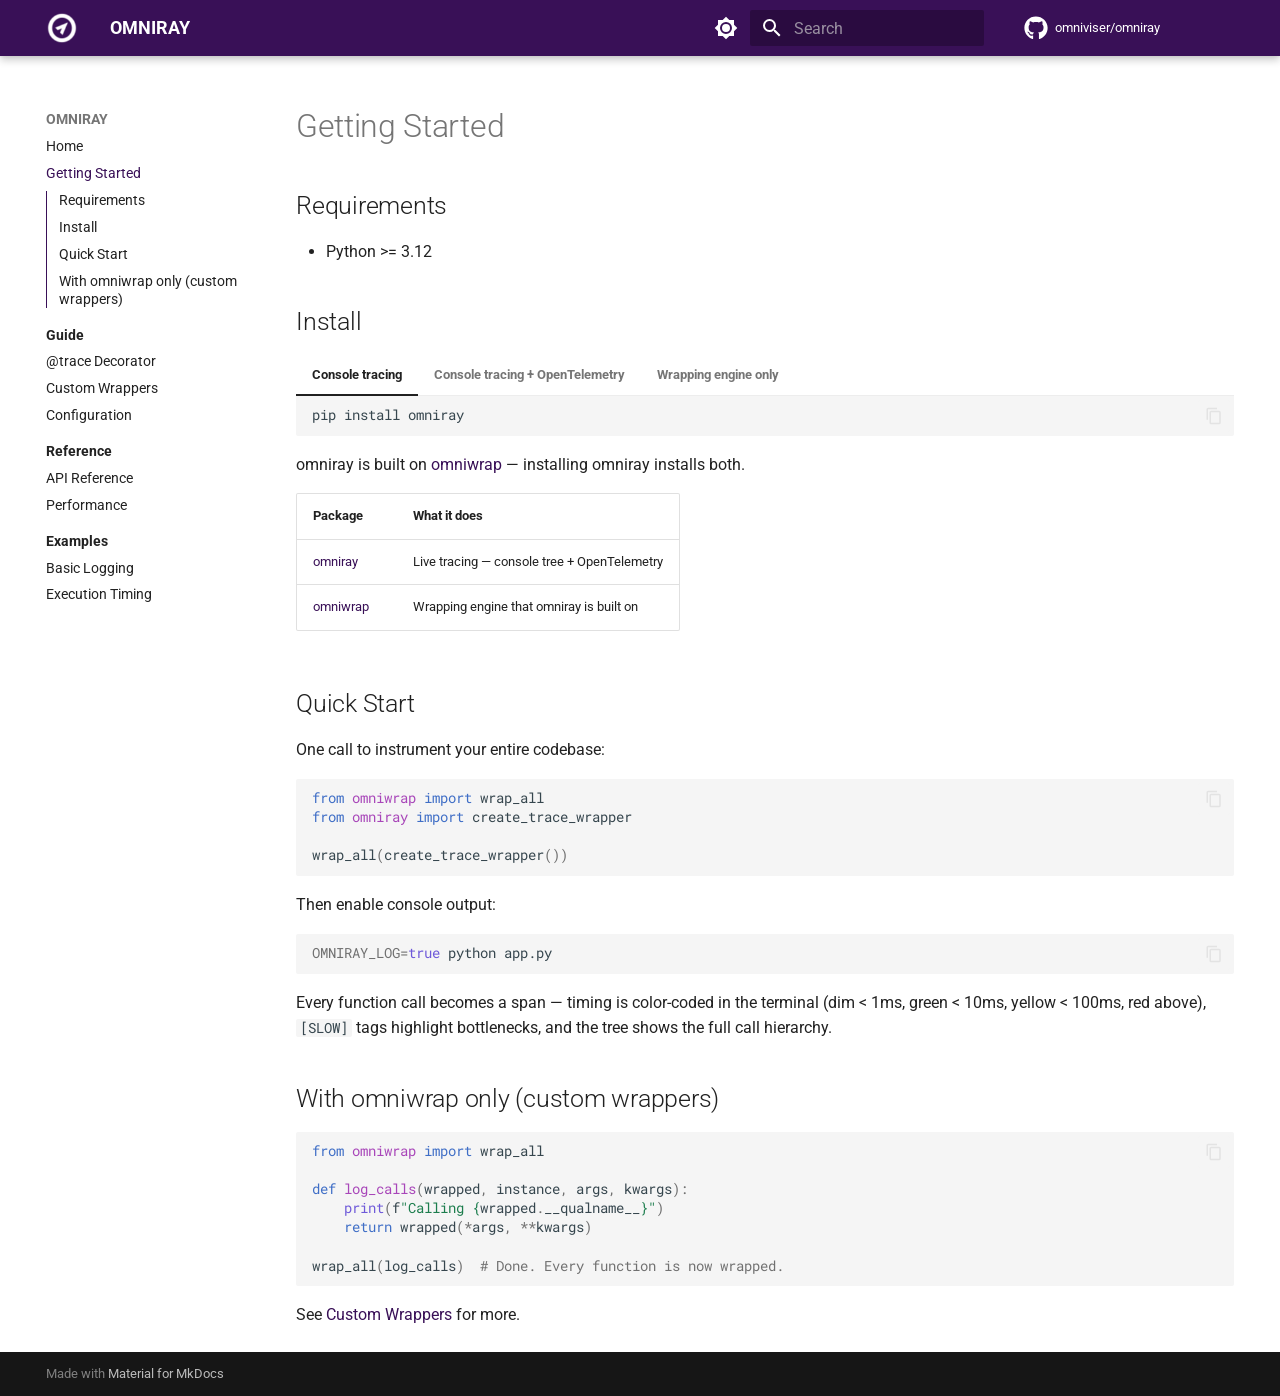
==== getting-started/index.html @ c90197e7 "Deployed 9f2c5b5 with MkDocs version: 1.6.1" ====
<!doctype html>
<html lang="en" class="no-js">
  <head>
    
      <meta charset="utf-8">
      <meta name="viewport" content="width=device-width,initial-scale=1">
      
        <meta name="description" content="Automatic tracing for Python. Stop guessing. Debug effortlessly. You and your AI can now see everything.">
      
      
      
        <link rel="canonical" href="https://omniviser.github.io/omniray/getting-started/">
      
      
        <link rel="prev" href="..">
      
      
        <link rel="next" href="../guide/">
      
      
        
      
      
      <link rel="icon" href="../assets/favicon.svg">
      <meta name="generator" content="mkdocs-1.6.1, mkdocs-material-9.7.5">
    
    
      
        <title>Getting Started - OMNIRAY</title>
      
    
    
      <link rel="stylesheet" href="../assets/stylesheets/main.484c7ddc.min.css">
      
        
        <link rel="stylesheet" href="../assets/stylesheets/palette.ab4e12ef.min.css">
      
      


    
    
      
    
    
      
        
        
        <link rel="preconnect" href="https://fonts.gstatic.com" crossorigin>
        <link rel="stylesheet" href="https://fonts.googleapis.com/css?family=Roboto:300,300i,400,400i,700,700i%7CRoboto+Mono:400,400i,700,700i&display=fallback">
        <style>:root{--md-text-font:"Roboto";--md-code-font:"Roboto Mono"}</style>
      
    
    
      <link rel="stylesheet" href="../stylesheets/extra.css">
    
    <script>__md_scope=new URL("..",location),__md_hash=e=>[...e].reduce(((e,_)=>(e<<5)-e+_.charCodeAt(0)),0),__md_get=(e,_=localStorage,t=__md_scope)=>JSON.parse(_.getItem(t.pathname+"."+e)),__md_set=(e,_,t=localStorage,a=__md_scope)=>{try{t.setItem(a.pathname+"."+e,JSON.stringify(_))}catch(e){}}</script>
    
      

    
    
  </head>
  
  
    
    
      
    
    
    
    
    <body dir="ltr" data-md-color-scheme="default" data-md-color-primary="custom" data-md-color-accent="custom">
  
    
    <input class="md-toggle" data-md-toggle="drawer" type="checkbox" id="__drawer" autocomplete="off">
    <input class="md-toggle" data-md-toggle="search" type="checkbox" id="__search" autocomplete="off">
    <label class="md-overlay" for="__drawer"></label>
    <div data-md-component="skip">
      
        
        <a href="#getting-started" class="md-skip">
          Skip to content
        </a>
      
    </div>
    <div data-md-component="announce">
      
    </div>
    
    
      

  

<header class="md-header md-header--shadow" data-md-component="header">
  <nav class="md-header__inner md-grid" aria-label="Header">
    <a href=".." title="OMNIRAY" class="md-header__button md-logo" aria-label="OMNIRAY" data-md-component="logo">
      
  <img src="../assets/icon-white-200.png" alt="logo">

    </a>
    <label class="md-header__button md-icon" for="__drawer">
      
      <svg xmlns="http://www.w3.org/2000/svg" viewBox="0 0 24 24"><path d="M3 6h18v2H3zm0 5h18v2H3zm0 5h18v2H3z"/></svg>
    </label>
    <div class="md-header__title" data-md-component="header-title">
      <div class="md-header__ellipsis">
        <div class="md-header__topic">
          <span class="md-ellipsis">
            OMNIRAY
          </span>
        </div>
        <div class="md-header__topic" data-md-component="header-topic">
          <span class="md-ellipsis">
            
              Getting Started
            
          </span>
        </div>
      </div>
    </div>
    
      
        <form class="md-header__option" data-md-component="palette">
  
    
    
    
    <input class="md-option" data-md-color-media="(prefers-color-scheme: light)" data-md-color-scheme="default" data-md-color-primary="custom" data-md-color-accent="custom"  aria-label="Switch to dark mode"  type="radio" name="__palette" id="__palette_0">
    
      <label class="md-header__button md-icon" title="Switch to dark mode" for="__palette_1" hidden>
        <svg xmlns="http://www.w3.org/2000/svg" viewBox="0 0 24 24"><path d="M12 8a4 4 0 0 0-4 4 4 4 0 0 0 4 4 4 4 0 0 0 4-4 4 4 0 0 0-4-4m0 10a6 6 0 0 1-6-6 6 6 0 0 1 6-6 6 6 0 0 1 6 6 6 6 0 0 1-6 6m8-9.31V4h-4.69L12 .69 8.69 4H4v4.69L.69 12 4 15.31V20h4.69L12 23.31 15.31 20H20v-4.69L23.31 12z"/></svg>
      </label>
    
  
    
    
    
    <input class="md-option" data-md-color-media="(prefers-color-scheme: dark)" data-md-color-scheme="slate" data-md-color-primary="custom" data-md-color-accent="custom"  aria-label="Switch to light mode"  type="radio" name="__palette" id="__palette_1">
    
      <label class="md-header__button md-icon" title="Switch to light mode" for="__palette_0" hidden>
        <svg xmlns="http://www.w3.org/2000/svg" viewBox="0 0 24 24"><path d="M12 18c-.89 0-1.74-.2-2.5-.55C11.56 16.5 13 14.42 13 12s-1.44-4.5-3.5-5.45C10.26 6.2 11.11 6 12 6a6 6 0 0 1 6 6 6 6 0 0 1-6 6m8-9.31V4h-4.69L12 .69 8.69 4H4v4.69L.69 12 4 15.31V20h4.69L12 23.31 15.31 20H20v-4.69L23.31 12z"/></svg>
      </label>
    
  
</form>
      
    
    
      <script>var palette=__md_get("__palette");if(palette&&palette.color){if("(prefers-color-scheme)"===palette.color.media){var media=matchMedia("(prefers-color-scheme: light)"),input=document.querySelector(media.matches?"[data-md-color-media='(prefers-color-scheme: light)']":"[data-md-color-media='(prefers-color-scheme: dark)']");palette.color.media=input.getAttribute("data-md-color-media"),palette.color.scheme=input.getAttribute("data-md-color-scheme"),palette.color.primary=input.getAttribute("data-md-color-primary"),palette.color.accent=input.getAttribute("data-md-color-accent")}for(var[key,value]of Object.entries(palette.color))document.body.setAttribute("data-md-color-"+key,value)}</script>
    
    
    
      
      
        <label class="md-header__button md-icon" for="__search">
          
          <svg xmlns="http://www.w3.org/2000/svg" viewBox="0 0 24 24"><path d="M9.5 3A6.5 6.5 0 0 1 16 9.5c0 1.61-.59 3.09-1.56 4.23l.27.27h.79l5 5-1.5 1.5-5-5v-.79l-.27-.27A6.52 6.52 0 0 1 9.5 16 6.5 6.5 0 0 1 3 9.5 6.5 6.5 0 0 1 9.5 3m0 2C7 5 5 7 5 9.5S7 14 9.5 14 14 12 14 9.5 12 5 9.5 5"/></svg>
        </label>
        <div class="md-search" data-md-component="search" role="dialog">
  <label class="md-search__overlay" for="__search"></label>
  <div class="md-search__inner" role="search">
    <form class="md-search__form" name="search">
      <input type="text" class="md-search__input" name="query" aria-label="Search" placeholder="Search" autocapitalize="off" autocorrect="off" autocomplete="off" spellcheck="false" data-md-component="search-query" required>
      <label class="md-search__icon md-icon" for="__search">
        
        <svg xmlns="http://www.w3.org/2000/svg" viewBox="0 0 24 24"><path d="M9.5 3A6.5 6.5 0 0 1 16 9.5c0 1.61-.59 3.09-1.56 4.23l.27.27h.79l5 5-1.5 1.5-5-5v-.79l-.27-.27A6.52 6.52 0 0 1 9.5 16 6.5 6.5 0 0 1 3 9.5 6.5 6.5 0 0 1 9.5 3m0 2C7 5 5 7 5 9.5S7 14 9.5 14 14 12 14 9.5 12 5 9.5 5"/></svg>
        
        <svg xmlns="http://www.w3.org/2000/svg" viewBox="0 0 24 24"><path d="M20 11v2H8l5.5 5.5-1.42 1.42L4.16 12l7.92-7.92L13.5 5.5 8 11z"/></svg>
      </label>
      <nav class="md-search__options" aria-label="Search">
        
        <button type="reset" class="md-search__icon md-icon" title="Clear" aria-label="Clear" tabindex="-1">
          
          <svg xmlns="http://www.w3.org/2000/svg" viewBox="0 0 24 24"><path d="M19 6.41 17.59 5 12 10.59 6.41 5 5 6.41 10.59 12 5 17.59 6.41 19 12 13.41 17.59 19 19 17.59 13.41 12z"/></svg>
        </button>
      </nav>
      
        <div class="md-search__suggest" data-md-component="search-suggest"></div>
      
    </form>
    <div class="md-search__output">
      <div class="md-search__scrollwrap" tabindex="0" data-md-scrollfix>
        <div class="md-search-result" data-md-component="search-result">
          <div class="md-search-result__meta">
            Initializing search
          </div>
          <ol class="md-search-result__list" role="presentation"></ol>
        </div>
      </div>
    </div>
  </div>
</div>
      
    
    
      <div class="md-header__source">
        <a href="https://github.com/omniviser/omniray" title="Go to repository" class="md-source" data-md-component="source">
  <div class="md-source__icon md-icon">
    
    <svg xmlns="http://www.w3.org/2000/svg" viewBox="0 0 512 512"><!--! Font Awesome Free 7.1.0 by @fontawesome - https://fontawesome.com License - https://fontawesome.com/license/free (Icons: CC BY 4.0, Fonts: SIL OFL 1.1, Code: MIT License) Copyright 2025 Fonticons, Inc.--><path d="M173.9 397.4c0 2-2.3 3.6-5.2 3.6-3.3.3-5.6-1.3-5.6-3.6 0-2 2.3-3.6 5.2-3.6 3-.3 5.6 1.3 5.6 3.6m-31.1-4.5c-.7 2 1.3 4.3 4.3 4.9 2.6 1 5.6 0 6.2-2s-1.3-4.3-4.3-5.2c-2.6-.7-5.5.3-6.2 2.3m44.2-1.7c-2.9.7-4.9 2.6-4.6 4.9.3 2 2.9 3.3 5.9 2.6 2.9-.7 4.9-2.6 4.6-4.6-.3-1.9-3-3.2-5.9-2.9M252.8 8C114.1 8 8 113.3 8 252c0 110.9 69.8 205.8 169.5 239.2 12.8 2.3 17.3-5.6 17.3-12.1 0-6.2-.3-40.4-.3-61.4 0 0-70 15-84.7-29.8 0 0-11.4-29.1-27.8-36.6 0 0-22.9-15.7 1.6-15.4 0 0 24.9 2 38.6 25.8 21.9 38.6 58.6 27.5 72.9 20.9 2.3-16 8.8-27.1 16-33.7-55.9-6.2-112.3-14.3-112.3-110.5 0-27.5 7.6-41.3 23.6-58.9-2.6-6.5-11.1-33.3 2.6-67.9 20.9-6.5 69 27 69 27 20-5.6 41.5-8.5 62.8-8.5s42.8 2.9 62.8 8.5c0 0 48.1-33.6 69-27 13.7 34.7 5.2 61.4 2.6 67.9 16 17.7 25.8 31.5 25.8 58.9 0 96.5-58.9 104.2-114.8 110.5 9.2 7.9 17 22.9 17 46.4 0 33.7-.3 75.4-.3 83.6 0 6.5 4.6 14.4 17.3 12.1C436.2 457.8 504 362.9 504 252 504 113.3 391.5 8 252.8 8M105.2 352.9c-1.3 1-1 3.3.7 5.2 1.6 1.6 3.9 2.3 5.2 1 1.3-1 1-3.3-.7-5.2-1.6-1.6-3.9-2.3-5.2-1m-10.8-8.1c-.7 1.3.3 2.9 2.3 3.9 1.6 1 3.6.7 4.3-.7.7-1.3-.3-2.9-2.3-3.9-2-.6-3.6-.3-4.3.7m32.4 35.6c-1.6 1.3-1 4.3 1.3 6.2 2.3 2.3 5.2 2.6 6.5 1 1.3-1.3.7-4.3-1.3-6.2-2.2-2.3-5.2-2.6-6.5-1m-11.4-14.7c-1.6 1-1.6 3.6 0 5.9s4.3 3.3 5.6 2.3c1.6-1.3 1.6-3.9 0-6.2-1.4-2.3-4-3.3-5.6-2"/></svg>
  </div>
  <div class="md-source__repository">
    omniviser/omniray
  </div>
</a>
      </div>
    
  </nav>
  
</header>
    
    <div class="md-container" data-md-component="container">
      
      
        
          
        
      
      <main class="md-main" data-md-component="main">
        <div class="md-main__inner md-grid">
          
            
              
              <div class="md-sidebar md-sidebar--primary" data-md-component="sidebar" data-md-type="navigation" >
                <div class="md-sidebar__scrollwrap">
                  <div class="md-sidebar__inner">
                    



  

<nav class="md-nav md-nav--primary md-nav--integrated" aria-label="Navigation" data-md-level="0">
  <label class="md-nav__title" for="__drawer">
    <a href=".." title="OMNIRAY" class="md-nav__button md-logo" aria-label="OMNIRAY" data-md-component="logo">
      
  <img src="../assets/icon-white-200.png" alt="logo">

    </a>
    OMNIRAY
  </label>
  
    <div class="md-nav__source">
      <a href="https://github.com/omniviser/omniray" title="Go to repository" class="md-source" data-md-component="source">
  <div class="md-source__icon md-icon">
    
    <svg xmlns="http://www.w3.org/2000/svg" viewBox="0 0 512 512"><!--! Font Awesome Free 7.1.0 by @fontawesome - https://fontawesome.com License - https://fontawesome.com/license/free (Icons: CC BY 4.0, Fonts: SIL OFL 1.1, Code: MIT License) Copyright 2025 Fonticons, Inc.--><path d="M173.9 397.4c0 2-2.3 3.6-5.2 3.6-3.3.3-5.6-1.3-5.6-3.6 0-2 2.3-3.6 5.2-3.6 3-.3 5.6 1.3 5.6 3.6m-31.1-4.5c-.7 2 1.3 4.3 4.3 4.9 2.6 1 5.6 0 6.2-2s-1.3-4.3-4.3-5.2c-2.6-.7-5.5.3-6.2 2.3m44.2-1.7c-2.9.7-4.9 2.6-4.6 4.9.3 2 2.9 3.3 5.9 2.6 2.9-.7 4.9-2.6 4.6-4.6-.3-1.9-3-3.2-5.9-2.9M252.8 8C114.1 8 8 113.3 8 252c0 110.9 69.8 205.8 169.5 239.2 12.8 2.3 17.3-5.6 17.3-12.1 0-6.2-.3-40.4-.3-61.4 0 0-70 15-84.7-29.8 0 0-11.4-29.1-27.8-36.6 0 0-22.9-15.7 1.6-15.4 0 0 24.9 2 38.6 25.8 21.9 38.6 58.6 27.5 72.9 20.9 2.3-16 8.8-27.1 16-33.7-55.9-6.2-112.3-14.3-112.3-110.5 0-27.5 7.6-41.3 23.6-58.9-2.6-6.5-11.1-33.3 2.6-67.9 20.9-6.5 69 27 69 27 20-5.6 41.5-8.5 62.8-8.5s42.8 2.9 62.8 8.5c0 0 48.1-33.6 69-27 13.7 34.7 5.2 61.4 2.6 67.9 16 17.7 25.8 31.5 25.8 58.9 0 96.5-58.9 104.2-114.8 110.5 9.2 7.9 17 22.9 17 46.4 0 33.7-.3 75.4-.3 83.6 0 6.5 4.6 14.4 17.3 12.1C436.2 457.8 504 362.9 504 252 504 113.3 391.5 8 252.8 8M105.2 352.9c-1.3 1-1 3.3.7 5.2 1.6 1.6 3.9 2.3 5.2 1 1.3-1 1-3.3-.7-5.2-1.6-1.6-3.9-2.3-5.2-1m-10.8-8.1c-.7 1.3.3 2.9 2.3 3.9 1.6 1 3.6.7 4.3-.7.7-1.3-.3-2.9-2.3-3.9-2-.6-3.6-.3-4.3.7m32.4 35.6c-1.6 1.3-1 4.3 1.3 6.2 2.3 2.3 5.2 2.6 6.5 1 1.3-1.3.7-4.3-1.3-6.2-2.2-2.3-5.2-2.6-6.5-1m-11.4-14.7c-1.6 1-1.6 3.6 0 5.9s4.3 3.3 5.6 2.3c1.6-1.3 1.6-3.9 0-6.2-1.4-2.3-4-3.3-5.6-2"/></svg>
  </div>
  <div class="md-source__repository">
    omniviser/omniray
  </div>
</a>
    </div>
  
  <ul class="md-nav__list" data-md-scrollfix>
    
      
      
  
  
  
  
    <li class="md-nav__item">
      <a href=".." class="md-nav__link">
        
  
  
  <span class="md-ellipsis">
    
  
    Home
  

    
  </span>
  
  

      </a>
    </li>
  

    
      
      
  
  
    
  
  
  
    <li class="md-nav__item md-nav__item--active">
      
      <input class="md-nav__toggle md-toggle" type="checkbox" id="__toc">
      
      
        
      
      
        <label class="md-nav__link md-nav__link--active" for="__toc">
          
  
  
  <span class="md-ellipsis">
    
  
    Getting Started
  

    
  </span>
  
  

          <span class="md-nav__icon md-icon"></span>
        </label>
      
      <a href="./" class="md-nav__link md-nav__link--active">
        
  
  
  <span class="md-ellipsis">
    
  
    Getting Started
  

    
  </span>
  
  

      </a>
      
        

<nav class="md-nav md-nav--secondary" aria-label="Table of contents">
  
  
  
    
  
  
    <label class="md-nav__title" for="__toc">
      <span class="md-nav__icon md-icon"></span>
      Table of contents
    </label>
    <ul class="md-nav__list" data-md-component="toc" data-md-scrollfix>
      
        <li class="md-nav__item">
  <a href="#requirements" class="md-nav__link">
    <span class="md-ellipsis">
      
        Requirements
      
    </span>
  </a>
  
</li>
      
        <li class="md-nav__item">
  <a href="#install" class="md-nav__link">
    <span class="md-ellipsis">
      
        Install
      
    </span>
  </a>
  
</li>
      
        <li class="md-nav__item">
  <a href="#quick-start" class="md-nav__link">
    <span class="md-ellipsis">
      
        Quick Start
      
    </span>
  </a>
  
</li>
      
        <li class="md-nav__item">
  <a href="#with-omniwrap-only-custom-wrappers" class="md-nav__link">
    <span class="md-ellipsis">
      
        With omniwrap only (custom wrappers)
      
    </span>
  </a>
  
</li>
      
    </ul>
  
</nav>
      
    </li>
  

    
      
      
  
  
  
  
    
    
      
        
          
        
      
        
      
        
      
        
      
    
    
    
      
        
        
      
    
    
    <li class="md-nav__item md-nav__item--section md-nav__item--nested">
      
        
        
          
        
        <input class="md-nav__toggle md-toggle md-toggle--indeterminate" type="checkbox" id="__nav_3" >
        
          
          <div class="md-nav__link md-nav__container">
            <a href="../guide/" class="md-nav__link ">
              
  
  
  <span class="md-ellipsis">
    
  
    Guide
  

    
  </span>
  
  

            </a>
            
              
              <label class="md-nav__link " for="__nav_3" id="__nav_3_label" tabindex="">
                <span class="md-nav__icon md-icon"></span>
              </label>
            
          </div>
        
        <nav class="md-nav" data-md-level="1" aria-labelledby="__nav_3_label" aria-expanded="false">
          <label class="md-nav__title" for="__nav_3">
            <span class="md-nav__icon md-icon"></span>
            
  
    Guide
  

          </label>
          <ul class="md-nav__list" data-md-scrollfix>
            
              
            
              
                
  
  
  
  
    <li class="md-nav__item">
      <a href="../guide/trace-decorator/" class="md-nav__link">
        
  
  
  <span class="md-ellipsis">
    
  
    @trace Decorator
  

    
  </span>
  
  

      </a>
    </li>
  

              
            
              
                
  
  
  
  
    <li class="md-nav__item">
      <a href="../guide/custom-wrappers/" class="md-nav__link">
        
  
  
  <span class="md-ellipsis">
    
  
    Custom Wrappers
  

    
  </span>
  
  

      </a>
    </li>
  

              
            
              
                
  
  
  
  
    <li class="md-nav__item">
      <a href="../guide/configuration/" class="md-nav__link">
        
  
  
  <span class="md-ellipsis">
    
  
    Configuration
  

    
  </span>
  
  

      </a>
    </li>
  

              
            
          </ul>
        </nav>
      
    </li>
  

    
      
      
  
  
  
  
    
    
      
        
          
        
      
        
      
        
      
    
    
    
      
        
        
      
    
    
    <li class="md-nav__item md-nav__item--section md-nav__item--nested">
      
        
        
          
        
        <input class="md-nav__toggle md-toggle md-toggle--indeterminate" type="checkbox" id="__nav_4" >
        
          
          <div class="md-nav__link md-nav__container">
            <a href="../reference/" class="md-nav__link ">
              
  
  
  <span class="md-ellipsis">
    
  
    Reference
  

    
  </span>
  
  

            </a>
            
              
              <label class="md-nav__link " for="__nav_4" id="__nav_4_label" tabindex="">
                <span class="md-nav__icon md-icon"></span>
              </label>
            
          </div>
        
        <nav class="md-nav" data-md-level="1" aria-labelledby="__nav_4_label" aria-expanded="false">
          <label class="md-nav__title" for="__nav_4">
            <span class="md-nav__icon md-icon"></span>
            
  
    Reference
  

          </label>
          <ul class="md-nav__list" data-md-scrollfix>
            
              
            
              
                
  
  
  
  
    <li class="md-nav__item">
      <a href="../reference/api/" class="md-nav__link">
        
  
  
  <span class="md-ellipsis">
    
  
    API Reference
  

    
  </span>
  
  

      </a>
    </li>
  

              
            
              
                
  
  
  
  
    <li class="md-nav__item">
      <a href="../reference/performance/" class="md-nav__link">
        
  
  
  <span class="md-ellipsis">
    
  
    Performance
  

    
  </span>
  
  

      </a>
    </li>
  

              
            
          </ul>
        </nav>
      
    </li>
  

    
      
      
  
  
  
  
    
    
      
        
          
        
      
        
      
        
      
    
    
    
      
        
        
      
    
    
    <li class="md-nav__item md-nav__item--section md-nav__item--nested">
      
        
        
          
        
        <input class="md-nav__toggle md-toggle md-toggle--indeterminate" type="checkbox" id="__nav_5" >
        
          
          <div class="md-nav__link md-nav__container">
            <a href="../examples/" class="md-nav__link ">
              
  
  
  <span class="md-ellipsis">
    
  
    Examples
  

    
  </span>
  
  

            </a>
            
              
              <label class="md-nav__link " for="__nav_5" id="__nav_5_label" tabindex="">
                <span class="md-nav__icon md-icon"></span>
              </label>
            
          </div>
        
        <nav class="md-nav" data-md-level="1" aria-labelledby="__nav_5_label" aria-expanded="false">
          <label class="md-nav__title" for="__nav_5">
            <span class="md-nav__icon md-icon"></span>
            
  
    Examples
  

          </label>
          <ul class="md-nav__list" data-md-scrollfix>
            
              
            
              
                
  
  
  
  
    <li class="md-nav__item">
      <a href="../examples/basic-logging/" class="md-nav__link">
        
  
  
  <span class="md-ellipsis">
    
  
    Basic Logging
  

    
  </span>
  
  

      </a>
    </li>
  

              
            
              
                
  
  
  
  
    <li class="md-nav__item">
      <a href="../examples/basic-timing/" class="md-nav__link">
        
  
  
  <span class="md-ellipsis">
    
  
    Execution Timing
  

    
  </span>
  
  

      </a>
    </li>
  

              
            
          </ul>
        </nav>
      
    </li>
  

    
  </ul>
</nav>
                  </div>
                </div>
              </div>
            
            
          
          
            <div class="md-content" data-md-component="content">
              
              <article class="md-content__inner md-typeset">
                
                  


  
  


<h1 id="getting-started">Getting Started<a class="headerlink" href="#getting-started" title="Permanent link">&para;</a></h1>
<h2 id="requirements">Requirements<a class="headerlink" href="#requirements" title="Permanent link">&para;</a></h2>
<ul>
<li>Python &gt;= 3.12</li>
</ul>
<h2 id="install">Install<a class="headerlink" href="#install" title="Permanent link">&para;</a></h2>
<div class="tabbed-set tabbed-alternate" data-tabs="1:3"><input checked="checked" id="__tabbed_1_1" name="__tabbed_1" type="radio" /><input id="__tabbed_1_2" name="__tabbed_1" type="radio" /><input id="__tabbed_1_3" name="__tabbed_1" type="radio" /><div class="tabbed-labels"><label for="__tabbed_1_1">Console tracing</label><label for="__tabbed_1_2">Console tracing + OpenTelemetry</label><label for="__tabbed_1_3">Wrapping engine only</label></div>
<div class="tabbed-content">
<div class="tabbed-block">
<div class="language-bash highlight"><pre><span></span><code><span id="__span-0-1"><a id="__codelineno-0-1" name="__codelineno-0-1" href="#__codelineno-0-1"></a>pip<span class="w"> </span>install<span class="w"> </span>omniray
</span></code></pre></div>
</div>
<div class="tabbed-block">
<div class="language-bash highlight"><pre><span></span><code><span id="__span-1-1"><a id="__codelineno-1-1" name="__codelineno-1-1" href="#__codelineno-1-1"></a>pip<span class="w"> </span>install<span class="w"> </span>omniray<span class="o">[</span>otel<span class="o">]</span>
</span></code></pre></div>
</div>
<div class="tabbed-block">
<div class="language-bash highlight"><pre><span></span><code><span id="__span-2-1"><a id="__codelineno-2-1" name="__codelineno-2-1" href="#__codelineno-2-1"></a>pip<span class="w"> </span>install<span class="w"> </span>omniwrap
</span></code></pre></div>
</div>
</div>
</div>
<p>omniray is built on <a href="https://github.com/omniviser/omniray/tree/main/packages/omniwrap">omniwrap</a> — installing omniray installs both.</p>
<table>
<thead>
<tr>
<th>Package</th>
<th>What it does</th>
</tr>
</thead>
<tbody>
<tr>
<td><a href="https://pypi.org/project/omniray/">omniray</a></td>
<td>Live tracing — console tree + OpenTelemetry</td>
</tr>
<tr>
<td><a href="https://pypi.org/project/omniwrap/">omniwrap</a></td>
<td>Wrapping engine that omniray is built on</td>
</tr>
</tbody>
</table>
<h2 id="quick-start">Quick Start<a class="headerlink" href="#quick-start" title="Permanent link">&para;</a></h2>
<p>One call to instrument your entire codebase:</p>
<div class="language-python highlight"><pre><span></span><code><span id="__span-3-1"><a id="__codelineno-3-1" name="__codelineno-3-1" href="#__codelineno-3-1"></a><span class="kn">from</span><span class="w"> </span><span class="nn">omniwrap</span><span class="w"> </span><span class="kn">import</span> <span class="n">wrap_all</span>
</span><span id="__span-3-2"><a id="__codelineno-3-2" name="__codelineno-3-2" href="#__codelineno-3-2"></a><span class="kn">from</span><span class="w"> </span><span class="nn">omniray</span><span class="w"> </span><span class="kn">import</span> <span class="n">create_trace_wrapper</span>
</span><span id="__span-3-3"><a id="__codelineno-3-3" name="__codelineno-3-3" href="#__codelineno-3-3"></a>
</span><span id="__span-3-4"><a id="__codelineno-3-4" name="__codelineno-3-4" href="#__codelineno-3-4"></a><span class="n">wrap_all</span><span class="p">(</span><span class="n">create_trace_wrapper</span><span class="p">())</span>
</span></code></pre></div>
<p>Then enable console output:</p>
<div class="language-bash highlight"><pre><span></span><code><span id="__span-4-1"><a id="__codelineno-4-1" name="__codelineno-4-1" href="#__codelineno-4-1"></a><span class="nv">OMNIRAY_LOG</span><span class="o">=</span><span class="nb">true</span><span class="w"> </span>python<span class="w"> </span>app.py
</span></code></pre></div>
<p>Every function call becomes a span — timing is color-coded in the terminal (dim &lt; 1ms, green &lt; 10ms, yellow &lt; 100ms, red above), <code>[SLOW]</code> tags highlight bottlenecks, and the tree shows the full call hierarchy.</p>
<h2 id="with-omniwrap-only-custom-wrappers">With omniwrap only (custom wrappers)<a class="headerlink" href="#with-omniwrap-only-custom-wrappers" title="Permanent link">&para;</a></h2>
<div class="language-python highlight"><pre><span></span><code><span id="__span-5-1"><a id="__codelineno-5-1" name="__codelineno-5-1" href="#__codelineno-5-1"></a><span class="kn">from</span><span class="w"> </span><span class="nn">omniwrap</span><span class="w"> </span><span class="kn">import</span> <span class="n">wrap_all</span>
</span><span id="__span-5-2"><a id="__codelineno-5-2" name="__codelineno-5-2" href="#__codelineno-5-2"></a>
</span><span id="__span-5-3"><a id="__codelineno-5-3" name="__codelineno-5-3" href="#__codelineno-5-3"></a><span class="k">def</span><span class="w"> </span><span class="nf">log_calls</span><span class="p">(</span><span class="n">wrapped</span><span class="p">,</span> <span class="n">instance</span><span class="p">,</span> <span class="n">args</span><span class="p">,</span> <span class="n">kwargs</span><span class="p">):</span>
</span><span id="__span-5-4"><a id="__codelineno-5-4" name="__codelineno-5-4" href="#__codelineno-5-4"></a>    <span class="nb">print</span><span class="p">(</span><span class="sa">f</span><span class="s2">&quot;Calling </span><span class="si">{</span><span class="n">wrapped</span><span class="o">.</span><span class="vm">__qualname__</span><span class="si">}</span><span class="s2">&quot;</span><span class="p">)</span>
</span><span id="__span-5-5"><a id="__codelineno-5-5" name="__codelineno-5-5" href="#__codelineno-5-5"></a>    <span class="k">return</span> <span class="n">wrapped</span><span class="p">(</span><span class="o">*</span><span class="n">args</span><span class="p">,</span> <span class="o">**</span><span class="n">kwargs</span><span class="p">)</span>
</span><span id="__span-5-6"><a id="__codelineno-5-6" name="__codelineno-5-6" href="#__codelineno-5-6"></a>
</span><span id="__span-5-7"><a id="__codelineno-5-7" name="__codelineno-5-7" href="#__codelineno-5-7"></a><span class="n">wrap_all</span><span class="p">(</span><span class="n">log_calls</span><span class="p">)</span>  <span class="c1"># Done. Every function is now wrapped.</span>
</span></code></pre></div>
<p>See <a href="../guide/custom-wrappers/">Custom Wrappers</a> for more.</p>












                
              </article>
            </div>
          
          
<script>var target=document.getElementById(location.hash.slice(1));target&&target.name&&(target.checked=target.name.startsWith("__tabbed_"))</script>
        </div>
        
          <button type="button" class="md-top md-icon" data-md-component="top" hidden>
  
  <svg xmlns="http://www.w3.org/2000/svg" viewBox="0 0 24 24"><path d="M13 20h-2V8l-5.5 5.5-1.42-1.42L12 4.16l7.92 7.92-1.42 1.42L13 8z"/></svg>
  Back to top
</button>
        
      </main>
      
        <footer class="md-footer">
  
  <div class="md-footer-meta md-typeset">
    <div class="md-footer-meta__inner md-grid">
      <div class="md-copyright">
  
  
    Made with
    <a href="https://squidfunk.github.io/mkdocs-material/" target="_blank" rel="noopener">
      Material for MkDocs
    </a>
  
</div>
      
    </div>
  </div>
</footer>
      
    </div>
    <div class="md-dialog" data-md-component="dialog">
      <div class="md-dialog__inner md-typeset"></div>
    </div>
    
    
    
      
      
      <script id="__config" type="application/json">{"annotate": null, "base": "..", "features": ["navigation.instant", "navigation.sections", "navigation.indexes", "navigation.expand", "navigation.top", "search.highlight", "search.suggest", "content.code.copy", "content.code.annotate", "toc.integrate"], "search": "../assets/javascripts/workers/search.2c215733.min.js", "tags": null, "translations": {"clipboard.copied": "Copied to clipboard", "clipboard.copy": "Copy to clipboard", "search.result.more.one": "1 more on this page", "search.result.more.other": "# more on this page", "search.result.none": "No matching documents", "search.result.one": "1 matching document", "search.result.other": "# matching documents", "search.result.placeholder": "Type to start searching", "search.result.term.missing": "Missing", "select.version": "Select version"}, "version": null}</script>
    
    
      <script src="../assets/javascripts/bundle.79ae519e.min.js"></script>
      
    
  </body>
</html>
---- assets/stylesheets/main.484c7ddc.min.css ----
@charset "UTF-8";html{-webkit-text-size-adjust:none;-moz-text-size-adjust:none;text-size-adjust:none;box-sizing:border-box}*,:after,:before{box-sizing:inherit}@media (prefers-reduced-motion){*,:after,:before{transition:none!important}}body{margin:0}a,button,input,label{-webkit-tap-highlight-color:transparent}a{color:inherit;text-decoration:none}hr{border:0;box-sizing:initial;display:block;height:.05rem;overflow:visible;padding:0}small{font-size:80%}sub,sup{line-height:1em}img{border-style:none}table{border-collapse:initial;border-spacing:0}td,th{font-weight:400;vertical-align:top}button{background:#0000;border:0;font-family:inherit;font-size:inherit;margin:0;padding:0}input{border:0;outline:none}:root{--md-primary-fg-color:#4051b5;--md-primary-fg-color--light:#5d6cc0;--md-primary-fg-color--dark:#303fa1;--md-primary-bg-color:#fff;--md-primary-bg-color--light:#ffffffb3;--md-accent-fg-color:#526cfe;--md-accent-fg-color--transparent:#526cfe1a;--md-accent-bg-color:#fff;--md-accent-bg-color--light:#ffffffb3}[data-md-color-scheme=default]{color-scheme:light}[data-md-color-scheme=default] img[src$="#gh-dark-mode-only"],[data-md-color-scheme=default] img[src$="#only-dark"]{display:none}:root,[data-md-color-scheme=default]{--md-hue:225deg;--md-default-fg-color:#000000de;--md-default-fg-color--light:#0000008a;--md-default-fg-color--lighter:#00000052;--md-default-fg-color--lightest:#00000012;--md-default-bg-color:#fff;--md-default-bg-color--light:#ffffffb3;--md-default-bg-color--lighter:#ffffff4d;--md-default-bg-color--lightest:#ffffff1f;--md-code-fg-color:#36464e;--md-code-bg-color:#f5f5f5;--md-code-bg-color--light:#f5f5f5b3;--md-code-bg-color--lighter:#f5f5f54d;--md-code-hl-color:#4287ff;--md-code-hl-color--light:#4287ff1a;--md-code-hl-number-color:#d52a2a;--md-code-hl-special-color:#db1457;--md-code-hl-function-color:#a846b9;--md-code-hl-constant-color:#6e59d9;--md-code-hl-keyword-color:#3f6ec6;--md-code-hl-string-color:#1c7d4d;--md-code-hl-name-color:var(--md-code-fg-color);--md-code-hl-operator-color:var(--md-default-fg-color--light);--md-code-hl-punctuation-color:var(--md-default-fg-color--light);--md-code-hl-comment-color:var(--md-default-fg-color--light);--md-code-hl-generic-color:var(--md-default-fg-color--light);--md-code-hl-variable-color:var(--md-default-fg-color--light);--md-typeset-color:var(--md-default-fg-color);--md-typeset-a-color:var(--md-primary-fg-color);--md-typeset-del-color:#f5503d26;--md-typeset-ins-color:#0bd57026;--md-typeset-kbd-color:#fafafa;--md-typeset-kbd-accent-color:#fff;--md-typeset-kbd-border-color:#b8b8b8;--md-typeset-mark-color:#ffff0080;--md-typeset-table-color:#0000001f;--md-typeset-table-color--light:rgba(0,0,0,.035);--md-admonition-fg-color:var(--md-default-fg-color);--md-admonition-bg-color:var(--md-default-bg-color);--md-warning-fg-color:#000000de;--md-warning-bg-color:#ff9;--md-footer-fg-color:#fff;--md-footer-fg-color--light:#ffffffb3;--md-footer-fg-color--lighter:#ffffff73;--md-footer-bg-color:#000000de;--md-footer-bg-color--dark:#00000052;--md-shadow-z1:0 0.2rem 0.5rem #0000000d,0 0 0.05rem #0000001a;--md-shadow-z2:0 0.2rem 0.5rem #0000001a,0 0 0.05rem #00000040;--md-shadow-z3:0 0.2rem 0.5rem #0003,0 0 0.05rem #00000059}.md-icon svg{fill:currentcolor;display:block;height:1.2rem;width:1.2rem}body{-webkit-font-smoothing:antialiased;-moz-osx-font-smoothing:grayscale;--md-text-font-family:var(--md-text-font,_),-apple-system,BlinkMacSystemFont,Helvetica,Arial,sans-serif;--md-code-font-family:var(--md-code-font,_),SFMono-Regular,Consolas,Menlo,monospace}aside,body,input{font-feature-settings:"kern","liga";color:var(--md-typeset-color);font-family:var(--md-text-font-family)}code,kbd,pre{font-feature-settings:"kern";font-family:var(--md-code-font-family)}:root{--md-typeset-table-sort-icon:url('data:image/svg+xml;charset=utf-8,<svg xmlns="http://www.w3.org/2000/svg" viewBox="0 0 24 24"><path d="m18 21-4-4h3V7h-3l4-4 4 4h-3v10h3M2 19v-2h10v2M2 13v-2h7v2M2 7V5h4v2z"/></svg>');--md-typeset-table-sort-icon--asc:url('data:image/svg+xml;charset=utf-8,<svg xmlns="http://www.w3.org/2000/svg" viewBox="0 0 24 24"><path d="M19 17h3l-4 4-4-4h3V3h2M2 17h10v2H2M6 5v2H2V5m0 6h7v2H2z"/></svg>');--md-typeset-table-sort-icon--desc:url('data:image/svg+xml;charset=utf-8,<svg xmlns="http://www.w3.org/2000/svg" viewBox="0 0 24 24"><path d="M19 7h3l-4-4-4 4h3v14h2M2 17h10v2H2M6 5v2H2V5m0 6h7v2H2z"/></svg>')}.md-typeset{-webkit-print-color-adjust:exact;color-adjust:exact;font-size:.8rem;line-height:1.6;overflow-wrap:break-word}@media print{.md-typeset{font-size:.68rem}}.md-typeset blockquote,.md-typeset dl,.md-typeset figure,.md-typeset ol,.md-typeset pre,.md-typeset ul{margin-bottom:1em;margin-top:1em}.md-typeset h1{color:var(--md-default-fg-color--light);font-size:2em;line-height:1.3;margin:0 0 1.25em}.md-typeset h1,.md-typeset h2{font-weight:300;letter-spacing:-.01em}.md-typeset h2{font-size:1.5625em;line-height:1.4;margin:1.6em 0 .64em}.md-typeset h3{font-size:1.25em;font-weight:400;letter-spacing:-.01em;line-height:1.5;margin:1.6em 0 .8em}.md-typeset h2+h3{margin-top:.8em}.md-typeset h4{font-weight:700;letter-spacing:-.01em;margin:1em 0}.md-typeset h5,.md-typeset h6{color:var(--md-default-fg-color--light);font-size:.8em;font-weight:700;letter-spacing:-.01em;margin:1.25em 0}.md-typeset h5{text-transform:uppercase}.md-typeset h5 code{text-transform:none}.md-typeset hr{border-bottom:.05rem solid var(--md-default-fg-color--lightest);display:flow-root;margin:1.5em 0}.md-typeset a{color:var(--md-typeset-a-color);word-break:break-word}.md-typeset a,.md-typeset a:before{transition:color 125ms}.md-typeset a:focus,.md-typeset a:hover{color:var(--md-accent-fg-color)}.md-typeset a:focus code,.md-typeset a:hover code{background-color:var(--md-accent-fg-color--transparent);color:var(--md-accent-fg-color)}.md-typeset a code{color:var(--md-typeset-a-color)}.md-typeset a.focus-visible{outline-color:var(--md-accent-fg-color);outline-offset:.2rem}.md-typeset code,.md-typeset kbd,.md-typeset pre{color:var(--md-code-fg-color);direction:ltr;font-variant-ligatures:none;transition:background-color 125ms}@media print{.md-typeset code,.md-typeset kbd,.md-typeset pre{white-space:pre-wrap}}.md-typeset code{background-color:var(--md-code-bg-color);border-radius:.1rem;-webkit-box-decoration-break:clone;box-decoration-break:clone;font-size:.85em;padding:0 .2941176471em;transition:color 125ms,background-color 125ms;word-break:break-word}.md-typeset code:not(.focus-visible){-webkit-tap-highlight-color:transparent;outline:none}.md-typeset pre{display:flow-root;line-height:1.4;position:relative}.md-typeset pre>code{-webkit-box-decoration-break:slice;box-decoration-break:slice;box-shadow:none;display:block;margin:0;outline-color:var(--md-accent-fg-color);overflow:auto;padding:.7720588235em 1.1764705882em;scrollbar-color:var(--md-default-fg-color--lighter) #0000;scrollbar-width:thin;touch-action:auto;word-break:normal}.md-typeset pre>code:hover{scrollbar-color:var(--md-accent-fg-color) #0000}.md-typeset pre>code::-webkit-scrollbar{height:.2rem;width:.2rem}.md-typeset pre>code::-webkit-scrollbar-thumb{background-color:var(--md-default-fg-color--lighter)}.md-typeset pre>code::-webkit-scrollbar-thumb:hover{background-color:var(--md-accent-fg-color)}.md-typeset kbd{background-color:var(--md-typeset-kbd-color);border-radius:.1rem;box-shadow:0 .1rem 0 .05rem var(--md-typeset-kbd-border-color),0 .1rem 0 var(--md-typeset-kbd-border-color),0 -.1rem .2rem var(--md-typeset-kbd-accent-color) inset;color:var(--md-default-fg-color);display:inline-block;font-size:.75em;padding:0 .6666666667em;vertical-align:text-top;word-break:break-word}.md-typeset mark{background-color:var(--md-typeset-mark-color);-webkit-box-decoration-break:clone;box-decoration-break:clone;color:inherit;word-break:break-word}.md-typeset abbr{cursor:help;text-decoration:none}.md-typeset [data-preview],.md-typeset abbr{border-bottom:.05rem dotted var(--md-default-fg-color--light)}.md-typeset small{opacity:.75}[dir=ltr] .md-typeset sub,[dir=ltr] .md-typeset sup{margin-left:.078125em}[dir=rtl] .md-typeset sub,[dir=rtl] .md-typeset sup{margin-right:.078125em}[dir=ltr] .md-typeset blockquote{padding-left:.6rem}[dir=rtl] .md-typeset blockquote{padding-right:.6rem}[dir=ltr] .md-typeset blockquote{border-left:.2rem solid var(--md-default-fg-color--lighter)}[dir=rtl] .md-typeset blockquote{border-right:.2rem solid var(--md-default-fg-color--lighter)}.md-typeset blockquote{color:var(--md-default-fg-color--light);margin-left:0;margin-right:0}.md-typeset ul{list-style-type:disc}.md-typeset ul[type]{list-style-type:revert-layer}[dir=ltr] .md-typeset ol,[dir=ltr] .md-typeset ul{margin-left:.625em}[dir=rtl] .md-typeset ol,[dir=rtl] .md-typeset ul{margin-right:.625em}.md-typeset ol,.md-typeset ul{padding:0}.md-typeset ol:not([hidden]),.md-typeset ul:not([hidden]){display:flow-root}.md-typeset ol ol,.md-typeset ul ol{list-style-type:lower-alpha}.md-typeset ol ol ol,.md-typeset ul ol ol{list-style-type:lower-roman}.md-typeset ol ol ol ol,.md-typeset ul ol ol ol{list-style-type:upper-alpha}.md-typeset ol ol ol ol ol,.md-typeset ul ol ol ol ol{list-style-type:upper-roman}.md-typeset ol[type],.md-typeset ul[type]{list-style-type:revert-layer}[dir=ltr] .md-typeset ol li,[dir=ltr] .md-typeset ul li{margin-left:1.25em}[dir=rtl] .md-typeset ol li,[dir=rtl] .md-typeset ul li{margin-right:1.25em}.md-typeset ol li,.md-typeset ul li{margin-bottom:.5em}.md-typeset ol li blockquote,.md-typeset ol li p,.md-typeset ul li blockquote,.md-typeset ul li p{margin:.5em 0}.md-typeset ol li:last-child,.md-typeset ul li:last-child{margin-bottom:0}[dir=ltr] .md-typeset ol li ol,[dir=ltr] .md-typeset ol li ul,[dir=ltr] .md-typeset ul li ol,[dir=ltr] .md-typeset ul li ul{margin-left:.625em}[dir=rtl] .md-typeset ol li ol,[dir=rtl] .md-typeset ol li ul,[dir=rtl] .md-typeset ul li ol,[dir=rtl] .md-typeset ul li ul{margin-right:.625em}.md-typeset ol li ol,.md-typeset ol li ul,.md-typeset ul li ol,.md-typeset ul li ul{margin-bottom:.5em;margin-top:.5em}[dir=ltr] .md-typeset dd{margin-left:1.875em}[dir=rtl] .md-typeset dd{margin-right:1.875em}.md-typeset dd{margin-bottom:1.5em;margin-top:1em}.md-typeset img,.md-typeset svg,.md-typeset video{height:auto;max-width:100%}.md-typeset img[align=left]{margin:1em 1em 1em 0}.md-typeset img[align=right]{margin:1em 0 1em 1em}.md-typeset img[align]:only-child{margin-top:0}.md-typeset figure{display:flow-root;margin:1em auto;max-width:100%;text-align:center;width:fit-content}.md-typeset figure img{display:block;margin:0 auto}.md-typeset figcaption{font-style:italic;margin:1em auto;max-width:24rem}.md-typeset iframe{max-width:100%}.md-typeset table:not([class]){background-color:var(--md-default-bg-color);border:.05rem solid var(--md-typeset-table-color);border-radius:.1rem;display:inline-block;font-size:.64rem;max-width:100%;overflow:auto;touch-action:auto}@media print{.md-typeset table:not([class]){display:table}}.md-typeset table:not([class])+*{margin-top:1.5em}.md-typeset table:not([class]) td>:first-child,.md-typeset table:not([class]) th>:first-child{margin-top:0}.md-typeset table:not([class]) td>:last-child,.md-typeset table:not([class]) th>:last-child{margin-bottom:0}.md-typeset table:not([class]) td:not([align]),.md-typeset table:not([class]) th:not([align]){text-align:left}[dir=rtl] .md-typeset table:not([class]) td:not([align]),[dir=rtl] .md-typeset table:not([class]) th:not([align]){text-align:right}.md-typeset table:not([class]) th{font-weight:700;min-width:5rem;padding:.9375em 1.25em;vertical-align:top}.md-typeset table:not([class]) td{border-top:.05rem solid var(--md-typeset-table-color);padding:.9375em 1.25em;vertical-align:top}.md-typeset table:not([class]) tbody tr{transition:background-color 125ms}.md-typeset table:not([class]) tbody tr:hover{background-color:var(--md-typeset-table-color--light);box-shadow:0 .05rem 0 var(--md-default-bg-color) inset}.md-typeset table:not([class]) a{word-break:normal}.md-typeset table th[role=columnheader]{cursor:pointer}[dir=ltr] .md-typeset table th[role=columnheader]:after{margin-left:.5em}[dir=rtl] .md-typeset table th[role=columnheader]:after{margin-right:.5em}.md-typeset table th[role=columnheader]:after{content:"";display:inline-block;height:1.2em;-webkit-mask-image:var(--md-typeset-table-sort-icon);mask-image:var(--md-typeset-table-sort-icon);-webkit-mask-repeat:no-repeat;mask-repeat:no-repeat;-webkit-mask-size:contain;mask-size:contain;transition:background-color 125ms;vertical-align:text-bottom;width:1.2em}.md-typeset table th[role=columnheader]:hover:after{background-color:var(--md-default-fg-color--lighter)}.md-typeset table th[role=columnheader][aria-sort=ascending]:after{background-color:var(--md-default-fg-color--light);-webkit-mask-image:var(--md-typeset-table-sort-icon--asc);mask-image:var(--md-typeset-table-sort-icon--asc)}.md-typeset table th[role=columnheader][aria-sort=descending]:after{background-color:var(--md-default-fg-color--light);-webkit-mask-image:var(--md-typeset-table-sort-icon--desc);mask-image:var(--md-typeset-table-sort-icon--desc)}.md-typeset__scrollwrap{margin:1em -.8rem;overflow-x:auto;touch-action:auto}.md-typeset__table{display:inline-block;margin-bottom:.5em;padding:0 .8rem}@media print{.md-typeset__table{display:block}}html .md-typeset__table table{display:table;margin:0;overflow:hidden;width:100%}@media screen and (max-width:44.984375em){.md-content__inner>pre{margin:1em -.8rem}.md-content__inner>pre code{border-radius:0}}.md-typeset .md-author{border-radius:100%;display:block;flex-shrink:0;height:1.6rem;overflow:hidden;position:relative;transition:color 125ms,transform 125ms;width:1.6rem}.md-typeset .md-author img{display:block}.md-typeset .md-author--more{background:var(--md-default-fg-color--lightest);color:var(--md-default-fg-color--lighter);font-size:.6rem;font-weight:700;line-height:1.6rem;text-align:center}.md-typeset .md-author--long{height:2.4rem;width:2.4rem}.md-typeset a.md-author{transform:scale(1)}.md-typeset a.md-author img{border-radius:100%;filter:grayscale(100%) opacity(75%);transition:filter 125ms}.md-typeset a.md-author:focus,.md-typeset a.md-author:hover{transform:scale(1.1);z-index:1}.md-typeset a.md-author:focus img,.md-typeset a.md-author:hover img{filter:grayscale(0)}.md-banner{background-color:var(--md-footer-bg-color);color:var(--md-footer-fg-color);overflow:auto}@media print{.md-banner{display:none}}.md-banner--warning{background-color:var(--md-warning-bg-color);color:var(--md-warning-fg-color)}.md-banner__inner{font-size:.7rem;margin:.6rem auto;padding:0 .8rem}[dir=ltr] .md-banner__button{float:right}[dir=rtl] .md-banner__button{float:left}.md-banner__button{color:inherit;cursor:pointer;transition:opacity .25s}.no-js .md-banner__button{display:none}.md-banner__button:hover{opacity:.7}html{font-size:125%;height:100%;overflow-x:hidden}@media screen and (min-width:100em){html{font-size:137.5%}}@media screen and (min-width:125em){html{font-size:150%}}body{background-color:var(--md-default-bg-color);display:flex;flex-direction:column;font-size:.5rem;min-height:100%;position:relative;width:100%}@media print{body{display:block}}@media screen and (max-width:59.984375em){body[data-md-scrolllock]{position:fixed}}.md-grid{margin-left:auto;margin-right:auto;max-width:61rem}.md-container{display:flex;flex-direction:column;flex-grow:1}@media print{.md-container{display:block}}.md-main{flex-grow:1}.md-main__inner{display:flex;height:100%;margin-top:1.5rem}.md-ellipsis{overflow:hidden;text-overflow:ellipsis}.md-toggle{display:none}.md-option{height:0;opacity:0;position:absolute;width:0}.md-option:checked+label:not([hidden]){display:block}.md-option.focus-visible+label{outline-color:var(--md-accent-fg-color);outline-style:auto}.md-skip{background-color:var(--md-default-fg-color);border-radius:.1rem;color:var(--md-default-bg-color);font-size:.64rem;margin:.5rem;opacity:0;outline-color:var(--md-accent-fg-color);padding:.3rem .5rem;position:fixed;transform:translateY(.4rem);z-index:-1}.md-skip:focus{opacity:1;transform:translateY(0);transition:transform .25s cubic-bezier(.4,0,.2,1),opacity 175ms 75ms;z-index:10}@page{margin:25mm}:root{--md-clipboard-icon:url('data:image/svg+xml;charset=utf-8,<svg xmlns="http://www.w3.org/2000/svg" viewBox="0 0 24 24"><path d="M19 21H8V7h11m0-2H8a2 2 0 0 0-2 2v14a2 2 0 0 0 2 2h11a2 2 0 0 0 2-2V7a2 2 0 0 0-2-2m-3-4H4a2 2 0 0 0-2 2v14h2V3h12z"/></svg>')}.md-clipboard{border-radius:.1rem;color:var(--md-default-fg-color--lightest);cursor:pointer;height:1.5em;outline-color:var(--md-accent-fg-color);outline-offset:.1rem;transition:color .25s;width:1.5em;z-index:1}@media print{.md-clipboard{display:none}}.md-clipboard:not(.focus-visible){-webkit-tap-highlight-color:transparent;outline:none}:hover>.md-clipboard{color:var(--md-default-fg-color--light)}.md-clipboard:focus,.md-clipboard:hover{color:var(--md-accent-fg-color)}.md-clipboard:after{background-color:currentcolor;content:"";display:block;height:1.125em;margin:0 auto;-webkit-mask-image:var(--md-clipboard-icon);mask-image:var(--md-clipboard-icon);-webkit-mask-position:center;mask-position:center;-webkit-mask-repeat:no-repeat;mask-repeat:no-repeat;-webkit-mask-size:contain;mask-size:contain;width:1.125em}.md-clipboard--inline{cursor:pointer}.md-clipboard--inline code{transition:color .25s,background-color .25s}.md-clipboard--inline:focus code,.md-clipboard--inline:hover code{background-color:var(--md-accent-fg-color--transparent);color:var(--md-accent-fg-color)}:root{--md-code-select-icon:url('data:image/svg+xml;charset=utf-8,<svg xmlns="http://www.w3.org/2000/svg" viewBox="0 0 24 24"><path d="M19 19h-4v2h4c1.1 0 2-.9 2-2v-4h-2m0-12h-4v2h4v4h2V5c0-1.1-.9-2-2-2M5 5h4V3H5c-1.1 0-2 .9-2 2v4h2m0 6H3v4c0 1.1.9 2 2 2h4v-2H5zm2-4h2v2H7zm4 0h2v2h-2zm4 0h2v2h-2zM7 7h2v2H7zm4 0h2v2h-2zm4 0h2v2h-2zm-8 8h2v2H7zm4 0h2v2h-2zm4 0h2v2h-2z"/></svg>');--md-code-copy-icon:url('data:image/svg+xml;charset=utf-8,<svg xmlns="http://www.w3.org/2000/svg" viewBox="0 0 24 24"><path d="M19 21H8V7h11m0-2H8a2 2 0 0 0-2 2v14a2 2 0 0 0 2 2h11a2 2 0 0 0 2-2V7a2 2 0 0 0-2-2m-3-4H4a2 2 0 0 0-2 2v14h2V3h12z"/></svg>')}.md-typeset .md-code__content{display:grid}.md-code__nav{background-color:var(--md-code-bg-color--lighter);border-radius:.1rem;display:flex;gap:.2rem;padding:.2rem;position:absolute;right:.25em;top:.25em;transition:background-color .25s;z-index:1}:hover>.md-code__nav{background-color:var(--md-code-bg-color--light)}.md-code__button{color:var(--md-default-fg-color--lightest);cursor:pointer;display:block;height:1.5em;outline-color:var(--md-accent-fg-color);outline-offset:.1rem;transition:color .25s;width:1.5em}:hover>*>.md-code__button{color:var(--md-default-fg-color--light)}.md-code__button.focus-visible,.md-code__button:hover{color:var(--md-accent-fg-color)}.md-code__button--active{color:var(--md-default-fg-color)!important}.md-code__button:after{background-color:currentcolor;content:"";display:block;height:1.125em;margin:0 auto;-webkit-mask-position:center;mask-position:center;-webkit-mask-repeat:no-repeat;mask-repeat:no-repeat;-webkit-mask-size:contain;mask-size:contain;width:1.125em}.md-code__button[data-md-type=select]:after{-webkit-mask-image:var(--md-code-select-icon);mask-image:var(--md-code-select-icon)}.md-code__button[data-md-type=copy]:after{-webkit-mask-image:var(--md-code-copy-icon);mask-image:var(--md-code-copy-icon)}@keyframes consent{0%{opacity:0;transform:translateY(100%)}to{opacity:1;transform:translateY(0)}}@keyframes overlay{0%{opacity:0}to{opacity:1}}.md-consent__overlay{animation:overlay .25s both;-webkit-backdrop-filter:blur(.1rem);backdrop-filter:blur(.1rem);background-color:#0000008a;height:100%;opacity:1;position:fixed;top:0;width:100%;z-index:5}.md-consent__inner{animation:consent .5s cubic-bezier(.1,.7,.1,1) both;background-color:var(--md-default-bg-color);border:0;border-radius:.1rem;bottom:0;box-shadow:0 0 .2rem #0000001a,0 .2rem .4rem #0003;max-height:100%;overflow:auto;padding:0;position:fixed;width:100%;z-index:5}.md-consent__form{padding:.8rem}.md-consent__settings{display:none;margin:1em 0}input:checked+.md-consent__settings{display:block}.md-consent__controls{margin-bottom:.8rem}.md-typeset .md-consent__controls .md-button{display:inline}@media screen and (max-width:44.984375em){.md-typeset .md-consent__controls .md-button{display:block;margin-top:.4rem;text-align:center;width:100%}}.md-consent label{cursor:pointer}.md-content{flex-grow:1;min-width:0}.md-content__inner{margin:0 .8rem 1.2rem;padding-top:.6rem}@media screen and (min-width:76.25em){[dir=ltr] .md-sidebar--primary:not([hidden])~.md-content>.md-content__inner{margin-left:1.2rem}[dir=ltr] .md-sidebar--secondary:not([hidden])~.md-content>.md-content__inner,[dir=rtl] .md-sidebar--primary:not([hidden])~.md-content>.md-content__inner{margin-right:1.2rem}[dir=rtl] .md-sidebar--secondary:not([hidden])~.md-content>.md-content__inner{margin-left:1.2rem}}.md-content__inner:before{content:"";display:block;height:.4rem}.md-content__inner>:last-child{margin-bottom:0}[dir=ltr] .md-content__button{float:right}[dir=rtl] .md-content__button{float:left}[dir=ltr] .md-content__button{margin-left:.4rem}[dir=rtl] .md-content__button{margin-right:.4rem}.md-content__button{margin:.4rem 0;padding:0}@media print{.md-content__button{display:none}}.md-typeset .md-content__button{color:var(--md-default-fg-color--lighter)}.md-content__button svg{display:inline;vertical-align:top}[dir=rtl] .md-content__button svg{transform:scaleX(-1)}[dir=ltr] .md-dialog{right:.8rem}[dir=rtl] .md-dialog{left:.8rem}.md-dialog{background-color:var(--md-default-fg-color);border-radius:.1rem;bottom:.8rem;box-shadow:var(--md-shadow-z3);min-width:11.1rem;opacity:0;padding:.4rem .6rem;pointer-events:none;position:fixed;transform:translateY(100%);transition:transform 0ms .4s,opacity .4s;z-index:4}@media print{.md-dialog{display:none}}.md-dialog--active{opacity:1;pointer-events:auto;transform:translateY(0);transition:transform .4s cubic-bezier(.075,.85,.175,1),opacity .4s}.md-dialog__inner{color:var(--md-default-bg-color);font-size:.7rem}.md-feedback{margin:2em 0 1em;text-align:center}.md-feedback fieldset{border:none;margin:0;padding:0}.md-feedback__title{font-weight:700;margin:1em auto}.md-feedback__inner{position:relative}.md-feedback__list{display:flex;flex-wrap:wrap;place-content:baseline center;position:relative}.md-feedback__list:hover .md-icon:not(:disabled){color:var(--md-default-fg-color--lighter)}:disabled .md-feedback__list{min-height:1.8rem}.md-feedback__icon{color:var(--md-default-fg-color--light);cursor:pointer;flex-shrink:0;margin:0 .1rem;transition:color 125ms}.md-feedback__icon:not(:disabled).md-icon:hover{color:var(--md-accent-fg-color)}.md-feedback__icon:disabled{color:var(--md-default-fg-color--lightest);pointer-events:none}.md-feedback__note{opacity:0;position:relative;transform:translateY(.4rem);transition:transform .4s cubic-bezier(.1,.7,.1,1),opacity .15s}.md-feedback__note>*{margin:0 auto;max-width:16rem}:disabled .md-feedback__note{opacity:1;transform:translateY(0)}@media print{.md-feedback{display:none}}.md-footer{background-color:var(--md-footer-bg-color);color:var(--md-footer-fg-color)}@media print{.md-footer{display:none}}.md-footer__inner{justify-content:space-between;overflow:auto;padding:.2rem}.md-footer__inner:not([hidden]){display:flex}.md-footer__link{align-items:end;display:flex;flex-grow:0.01;margin-bottom:.4rem;margin-top:1rem;max-width:100%;outline-color:var(--md-accent-fg-color);overflow:hidden;transition:opacity .25s}.md-footer__link:focus,.md-footer__link:hover{opacity:.7}[dir=rtl] .md-footer__link svg{transform:scaleX(-1)}@media screen and (max-width:44.984375em){.md-footer__link--prev{flex-shrink:0}.md-footer__link--prev .md-footer__title{display:none}}[dir=ltr] .md-footer__link--next{margin-left:auto}[dir=rtl] .md-footer__link--next{margin-right:auto}.md-footer__link--next{text-align:right}[dir=rtl] .md-footer__link--next{text-align:left}.md-footer__title{flex-grow:1;font-size:.9rem;margin-bottom:.7rem;max-width:calc(100% - 2.4rem);padding:0 1rem;white-space:nowrap}.md-footer__button{margin:.2rem;padding:.4rem}.md-footer__direction{font-size:.64rem;opacity:.7}.md-footer-meta{background-color:var(--md-footer-bg-color--dark)}.md-footer-meta__inner{display:flex;flex-wrap:wrap;justify-content:space-between;padding:.2rem}html .md-footer-meta.md-typeset a{color:var(--md-footer-fg-color--light)}html .md-footer-meta.md-typeset a:focus,html .md-footer-meta.md-typeset a:hover{color:var(--md-footer-fg-color)}.md-copyright{color:var(--md-footer-fg-color--lighter);font-size:.64rem;margin:auto .6rem;padding:.4rem 0;width:100%}@media screen and (min-width:45em){.md-copyright{width:auto}}.md-copyright__highlight{color:var(--md-footer-fg-color--light)}.md-social{display:inline-flex;gap:.2rem;margin:0 .4rem;padding:.2rem 0 .6rem}@media screen and (min-width:45em){.md-social{padding:.6rem 0}}.md-social__link{display:inline-block;height:1.6rem;text-align:center;width:1.6rem}.md-social__link:before{line-height:1.9}.md-social__link svg{fill:currentcolor;max-height:.8rem;vertical-align:-25%}.md-typeset .md-button{border:.1rem solid;border-radius:.1rem;color:var(--md-primary-fg-color);cursor:pointer;display:inline-block;font-weight:700;padding:.625em 2em;transition:color 125ms,background-color 125ms,border-color 125ms}.md-typeset .md-button--primary{background-color:var(--md-primary-fg-color);border-color:var(--md-primary-fg-color);color:var(--md-primary-bg-color)}.md-typeset .md-button:focus,.md-typeset .md-button:hover{background-color:var(--md-accent-fg-color);border-color:var(--md-accent-fg-color);color:var(--md-accent-bg-color)}[dir=ltr] .md-typeset .md-input{border-top-left-radius:.1rem}[dir=ltr] .md-typeset .md-input,[dir=rtl] .md-typeset .md-input{border-top-right-radius:.1rem}[dir=rtl] .md-typeset .md-input{border-top-left-radius:.1rem}.md-typeset .md-input{border-bottom:.1rem solid var(--md-default-fg-color--lighter);box-shadow:var(--md-shadow-z1);font-size:.8rem;height:1.8rem;padding:0 .6rem;transition:border .25s,box-shadow .25s}.md-typeset .md-input:focus,.md-typeset .md-input:hover{border-bottom-color:var(--md-accent-fg-color);box-shadow:var(--md-shadow-z2)}.md-typeset .md-input--stretch{width:100%}.md-header{background-color:var(--md-primary-fg-color);box-shadow:0 0 .2rem #0000,0 .2rem .4rem #0000;color:var(--md-primary-bg-color);display:block;left:0;position:sticky;right:0;top:0;z-index:4}@media print{.md-header{display:none}}.md-header[hidden]{transform:translateY(-100%);transition:transform .25s cubic-bezier(.8,0,.6,1),box-shadow .25s}.md-header--shadow{box-shadow:0 0 .2rem #0000001a,0 .2rem .4rem #0003;transition:transform .25s cubic-bezier(.1,.7,.1,1),box-shadow .25s}.md-header__inner{align-items:center;display:flex;padding:0 .2rem}.md-header__button{color:currentcolor;cursor:pointer;margin:.2rem;outline-color:var(--md-accent-fg-color);padding:.4rem;position:relative;transition:opacity .25s;vertical-align:middle;z-index:1}.md-header__button:hover{opacity:.7}.md-header__button:not([hidden]){display:inline-block}.md-header__button:not(.focus-visible){-webkit-tap-highlight-color:transparent;outline:none}.md-header__button.md-logo{margin:.2rem;padding:.4rem}@media screen and (max-width:76.234375em){.md-header__button.md-logo{display:none}}.md-header__button.md-logo img,.md-header__button.md-logo svg{fill:currentcolor;display:block;height:1.2rem;width:auto}@media screen and (min-width:60em){.md-header__button[for=__search]{display:none}}.no-js .md-header__button[for=__search]{display:none}[dir=rtl] .md-header__button[for=__search] svg{transform:scaleX(-1)}@media screen and (min-width:76.25em){.md-header__button[for=__drawer]{display:none}}.md-header__topic{display:flex;max-width:100%;position:absolute;transition:transform .4s cubic-bezier(.1,.7,.1,1),opacity .15s;white-space:nowrap}.md-header__topic+.md-header__topic{opacity:0;pointer-events:none;transform:translateX(1.25rem);transition:transform .4s cubic-bezier(1,.7,.1,.1),opacity .15s;z-index:-1}[dir=rtl] .md-header__topic+.md-header__topic{transform:translateX(-1.25rem)}.md-header__topic:first-child{font-weight:700}[dir=ltr] .md-header__title{margin-left:1rem;margin-right:.4rem}[dir=rtl] .md-header__title{margin-left:.4rem;margin-right:1rem}.md-header__title{flex-grow:1;font-size:.9rem;height:2.4rem;line-height:2.4rem}.md-header__title--active .md-header__topic{opacity:0;pointer-events:none;transform:translateX(-1.25rem);transition:transform .4s cubic-bezier(1,.7,.1,.1),opacity .15s;z-index:-1}[dir=rtl] .md-header__title--active .md-header__topic{transform:translateX(1.25rem)}.md-header__title--active .md-header__topic+.md-header__topic{opacity:1;pointer-events:auto;transform:translateX(0);transition:transform .4s cubic-bezier(.1,.7,.1,1),opacity .15s;z-index:0}.md-header__title>.md-header__ellipsis{height:100%;position:relative;width:100%}.md-header__option{display:flex;flex-shrink:0;max-width:100%;transition:max-width 0ms .25s,opacity .25s .25s;white-space:nowrap}[data-md-toggle=search]:checked~.md-header .md-header__option{max-width:0;opacity:0;transition:max-width 0ms,opacity 0ms}.md-header__option>input{bottom:0}.md-header__source{display:none}@media screen and (min-width:60em){[dir=ltr] .md-header__source{margin-left:1rem}[dir=rtl] .md-header__source{margin-right:1rem}.md-header__source{display:block;max-width:11.7rem;width:11.7rem}}@media screen and (min-width:76.25em){[dir=ltr] .md-header__source{margin-left:1.4rem}[dir=rtl] .md-header__source{margin-right:1.4rem}}.md-meta{color:var(--md-default-fg-color--light);font-size:.7rem;line-height:1.3}.md-meta__list{display:inline-flex;flex-wrap:wrap;list-style:none;margin:0;padding:0}.md-meta__item:not(:last-child):after{content:"·";margin-left:.2rem;margin-right:.2rem}.md-meta__link{color:var(--md-typeset-a-color)}.md-meta__link:focus,.md-meta__link:hover{color:var(--md-accent-fg-color)}.md-draft{background-color:#ff1744;border-radius:.125em;color:#fff;display:inline-block;font-weight:700;padding-left:.5714285714em;padding-right:.5714285714em}:root{--md-nav-icon--prev:url('data:image/svg+xml;charset=utf-8,<svg xmlns="http://www.w3.org/2000/svg" viewBox="0 0 24 24"><path d="M20 11v2H8l5.5 5.5-1.42 1.42L4.16 12l7.92-7.92L13.5 5.5 8 11z"/></svg>');--md-nav-icon--next:url('data:image/svg+xml;charset=utf-8,<svg xmlns="http://www.w3.org/2000/svg" viewBox="0 0 24 24"><path d="M8.59 16.58 13.17 12 8.59 7.41 10 6l6 6-6 6z"/></svg>');--md-toc-icon:url('data:image/svg+xml;charset=utf-8,<svg xmlns="http://www.w3.org/2000/svg" viewBox="0 0 24 24"><path d="M3 9h14V7H3zm0 4h14v-2H3zm0 4h14v-2H3zm16 0h2v-2h-2zm0-10v2h2V7zm0 6h2v-2h-2z"/></svg>')}.md-nav{font-size:.7rem;line-height:1.3}.md-nav__title{color:var(--md-default-fg-color--light);display:block;font-weight:700;overflow:hidden;padding:0 .6rem;text-overflow:ellipsis}.md-nav__title .md-nav__button{display:none}.md-nav__title .md-nav__button img{height:100%;width:auto}.md-nav__title .md-nav__button.md-logo img,.md-nav__title .md-nav__button.md-logo svg{fill:currentcolor;display:block;height:2.4rem;max-width:100%;object-fit:contain;width:auto}.md-nav__list{list-style:none;margin:0;padding:0}.md-nav__link{align-items:flex-start;display:flex;gap:.4rem;margin-top:.625em;scroll-snap-align:start;transition:color 125ms}.md-nav__link--passed,.md-nav__link--passed code{color:var(--md-default-fg-color--light)}.md-nav__item .md-nav__link--active,.md-nav__item .md-nav__link--active code{color:var(--md-typeset-a-color)}.md-nav__link .md-ellipsis{position:relative}.md-nav__link .md-ellipsis code{word-break:normal}[dir=ltr] .md-nav__link .md-icon:last-child{margin-left:auto}[dir=rtl] .md-nav__link .md-icon:last-child{margin-right:auto}.md-nav__link .md-typeset{font-size:.7rem;line-height:1.3}.md-nav__link svg{fill:currentcolor;flex-shrink:0;height:1.3em;position:relative}.md-nav__link[for]:focus,.md-nav__link[for]:hover,.md-nav__link[href]:focus,.md-nav__link[href]:hover{color:var(--md-accent-fg-color);cursor:pointer}.md-nav__link[for]:focus code,.md-nav__link[for]:hover code,.md-nav__link[href]:focus code,.md-nav__link[href]:hover code{background-color:var(--md-accent-fg-color--transparent);color:var(--md-accent-fg-color)}.md-nav__link.focus-visible{outline-color:var(--md-accent-fg-color);outline-offset:.2rem}.md-nav--primary .md-nav__link[for=__toc]{display:none}.md-nav--primary .md-nav__link[for=__toc] .md-icon:after{background-color:currentcolor;display:block;height:100%;-webkit-mask-image:var(--md-toc-icon);mask-image:var(--md-toc-icon);width:100%}.md-nav--primary .md-nav__link[for=__toc]~.md-nav{display:none}.md-nav__container>.md-nav__link{margin-top:0}.md-nav__container>.md-nav__link:first-child{flex-grow:1;min-width:0}.md-nav__icon{flex-shrink:0}.md-nav__source{display:none}@media screen and (max-width:76.234375em){.md-nav--primary,.md-nav--primary .md-nav{background-color:var(--md-default-bg-color);display:flex;flex-direction:column;height:100%;left:0;position:absolute;right:0;top:0;z-index:1}.md-nav--primary .md-nav__item,.md-nav--primary .md-nav__title{font-size:.8rem;line-height:1.5}.md-nav--primary .md-nav__title{background-color:var(--md-default-fg-color--lightest);color:var(--md-default-fg-color--light);cursor:pointer;height:5.6rem;line-height:2.4rem;padding:3rem .8rem .2rem;position:relative;white-space:nowrap}[dir=ltr] .md-nav--primary .md-nav__title .md-nav__icon{left:.4rem}[dir=rtl] .md-nav--primary .md-nav__title .md-nav__icon{right:.4rem}.md-nav--primary .md-nav__title .md-nav__icon{display:block;height:1.2rem;margin:.2rem;position:absolute;top:.4rem;width:1.2rem}.md-nav--primary .md-nav__title .md-nav__icon:after{background-color:currentcolor;content:"";display:block;height:100%;-webkit-mask-image:var(--md-nav-icon--prev);mask-image:var(--md-nav-icon--prev);-webkit-mask-position:center;mask-position:center;-webkit-mask-repeat:no-repeat;mask-repeat:no-repeat;-webkit-mask-size:contain;mask-size:contain;width:100%}.md-nav--primary .md-nav__title~.md-nav__list{background-color:var(--md-default-bg-color);box-shadow:0 .05rem 0 var(--md-default-fg-color--lightest) inset;overflow-y:auto;scroll-snap-type:y mandatory;touch-action:pan-y}.md-nav--primary .md-nav__title~.md-nav__list>:first-child{border-top:0}.md-nav--primary .md-nav__title[for=__drawer]{background-color:var(--md-primary-fg-color);color:var(--md-primary-bg-color);font-weight:700}.md-nav--primary .md-nav__title .md-logo{display:block;left:.2rem;margin:.2rem;padding:.4rem;position:absolute;right:.2rem;top:.2rem}.md-nav--primary .md-nav__list{flex:1}.md-nav--primary .md-nav__item{border-top:.05rem solid var(--md-default-fg-color--lightest)}.md-nav--primary .md-nav__item--active>.md-nav__link{color:var(--md-typeset-a-color)}.md-nav--primary .md-nav__item--active>.md-nav__link:focus,.md-nav--primary .md-nav__item--active>.md-nav__link:hover{color:var(--md-accent-fg-color)}.md-nav--primary .md-nav__link{margin-top:0;padding:.6rem .8rem}.md-nav--primary .md-nav__link svg{margin-top:.1em}.md-nav--primary .md-nav__link>.md-nav__link{padding:0}[dir=ltr] .md-nav--primary .md-nav__link .md-nav__icon{margin-right:-.2rem}[dir=rtl] .md-nav--primary .md-nav__link .md-nav__icon{margin-left:-.2rem}.md-nav--primary .md-nav__link .md-nav__icon{font-size:1.2rem;height:1.2rem;width:1.2rem}.md-nav--primary .md-nav__link .md-nav__icon:after{background-color:currentcolor;content:"";display:block;height:100%;-webkit-mask-image:var(--md-nav-icon--next);mask-image:var(--md-nav-icon--next);-webkit-mask-position:center;mask-position:center;-webkit-mask-repeat:no-repeat;mask-repeat:no-repeat;-webkit-mask-size:contain;mask-size:contain;width:100%}[dir=rtl] .md-nav--primary .md-nav__icon:after{transform:scale(-1)}.md-nav--primary .md-nav--secondary .md-nav{background-color:initial;position:static}[dir=ltr] .md-nav--primary .md-nav--secondary .md-nav .md-nav__link{padding-left:1.4rem}[dir=rtl] .md-nav--primary .md-nav--secondary .md-nav .md-nav__link{padding-right:1.4rem}[dir=ltr] .md-nav--primary .md-nav--secondary .md-nav .md-nav .md-nav__link{padding-left:2rem}[dir=rtl] .md-nav--primary .md-nav--secondary .md-nav .md-nav .md-nav__link{padding-right:2rem}[dir=ltr] .md-nav--primary .md-nav--secondary .md-nav .md-nav .md-nav .md-nav__link{padding-left:2.6rem}[dir=rtl] .md-nav--primary .md-nav--secondary .md-nav .md-nav .md-nav .md-nav__link{padding-right:2.6rem}[dir=ltr] .md-nav--primary .md-nav--secondary .md-nav .md-nav .md-nav .md-nav .md-nav__link{padding-left:3.2rem}[dir=rtl] .md-nav--primary .md-nav--secondary .md-nav .md-nav .md-nav .md-nav .md-nav__link{padding-right:3.2rem}.md-nav--secondary{background-color:initial}.md-nav__toggle~.md-nav{display:flex;opacity:0;transform:translateX(100%);transition:transform .25s cubic-bezier(.8,0,.6,1),opacity 125ms 50ms}[dir=rtl] .md-nav__toggle~.md-nav{transform:translateX(-100%)}.md-nav__toggle:checked~.md-nav{opacity:1;transform:translateX(0);transition:transform .25s cubic-bezier(.4,0,.2,1),opacity 125ms 125ms}.md-nav__toggle:checked~.md-nav>.md-nav__list{backface-visibility:hidden}}@media screen and (max-width:59.984375em){.md-nav--primary .md-nav__link[for=__toc]{display:flex}.md-nav--primary .md-nav__link[for=__toc] .md-icon:after{content:""}.md-nav--primary .md-nav__link[for=__toc]+.md-nav__link{display:none}.md-nav--primary .md-nav__link[for=__toc]~.md-nav{display:flex}.md-nav__source{background-color:var(--md-primary-fg-color--dark);color:var(--md-primary-bg-color);display:block;padding:0 .2rem}}@media screen and (min-width:60em) and (max-width:76.234375em){.md-nav--integrated .md-nav__link[for=__toc]{display:flex}.md-nav--integrated .md-nav__link[for=__toc] .md-icon:after{content:""}.md-nav--integrated .md-nav__link[for=__toc]+.md-nav__link{display:none}.md-nav--integrated .md-nav__link[for=__toc]~.md-nav{display:flex}}@media screen and (min-width:60em){.md-nav{margin-bottom:-.4rem}.md-nav--secondary .md-nav__title{background:var(--md-default-bg-color);box-shadow:0 0 .4rem .4rem var(--md-default-bg-color);position:sticky;top:0;z-index:1}.md-nav--secondary .md-nav__title[for=__toc]{scroll-snap-align:start}.md-nav--secondary .md-nav__title .md-nav__icon{display:none}[dir=ltr] .md-nav--secondary .md-nav__list{padding-left:.6rem}[dir=rtl] .md-nav--secondary .md-nav__list{padding-right:.6rem}.md-nav--secondary .md-nav__list{padding-bottom:.4rem}[dir=ltr] .md-nav--secondary .md-nav__item>.md-nav__link{margin-right:.4rem}[dir=rtl] .md-nav--secondary .md-nav__item>.md-nav__link{margin-left:.4rem}}@media screen and (min-width:76.25em){.md-nav{margin-bottom:-.4rem;transition:max-height .25s cubic-bezier(.86,0,.07,1)}.md-nav--primary .md-nav__title{background:var(--md-default-bg-color);box-shadow:0 0 .4rem .4rem var(--md-default-bg-color);position:sticky;top:0;z-index:1}.md-nav--primary .md-nav__title[for=__drawer]{scroll-snap-align:start}.md-nav--primary .md-nav__title .md-nav__icon{display:none}[dir=ltr] .md-nav--primary .md-nav__list{padding-left:.6rem}[dir=rtl] .md-nav--primary .md-nav__list{padding-right:.6rem}.md-nav--primary .md-nav__list{padding-bottom:.4rem}[dir=ltr] .md-nav--primary .md-nav__item>.md-nav__link{margin-right:.4rem}[dir=rtl] .md-nav--primary .md-nav__item>.md-nav__link{margin-left:.4rem}.md-nav__toggle~.md-nav{display:grid;grid-template-rows:minmax(.4rem,0fr);opacity:0;transition:grid-template-rows .25s cubic-bezier(.86,0,.07,1),opacity .25s,visibility 0ms .25s;visibility:collapse}.md-nav__toggle~.md-nav>.md-nav__list{overflow:hidden}.md-nav__toggle.md-toggle--indeterminate~.md-nav,.md-nav__toggle:checked~.md-nav{grid-template-rows:minmax(.4rem,1fr);opacity:1;transition:grid-template-rows .25s cubic-bezier(.86,0,.07,1),opacity .15s .1s,visibility 0ms;visibility:visible}.md-nav__toggle.md-toggle--indeterminate~.md-nav{transition:none}.md-nav__item--nested>.md-nav>.md-nav__title{display:none}.md-nav__item--section{display:block;margin:1.25em 0}.md-nav__item--section:last-child{margin-bottom:0}.md-nav__item--section>.md-nav__link{font-weight:700}.md-nav__item--section>.md-nav__link[for]{color:var(--md-default-fg-color--light)}.md-nav__item--section>.md-nav__link:not(.md-nav__container){pointer-events:none}.md-nav__item--section>.md-nav__link .md-icon,.md-nav__item--section>.md-nav__link>[for]{display:none}[dir=ltr] .md-nav__item--section>.md-nav{margin-left:-.6rem}[dir=rtl] .md-nav__item--section>.md-nav{margin-right:-.6rem}.md-nav__item--section>.md-nav{display:block;opacity:1;visibility:visible}.md-nav__item--section>.md-nav>.md-nav__list>.md-nav__item{padding:0}.md-nav__icon{border-radius:100%;height:.9rem;transition:background-color .25s;width:.9rem}.md-nav__icon:hover{background-color:var(--md-accent-fg-color--transparent)}.md-nav__icon:after{background-color:currentcolor;border-radius:100%;content:"";display:inline-block;height:100%;-webkit-mask-image:var(--md-nav-icon--next);mask-image:var(--md-nav-icon--next);-webkit-mask-position:center;mask-position:center;-webkit-mask-repeat:no-repeat;mask-repeat:no-repeat;-webkit-mask-size:contain;mask-size:contain;transition:transform .25s;vertical-align:-.1rem;width:100%}[dir=rtl] .md-nav__icon:after{transform:rotate(180deg)}.md-nav__item--nested .md-nav__toggle:checked~.md-nav__link .md-nav__icon:after,.md-nav__item--nested .md-toggle--indeterminate~.md-nav__link .md-nav__icon:after{transform:rotate(90deg)}.md-nav--lifted>.md-nav__list>.md-nav__item,.md-nav--lifted>.md-nav__title{display:none}.md-nav--lifted>.md-nav__list>.md-nav__item--active{display:block}.md-nav--lifted>.md-nav__list>.md-nav__item--active>.md-nav__link{background:var(--md-default-bg-color);box-shadow:0 0 .4rem .4rem var(--md-default-bg-color);margin-top:0;position:sticky;top:0;z-index:1}.md-nav--lifted>.md-nav__list>.md-nav__item--active>.md-nav__link:not(.md-nav__container){pointer-events:none}.md-nav--lifted>.md-nav__list>.md-nav__item--active.md-nav__item--section{margin:0}[dir=ltr] .md-nav--lifted>.md-nav__list>.md-nav__item>.md-nav:not(.md-nav--secondary){margin-left:-.6rem}[dir=rtl] .md-nav--lifted>.md-nav__list>.md-nav__item>.md-nav:not(.md-nav--secondary){margin-right:-.6rem}.md-nav--lifted>.md-nav__list>.md-nav__item>[for]{color:var(--md-default-fg-color--light)}.md-nav--lifted .md-nav[data-md-level="1"]{grid-template-rows:minmax(.4rem,1fr);opacity:1;visibility:visible}[dir=ltr] .md-nav--integrated>.md-nav__list>.md-nav__item--active .md-nav--secondary{border-left:.05rem solid var(--md-primary-fg-color)}[dir=rtl] .md-nav--integrated>.md-nav__list>.md-nav__item--active .md-nav--secondary{border-right:.05rem solid var(--md-primary-fg-color)}.md-nav--integrated>.md-nav__list>.md-nav__item--active .md-nav--secondary{display:block;margin-bottom:1.25em;opacity:1;visibility:visible}.md-nav--integrated>.md-nav__list>.md-nav__item--active .md-nav--secondary>.md-nav__list{overflow:visible;padding-bottom:0}.md-nav--integrated>.md-nav__list>.md-nav__item--active .md-nav--secondary>.md-nav__title{display:none}}.md-pagination{font-size:.8rem;font-weight:700;gap:.4rem}.md-pagination,.md-pagination>*{align-items:center;display:flex;justify-content:center}.md-pagination>*{border-radius:.2rem;height:1.8rem;min-width:1.8rem;text-align:center}.md-pagination__current{background-color:var(--md-default-fg-color--lightest);color:var(--md-default-fg-color--light)}.md-pagination__link{transition:color 125ms,background-color 125ms}.md-pagination__link:focus,.md-pagination__link:hover{background-color:var(--md-accent-fg-color--transparent);color:var(--md-accent-fg-color)}.md-pagination__link:focus svg,.md-pagination__link:hover svg{color:var(--md-accent-fg-color)}.md-pagination__link.focus-visible{outline-color:var(--md-accent-fg-color);outline-offset:.2rem}.md-pagination__link svg{fill:currentcolor;color:var(--md-default-fg-color--lighter);display:block;max-height:100%;width:1.2rem}:root{--md-path-icon:url('data:image/svg+xml;charset=utf-8,<svg xmlns="http://www.w3.org/2000/svg" viewBox="0 0 24 24"><path d="M8.59 16.58 13.17 12 8.59 7.41 10 6l6 6-6 6z"/></svg>')}.md-path{font-size:.7rem;margin:0 .8rem;overflow:auto;padding-top:1.2rem}.md-path:not([hidden]){display:block}@media screen and (min-width:76.25em){.md-path{margin:0 1.2rem}}.md-path__list{align-items:center;display:flex;gap:.2rem;list-style:none;margin:0;padding:0}.md-path__item:not(:first-child){display:inline-flex;gap:.2rem;white-space:nowrap}.md-path__item:not(:first-child):before{background-color:var(--md-default-fg-color--lighter);content:"";display:inline;height:.8rem;-webkit-mask-image:var(--md-path-icon);mask-image:var(--md-path-icon);width:.8rem}.md-path__link{align-items:center;color:var(--md-default-fg-color--light);display:flex}.md-path__link:focus,.md-path__link:hover{color:var(--md-accent-fg-color)}:root{--md-post-pin-icon:url('data:image/svg+xml;charset=utf-8,<svg xmlns="http://www.w3.org/2000/svg" viewBox="0 0 24 24"><path d="M16 12V4h1V2H7v2h1v8l-2 2v2h5.2v6h1.6v-6H18v-2z"/></svg>')}.md-post__back{border-bottom:.05rem solid var(--md-default-fg-color--lightest);margin-bottom:1.2rem;padding-bottom:1.2rem}@media screen and (max-width:76.234375em){.md-post__back{display:none}}[dir=rtl] .md-post__back svg{transform:scaleX(-1)}.md-post__authors{display:flex;flex-direction:column;gap:.6rem;margin:0 .6rem 1.2rem}.md-post .md-post__meta a{transition:color 125ms}.md-post .md-post__meta a:focus,.md-post .md-post__meta a:hover{color:var(--md-accent-fg-color)}.md-post__title{color:var(--md-default-fg-color--light);font-weight:700}.md-post--excerpt{margin-bottom:3.2rem}.md-post--excerpt .md-post__header{align-items:center;display:flex;gap:.6rem;min-height:1.6rem}.md-post--excerpt .md-post__authors{align-items:center;display:inline-flex;flex-direction:row;gap:.2rem;margin:0;min-height:2.4rem}[dir=ltr] .md-post--excerpt .md-post__meta .md-meta__list{margin-right:.4rem}[dir=rtl] .md-post--excerpt .md-post__meta .md-meta__list{margin-left:.4rem}.md-post--excerpt .md-post__content>:first-child{--md-scroll-margin:6rem;margin-top:0}.md-post>.md-nav--secondary{margin:1em 0}.md-pin{background:var(--md-default-fg-color--lightest);border-radius:1rem;margin-top:-.05rem;padding:.2rem}.md-pin:after{background-color:currentcolor;content:"";display:block;height:.6rem;margin:0 auto;-webkit-mask-image:var(--md-post-pin-icon);mask-image:var(--md-post-pin-icon);-webkit-mask-position:center;mask-position:center;-webkit-mask-repeat:no-repeat;mask-repeat:no-repeat;-webkit-mask-size:contain;mask-size:contain;width:.6rem}.md-profile{align-items:center;display:flex;font-size:.7rem;gap:.6rem;line-height:1.4;width:100%}.md-profile__description{flex-grow:1}.md-content--post{display:flex}@media screen and (max-width:76.234375em){.md-content--post{flex-flow:column-reverse}}.md-content--post>.md-content__inner{flex-grow:1;min-width:0}@media screen and (min-width:76.25em){[dir=ltr] .md-content--post>.md-content__inner{margin-left:1.2rem}[dir=rtl] .md-content--post>.md-content__inner{margin-right:1.2rem}}@media screen and (max-width:76.234375em){.md-sidebar.md-sidebar--post{padding:0;position:static;width:100%}.md-sidebar.md-sidebar--post .md-sidebar__scrollwrap{overflow:visible}.md-sidebar.md-sidebar--post .md-sidebar__inner{padding:0}.md-sidebar.md-sidebar--post .md-post__meta{margin-left:.6rem;margin-right:.6rem}.md-sidebar.md-sidebar--post .md-nav__item{border:none;display:inline}.md-sidebar.md-sidebar--post .md-nav__list{display:inline-flex;flex-wrap:wrap;gap:.6rem;padding-bottom:.6rem;padding-top:.6rem}.md-sidebar.md-sidebar--post .md-nav__link{padding:0}.md-sidebar.md-sidebar--post .md-nav{height:auto;margin-bottom:0;position:static}}:root{--md-progress-value:0;--md-progress-delay:400ms}.md-progress{background:var(--md-primary-bg-color);height:.075rem;opacity:min(clamp(0,var(--md-progress-value),1),clamp(0,100 - var(--md-progress-value),1));position:fixed;top:0;transform:scaleX(calc(var(--md-progress-value)*1%));transform-origin:left;transition:transform .5s cubic-bezier(.19,1,.22,1),opacity .25s var(--md-progress-delay);width:100%;z-index:4}:root{--md-search-result-icon:url('data:image/svg+xml;charset=utf-8,<svg xmlns="http://www.w3.org/2000/svg" viewBox="0 0 24 24"><path d="M14 2H6a2 2 0 0 0-2 2v16a2 2 0 0 0 2 2h7c-.41-.25-.8-.56-1.14-.9-.33-.33-.61-.7-.86-1.1H6V4h7v5h5v1.18c.71.16 1.39.43 2 .82V8zm6.31 16.9c1.33-2.11.69-4.9-1.4-6.22-2.11-1.33-4.91-.68-6.22 1.4-1.34 2.11-.69 4.89 1.4 6.22 1.46.93 3.32.93 4.79.02L22 23.39 23.39 22zm-3.81.1a2.5 2.5 0 0 1-2.5-2.5 2.5 2.5 0 0 1 2.5-2.5 2.5 2.5 0 0 1 2.5 2.5 2.5 2.5 0 0 1-2.5 2.5"/></svg>')}.md-search{position:relative}@media screen and (min-width:60em){.md-search{padding:.2rem 0}}.no-js .md-search{display:none}.md-search__overlay{opacity:0;z-index:1}@media screen and (max-width:59.984375em){[dir=ltr] .md-search__overlay{left:-2.2rem}[dir=rtl] .md-search__overlay{right:-2.2rem}.md-search__overlay{background-color:var(--md-default-bg-color);border-radius:1rem;height:2rem;overflow:hidden;pointer-events:none;position:absolute;top:-1rem;transform-origin:center;transition:transform .3s .1s,opacity .2s .2s;width:2rem}[data-md-toggle=search]:checked~.md-header .md-search__overlay{opacity:1;transition:transform .4s,opacity .1s}}@media screen and (min-width:60em){[dir=ltr] .md-search__overlay{left:0}[dir=rtl] .md-search__overlay{right:0}.md-search__overlay{background-color:#0000008a;cursor:pointer;height:0;position:fixed;top:0;transition:width 0ms .25s,height 0ms .25s,opacity .25s;width:0}[data-md-toggle=search]:checked~.md-header .md-search__overlay{height:200vh;opacity:1;transition:width 0ms,height 0ms,opacity .25s;width:100%}}@media screen and (max-width:29.984375em){[data-md-toggle=search]:checked~.md-header .md-search__overlay{transform:scale(45)}}@media screen and (min-width:30em) and (max-width:44.984375em){[data-md-toggle=search]:checked~.md-header .md-search__overlay{transform:scale(60)}}@media screen and (min-width:45em) and (max-width:59.984375em){[data-md-toggle=search]:checked~.md-header .md-search__overlay{transform:scale(75)}}.md-search__inner{backface-visibility:hidden}@media screen and (max-width:59.984375em){[dir=ltr] .md-search__inner{left:0}[dir=rtl] .md-search__inner{right:0}.md-search__inner{height:0;opacity:0;overflow:hidden;position:fixed;top:0;transform:translateX(5%);transition:width 0ms .3s,height 0ms .3s,transform .15s cubic-bezier(.4,0,.2,1) .15s,opacity .15s .15s;width:0;z-index:2}[dir=rtl] .md-search__inner{transform:translateX(-5%)}[data-md-toggle=search]:checked~.md-header .md-search__inner{height:100%;opacity:1;transform:translateX(0);transition:width 0ms 0ms,height 0ms 0ms,transform .15s cubic-bezier(.1,.7,.1,1) .15s,opacity .15s .15s;width:100%}}@media screen and (min-width:60em){[dir=ltr] .md-search__inner{float:right}[dir=rtl] .md-search__inner{float:left}.md-search__inner{padding:.1rem 0;position:relative;transition:width .25s cubic-bezier(.1,.7,.1,1);width:11.7rem}}@media screen and (min-width:60em) and (max-width:76.234375em){[data-md-toggle=search]:checked~.md-header .md-search__inner{width:23.4rem}}@media screen and (min-width:76.25em){[data-md-toggle=search]:checked~.md-header .md-search__inner{width:34.4rem}}.md-search__form{background-color:var(--md-default-bg-color);box-shadow:0 0 .6rem #0000;height:2.4rem;position:relative;transition:color .25s,background-color .25s;z-index:2}@media screen and (min-width:60em){.md-search__form{background-color:#00000042;border-radius:.1rem;height:1.8rem}.md-search__form:hover{background-color:#ffffff1f}}[data-md-toggle=search]:checked~.md-header .md-search__form{background-color:var(--md-default-bg-color);border-radius:.1rem .1rem 0 0;box-shadow:0 0 .6rem #00000012;color:var(--md-default-fg-color)}[dir=ltr] .md-search__input{padding-left:3.6rem;padding-right:2.2rem}[dir=rtl] .md-search__input{padding-left:2.2rem;padding-right:3.6rem}.md-search__input{background:#0000;font-size:.9rem;height:100%;position:relative;text-overflow:ellipsis;width:100%;z-index:2}.md-search__input::placeholder{transition:color .25s}.md-search__input::placeholder,.md-search__input~.md-search__icon{color:var(--md-default-fg-color--light)}.md-search__input::-ms-clear{display:none}@media screen and (max-width:59.984375em){.md-search__input{font-size:.9rem;height:2.4rem;width:100%}}@media screen and (min-width:60em){[dir=ltr] .md-search__input{padding-left:2.2rem}[dir=rtl] .md-search__input{padding-right:2.2rem}.md-search__input{color:inherit;font-size:.8rem}.md-search__input::placeholder{color:var(--md-primary-bg-color--light)}.md-search__input+.md-search__icon{color:var(--md-primary-bg-color)}[data-md-toggle=search]:checked~.md-header .md-search__input{text-overflow:clip}[data-md-toggle=search]:checked~.md-header .md-search__input+.md-search__icon{color:var(--md-default-fg-color--light)}[data-md-toggle=search]:checked~.md-header .md-search__input::placeholder{color:#0000}}.md-search__icon{cursor:pointer;display:inline-block;height:1.2rem;transition:color .25s,opacity .25s;width:1.2rem}.md-search__icon:hover{opacity:.7}[dir=ltr] .md-search__icon[for=__search]{left:.5rem}[dir=rtl] .md-search__icon[for=__search]{right:.5rem}.md-search__icon[for=__search]{position:absolute;top:.3rem;z-index:2}[dir=rtl] .md-search__icon[for=__search] svg{transform:scaleX(-1)}@media screen and (max-width:59.984375em){[dir=ltr] .md-search__icon[for=__search]{left:.8rem}[dir=rtl] .md-search__icon[for=__search]{right:.8rem}.md-search__icon[for=__search]{top:.6rem}.md-search__icon[for=__search] svg:first-child{display:none}}@media screen and (min-width:60em){.md-search__icon[for=__search]{pointer-events:none}.md-search__icon[for=__search] svg:last-child{display:none}}[dir=ltr] .md-search__options{right:.5rem}[dir=rtl] .md-search__options{left:.5rem}.md-search__options{pointer-events:none;position:absolute;top:.3rem;z-index:2}@media screen and (max-width:59.984375em){[dir=ltr] .md-search__options{right:.8rem}[dir=rtl] .md-search__options{left:.8rem}.md-search__options{top:.6rem}}[dir=ltr] .md-search__options>.md-icon{margin-left:.2rem}[dir=rtl] .md-search__options>.md-icon{margin-right:.2rem}.md-search__options>.md-icon{color:var(--md-default-fg-color--light);opacity:0;transform:scale(.75);transition:transform .15s cubic-bezier(.1,.7,.1,1),opacity .15s}.md-search__options>.md-icon:not(.focus-visible){-webkit-tap-highlight-color:transparent;outline:none}[data-md-toggle=search]:checked~.md-header .md-search__input:valid~.md-search__options>.md-icon{opacity:1;pointer-events:auto;transform:scale(1)}[data-md-toggle=search]:checked~.md-header .md-search__input:valid~.md-search__options>.md-icon:hover{opacity:.7}[dir=ltr] .md-search__suggest{padding-left:3.6rem;padding-right:2.2rem}[dir=rtl] .md-search__suggest{padding-left:2.2rem;padding-right:3.6rem}.md-search__suggest{align-items:center;color:var(--md-default-fg-color--lighter);display:flex;font-size:.9rem;height:100%;opacity:0;position:absolute;top:0;transition:opacity 50ms;white-space:nowrap;width:100%}@media screen and (min-width:60em){[dir=ltr] .md-search__suggest{padding-left:2.2rem}[dir=rtl] .md-search__suggest{padding-right:2.2rem}.md-search__suggest{font-size:.8rem}}[data-md-toggle=search]:checked~.md-header .md-search__suggest{opacity:1;transition:opacity .3s .1s}[dir=ltr] .md-search__output{border-bottom-left-radius:.1rem}[dir=ltr] .md-search__output,[dir=rtl] .md-search__output{border-bottom-right-radius:.1rem}[dir=rtl] .md-search__output{border-bottom-left-radius:.1rem}.md-search__output{overflow:hidden;position:absolute;width:100%;z-index:1}@media screen and (max-width:59.984375em){.md-search__output{bottom:0;top:2.4rem}}@media screen and (min-width:60em){.md-search__output{opacity:0;top:1.9rem;transition:opacity .4s}[data-md-toggle=search]:checked~.md-header .md-search__output{box-shadow:var(--md-shadow-z3);opacity:1}}.md-search__scrollwrap{backface-visibility:hidden;background-color:var(--md-default-bg-color);height:100%;overflow-y:auto;touch-action:pan-y}@media (-webkit-max-device-pixel-ratio:1),(max-resolution:1dppx){.md-search__scrollwrap{transform:translateZ(0)}}@media screen and (min-width:60em) and (max-width:76.234375em){.md-search__scrollwrap{width:23.4rem}}@media screen and (min-width:76.25em){.md-search__scrollwrap{width:34.4rem}}@media screen and (min-width:60em){.md-search__scrollwrap{max-height:0;scrollbar-color:var(--md-default-fg-color--lighter) #0000;scrollbar-width:thin}[data-md-toggle=search]:checked~.md-header .md-search__scrollwrap{max-height:75vh}.md-search__scrollwrap:hover{scrollbar-color:var(--md-accent-fg-color) #0000}.md-search__scrollwrap::-webkit-scrollbar{height:.2rem;width:.2rem}.md-search__scrollwrap::-webkit-scrollbar-thumb{background-color:var(--md-default-fg-color--lighter)}.md-search__scrollwrap::-webkit-scrollbar-thumb:hover{background-color:var(--md-accent-fg-color)}}.md-search-result{color:var(--md-default-fg-color);word-break:break-word}.md-search-result__meta{background-color:var(--md-default-fg-color--lightest);color:var(--md-default-fg-color--light);font-size:.64rem;line-height:1.8rem;padding:0 .8rem;scroll-snap-align:start}@media screen and (min-width:60em){[dir=ltr] .md-search-result__meta{padding-left:2.2rem}[dir=rtl] .md-search-result__meta{padding-right:2.2rem}}.md-search-result__list{list-style:none;margin:0;padding:0;-webkit-user-select:none;user-select:none}.md-search-result__item{box-shadow:0 -.05rem var(--md-default-fg-color--lightest)}.md-search-result__item:first-child{box-shadow:none}.md-search-result__link{display:block;outline:none;scroll-snap-align:start;transition:background-color .25s}.md-search-result__link:focus,.md-search-result__link:hover{background-color:var(--md-accent-fg-color--transparent)}.md-search-result__link:last-child p:last-child{margin-bottom:.6rem}.md-search-result__more>summary{cursor:pointer;display:block;outline:none;position:sticky;scroll-snap-align:start;top:0;z-index:1}.md-search-result__more>summary::marker{display:none}.md-search-result__more>summary::-webkit-details-marker{display:none}.md-search-result__more>summary>div{color:var(--md-typeset-a-color);font-size:.64rem;padding:.75em .8rem;transition:color .25s,background-color .25s}@media screen and (min-width:60em){[dir=ltr] .md-search-result__more>summary>div{padding-left:2.2rem}[dir=rtl] .md-search-result__more>summary>div{padding-right:2.2rem}}.md-search-result__more>summary:focus>div,.md-search-result__more>summary:hover>div{background-color:var(--md-accent-fg-color--transparent);color:var(--md-accent-fg-color)}.md-search-result__more[open]>summary{background-color:var(--md-default-bg-color)}.md-search-result__article{overflow:hidden;padding:0 .8rem;position:relative}@media screen and (min-width:60em){[dir=ltr] .md-search-result__article{padding-left:2.2rem}[dir=rtl] .md-search-result__article{padding-right:2.2rem}}[dir=ltr] .md-search-result__icon{left:0}[dir=rtl] .md-search-result__icon{right:0}.md-search-result__icon{color:var(--md-default-fg-color--light);height:1.2rem;margin:.5rem;position:absolute;width:1.2rem}@media screen and (max-width:59.984375em){.md-search-result__icon{display:none}}.md-search-result__icon:after{background-color:currentcolor;content:"";display:inline-block;height:100%;-webkit-mask-image:var(--md-search-result-icon);mask-image:var(--md-search-result-icon);-webkit-mask-position:center;mask-position:center;-webkit-mask-repeat:no-repeat;mask-repeat:no-repeat;-webkit-mask-size:contain;mask-size:contain;width:100%}[dir=rtl] .md-search-result__icon:after{transform:scaleX(-1)}.md-search-result .md-typeset{color:var(--md-default-fg-color--light);font-size:.64rem;line-height:1.6}.md-search-result .md-typeset h1{color:var(--md-default-fg-color);font-size:.8rem;font-weight:400;line-height:1.4;margin:.55rem 0}.md-search-result .md-typeset h1 mark{text-decoration:none}.md-search-result .md-typeset h2{color:var(--md-default-fg-color);font-size:.64rem;font-weight:700;line-height:1.6;margin:.5em 0}.md-search-result .md-typeset h2 mark{text-decoration:none}.md-search-result__terms{color:var(--md-default-fg-color);display:block;font-size:.64rem;font-style:italic;margin:.5em 0}.md-search-result mark{background-color:initial;color:var(--md-accent-fg-color);text-decoration:underline}.md-select{position:relative;z-index:1}.md-select__inner{background-color:var(--md-default-bg-color);border-radius:.1rem;box-shadow:var(--md-shadow-z2);color:var(--md-default-fg-color);left:50%;margin-top:.2rem;max-height:0;opacity:0;position:absolute;top:calc(100% - .2rem);transform:translate3d(-50%,.3rem,0);transition:transform .25s 375ms,opacity .25s .25s,max-height 0ms .5s}.md-select:focus-within .md-select__inner,.md-select:hover .md-select__inner{max-height:10rem;opacity:1;transform:translate3d(-50%,0,0);transition:transform .25s cubic-bezier(.1,.7,.1,1),opacity .25s,max-height 0ms}.md-select__inner:after{border-bottom:.2rem solid #0000;border-bottom-color:var(--md-default-bg-color);border-left:.2rem solid #0000;border-right:.2rem solid #0000;border-top:0;content:"";height:0;left:50%;margin-left:-.2rem;margin-top:-.2rem;position:absolute;top:0;width:0}.md-select__list{border-radius:.1rem;font-size:.8rem;list-style-type:none;margin:0;max-height:inherit;overflow:auto;padding:0}.md-select__item{line-height:1.8rem}[dir=ltr] .md-select__link{padding-left:.6rem;padding-right:1.2rem}[dir=rtl] .md-select__link{padding-left:1.2rem;padding-right:.6rem}.md-select__link{cursor:pointer;display:block;outline:none;scroll-snap-align:start;transition:background-color .25s,color .25s;width:100%}.md-select__link:focus,.md-select__link:hover{color:var(--md-accent-fg-color)}.md-select__link:focus{background-color:var(--md-default-fg-color--lightest)}.md-sidebar{align-self:flex-start;flex-shrink:0;padding:1.2rem 0;position:sticky;top:2.4rem;width:12.1rem}@media print{.md-sidebar{display:none}}@media screen and (max-width:76.234375em){[dir=ltr] .md-sidebar--primary{left:-12.1rem}[dir=rtl] .md-sidebar--primary{right:-12.1rem}.md-sidebar--primary{background-color:var(--md-default-bg-color);display:block;height:100%;position:fixed;top:0;transform:translateX(0);transition:transform .25s cubic-bezier(.4,0,.2,1),box-shadow .25s;width:12.1rem;z-index:5}[data-md-toggle=drawer]:checked~.md-container .md-sidebar--primary{box-shadow:var(--md-shadow-z3);transform:translateX(12.1rem)}[dir=rtl] [data-md-toggle=drawer]:checked~.md-container .md-sidebar--primary{transform:translateX(-12.1rem)}.md-sidebar--primary .md-sidebar__scrollwrap{bottom:0;left:0;margin:0;overflow:hidden;position:absolute;right:0;scroll-snap-type:none;top:0}}@media screen and (min-width:76.25em){.md-sidebar{height:0}.no-js .md-sidebar{height:auto}.md-header--lifted~.md-container .md-sidebar{top:4.8rem}}.md-sidebar--secondary{display:none;order:2}@media screen and (min-width:60em){.md-sidebar--secondary{height:0}.no-js .md-sidebar--secondary{height:auto}.md-sidebar--secondary:not([hidden]){display:block}.md-sidebar--secondary .md-sidebar__scrollwrap{touch-action:pan-y}}.md-sidebar__scrollwrap{backface-visibility:hidden;margin:0 .2rem;overflow-y:auto;scrollbar-color:var(--md-default-fg-color--lighter) #0000}@media screen and (min-width:60em){.md-sidebar__scrollwrap{scrollbar-gutter:stable;scrollbar-width:thin}}.md-sidebar__scrollwrap::-webkit-scrollbar{height:.2rem;width:.2rem}.md-sidebar__scrollwrap:focus-within,.md-sidebar__scrollwrap:hover{scrollbar-color:var(--md-accent-fg-color) #0000}.md-sidebar__scrollwrap:focus-within::-webkit-scrollbar-thumb,.md-sidebar__scrollwrap:hover::-webkit-scrollbar-thumb{background-color:var(--md-default-fg-color--lighter)}.md-sidebar__scrollwrap:focus-within::-webkit-scrollbar-thumb:hover,.md-sidebar__scrollwrap:hover::-webkit-scrollbar-thumb:hover{background-color:var(--md-accent-fg-color)}@supports selector(::-webkit-scrollbar){.md-sidebar__scrollwrap{scrollbar-gutter:auto}[dir=ltr] .md-sidebar__inner{padding-right:calc(100% - 11.5rem)}[dir=rtl] .md-sidebar__inner{padding-left:calc(100% - 11.5rem)}}@media screen and (max-width:76.234375em){.md-overlay{background-color:#0000008a;height:0;opacity:0;position:fixed;top:0;transition:width 0ms .25s,height 0ms .25s,opacity .25s;width:0;z-index:5}[data-md-toggle=drawer]:checked~.md-overlay{height:100%;opacity:1;transition:width 0ms,height 0ms,opacity .25s;width:100%}}@keyframes facts{0%{height:0}to{height:.65rem}}@keyframes fact{0%{opacity:0;transform:translateY(100%)}50%{opacity:0}to{opacity:1;transform:translateY(0)}}:root{--md-source-forks-icon:url('data:image/svg+xml;charset=utf-8,<svg xmlns="http://www.w3.org/2000/svg" viewBox="0 0 16 16"><path d="M5 5.372v.878c0 .414.336.75.75.75h4.5a.75.75 0 0 0 .75-.75v-.878a2.25 2.25 0 1 1 1.5 0v.878a2.25 2.25 0 0 1-2.25 2.25h-1.5v2.128a2.251 2.251 0 1 1-1.5 0V8.5h-1.5A2.25 2.25 0 0 1 3.5 6.25v-.878a2.25 2.25 0 1 1 1.5 0M5 3.25a.75.75 0 1 0-1.5 0 .75.75 0 0 0 1.5 0m6.75.75a.75.75 0 1 0 0-1.5.75.75 0 0 0 0 1.5m-3 8.75a.75.75 0 1 0-1.5 0 .75.75 0 0 0 1.5 0"/></svg>');--md-source-repositories-icon:url('data:image/svg+xml;charset=utf-8,<svg xmlns="http://www.w3.org/2000/svg" viewBox="0 0 16 16"><path d="M2 2.5A2.5 2.5 0 0 1 4.5 0h8.75a.75.75 0 0 1 .75.75v12.5a.75.75 0 0 1-.75.75h-2.5a.75.75 0 0 1 0-1.5h1.75v-2h-8a1 1 0 0 0-.714 1.7.75.75 0 1 1-1.072 1.05A2.5 2.5 0 0 1 2 11.5Zm10.5-1h-8a1 1 0 0 0-1 1v6.708A2.5 2.5 0 0 1 4.5 9h8ZM5 12.25a.25.25 0 0 1 .25-.25h3.5a.25.25 0 0 1 .25.25v3.25a.25.25 0 0 1-.4.2l-1.45-1.087a.25.25 0 0 0-.3 0L5.4 15.7a.25.25 0 0 1-.4-.2Z"/></svg>');--md-source-stars-icon:url('data:image/svg+xml;charset=utf-8,<svg xmlns="http://www.w3.org/2000/svg" viewBox="0 0 16 16"><path d="M8 .25a.75.75 0 0 1 .673.418l1.882 3.815 4.21.612a.75.75 0 0 1 .416 1.279l-3.046 2.97.719 4.192a.751.751 0 0 1-1.088.791L8 12.347l-3.766 1.98a.75.75 0 0 1-1.088-.79l.72-4.194L.818 6.374a.75.75 0 0 1 .416-1.28l4.21-.611L7.327.668A.75.75 0 0 1 8 .25m0 2.445L6.615 5.5a.75.75 0 0 1-.564.41l-3.097.45 2.24 2.184a.75.75 0 0 1 .216.664l-.528 3.084 2.769-1.456a.75.75 0 0 1 .698 0l2.77 1.456-.53-3.084a.75.75 0 0 1 .216-.664l2.24-2.183-3.096-.45a.75.75 0 0 1-.564-.41z"/></svg>');--md-source-version-icon:url('data:image/svg+xml;charset=utf-8,<svg xmlns="http://www.w3.org/2000/svg" viewBox="0 0 16 16"><path d="M1 7.775V2.75C1 1.784 1.784 1 2.75 1h5.025c.464 0 .91.184 1.238.513l6.25 6.25a1.75 1.75 0 0 1 0 2.474l-5.026 5.026a1.75 1.75 0 0 1-2.474 0l-6.25-6.25A1.75 1.75 0 0 1 1 7.775m1.5 0c0 .066.026.13.073.177l6.25 6.25a.25.25 0 0 0 .354 0l5.025-5.025a.25.25 0 0 0 0-.354l-6.25-6.25a.25.25 0 0 0-.177-.073H2.75a.25.25 0 0 0-.25.25ZM6 5a1 1 0 1 1 0 2 1 1 0 0 1 0-2"/></svg>')}.md-source{backface-visibility:hidden;display:block;font-size:.65rem;line-height:1.2;outline-color:var(--md-accent-fg-color);transition:opacity .25s;white-space:nowrap}.md-source:hover{opacity:.7}.md-source__icon{display:inline-block;height:2.4rem;vertical-align:middle;width:2rem}[dir=ltr] .md-source__icon svg{margin-left:.6rem}[dir=rtl] .md-source__icon svg{margin-right:.6rem}.md-source__icon svg{margin-top:.6rem}[dir=ltr] .md-source__icon+.md-source__repository{padding-left:2rem}[dir=rtl] .md-source__icon+.md-source__repository{padding-right:2rem}[dir=ltr] .md-source__icon+.md-source__repository{margin-left:-2rem}[dir=rtl] .md-source__icon+.md-source__repository{margin-right:-2rem}[dir=ltr] .md-source__repository{margin-left:.6rem}[dir=rtl] .md-source__repository{margin-right:.6rem}.md-source__repository{display:inline-block;max-width:calc(100% - 1.2rem);overflow:hidden;text-overflow:ellipsis;vertical-align:middle}.md-source__facts{display:flex;font-size:.55rem;gap:.4rem;list-style-type:none;margin:.1rem 0 0;opacity:.75;overflow:hidden;padding:0;width:100%}.md-source__repository--active .md-source__facts{animation:facts .25s ease-in}.md-source__fact{overflow:hidden;text-overflow:ellipsis}.md-source__repository--active .md-source__fact{animation:fact .4s ease-out}[dir=ltr] .md-source__fact:before{margin-right:.1rem}[dir=rtl] .md-source__fact:before{margin-left:.1rem}.md-source__fact:before{background-color:currentcolor;content:"";display:inline-block;height:.6rem;-webkit-mask-position:center;mask-position:center;-webkit-mask-repeat:no-repeat;mask-repeat:no-repeat;-webkit-mask-size:contain;mask-size:contain;vertical-align:text-top;width:.6rem}.md-source__fact:nth-child(1n+2){flex-shrink:0}.md-source__fact--version:before{-webkit-mask-image:var(--md-source-version-icon);mask-image:var(--md-source-version-icon)}.md-source__fact--stars:before{-webkit-mask-image:var(--md-source-stars-icon);mask-image:var(--md-source-stars-icon)}.md-source__fact--forks:before{-webkit-mask-image:var(--md-source-forks-icon);mask-image:var(--md-source-forks-icon)}.md-source__fact--repositories:before{-webkit-mask-image:var(--md-source-repositories-icon);mask-image:var(--md-source-repositories-icon)}.md-source-file{margin:1em 0}[dir=ltr] .md-source-file__fact{margin-right:.6rem}[dir=rtl] .md-source-file__fact{margin-left:.6rem}.md-source-file__fact{align-items:center;color:var(--md-default-fg-color--light);display:inline-flex;font-size:.68rem;gap:.3rem}.md-source-file__fact .md-icon{flex-shrink:0;margin-bottom:.05rem}[dir=ltr] .md-source-file__fact .md-author{float:left}[dir=rtl] .md-source-file__fact .md-author{float:right}.md-source-file__fact .md-author{margin-right:.2rem}.md-source-file__fact svg{width:.9rem}:root{--md-status:url('data:image/svg+xml;charset=utf-8,<svg xmlns="http://www.w3.org/2000/svg" viewBox="0 0 24 24"><path d="M11 9h2V7h-2m1 13c-4.41 0-8-3.59-8-8s3.59-8 8-8 8 3.59 8 8-3.59 8-8 8m0-18A10 10 0 0 0 2 12a10 10 0 0 0 10 10 10 10 0 0 0 10-10A10 10 0 0 0 12 2m-1 15h2v-6h-2z"/></svg>');--md-status--new:url('data:image/svg+xml;charset=utf-8,<svg xmlns="http://www.w3.org/2000/svg" viewBox="0 0 24 24"><path d="m23 12-2.44-2.78.34-3.68-3.61-.82-1.89-3.18L12 3 8.6 1.54 6.71 4.72l-3.61.81.34 3.68L1 12l2.44 2.78-.34 3.69 3.61.82 1.89 3.18L12 21l3.4 1.46 1.89-3.18 3.61-.82-.34-3.68zm-10 5h-2v-2h2zm0-4h-2V7h2z"/></svg>');--md-status--deprecated:url('data:image/svg+xml;charset=utf-8,<svg xmlns="http://www.w3.org/2000/svg" viewBox="0 0 24 24"><path d="M9 3v1H4v2h1v13a2 2 0 0 0 2 2h10a2 2 0 0 0 2-2V6h1V4h-5V3zm0 5h2v9H9zm4 0h2v9h-2z"/></svg>');--md-status--encrypted:url('data:image/svg+xml;charset=utf-8,<svg xmlns="http://www.w3.org/2000/svg" viewBox="0 0 24 24"><path d="M12 1 3 5v6c0 5.55 3.84 10.74 9 12 5.16-1.26 9-6.45 9-12V5zm0 6c1.4 0 2.8 1.1 2.8 2.5V11c.6 0 1.2.6 1.2 1.3v3.5c0 .6-.6 1.2-1.3 1.2H9.2c-.6 0-1.2-.6-1.2-1.3v-3.5c0-.6.6-1.2 1.2-1.2V9.5C9.2 8.1 10.6 7 12 7m0 1.2c-.8 0-1.5.5-1.5 1.3V11h3V9.5c0-.8-.7-1.3-1.5-1.3"/></svg>')}.md-status:after{background-color:var(--md-default-fg-color--light);content:"";display:inline-block;height:1.125em;-webkit-mask-image:var(--md-status);mask-image:var(--md-status);-webkit-mask-position:center;mask-position:center;-webkit-mask-repeat:no-repeat;mask-repeat:no-repeat;-webkit-mask-size:contain;mask-size:contain;vertical-align:text-bottom;width:1.125em}.md-status:hover:after{background-color:currentcolor}.md-status--new:after{-webkit-mask-image:var(--md-status--new);mask-image:var(--md-status--new)}.md-status--deprecated:after{-webkit-mask-image:var(--md-status--deprecated);mask-image:var(--md-status--deprecated)}.md-status--encrypted:after{-webkit-mask-image:var(--md-status--encrypted);mask-image:var(--md-status--encrypted)}.md-tabs{background-color:var(--md-primary-fg-color);color:var(--md-primary-bg-color);display:block;line-height:1.3;overflow:auto;width:100%;z-index:3}@media print{.md-tabs{display:none}}@media screen and (max-width:76.234375em){.md-tabs{display:none}}.md-tabs[hidden]{pointer-events:none}[dir=ltr] .md-tabs__list{margin-left:.2rem}[dir=rtl] .md-tabs__list{margin-right:.2rem}.md-tabs__list{contain:content;display:flex;list-style:none;margin:0;overflow:auto;padding:0;scrollbar-width:none;white-space:nowrap}.md-tabs__list::-webkit-scrollbar{display:none}.md-tabs__item{height:2.4rem;padding-left:.6rem;padding-right:.6rem}.md-tabs__item--active .md-tabs__link{color:inherit;opacity:1}.md-tabs__link{backface-visibility:hidden;display:flex;font-size:.7rem;margin-top:.8rem;opacity:.7;outline-color:var(--md-accent-fg-color);outline-offset:.2rem;transition:transform .4s cubic-bezier(.1,.7,.1,1),opacity .25s}.md-tabs__link:focus,.md-tabs__link:hover{color:inherit;opacity:1}[dir=ltr] .md-tabs__link svg{margin-right:.4rem}[dir=rtl] .md-tabs__link svg{margin-left:.4rem}.md-tabs__link svg{fill:currentcolor;height:1.3em}.md-tabs__item:nth-child(2) .md-tabs__link{transition-delay:20ms}.md-tabs__item:nth-child(3) .md-tabs__link{transition-delay:40ms}.md-tabs__item:nth-child(4) .md-tabs__link{transition-delay:60ms}.md-tabs__item:nth-child(5) .md-tabs__link{transition-delay:80ms}.md-tabs__item:nth-child(6) .md-tabs__link{transition-delay:.1s}.md-tabs__item:nth-child(7) .md-tabs__link{transition-delay:.12s}.md-tabs__item:nth-child(8) .md-tabs__link{transition-delay:.14s}.md-tabs__item:nth-child(9) .md-tabs__link{transition-delay:.16s}.md-tabs__item:nth-child(10) .md-tabs__link{transition-delay:.18s}.md-tabs__item:nth-child(11) .md-tabs__link{transition-delay:.2s}.md-tabs__item:nth-child(12) .md-tabs__link{transition-delay:.22s}.md-tabs__item:nth-child(13) .md-tabs__link{transition-delay:.24s}.md-tabs__item:nth-child(14) .md-tabs__link{transition-delay:.26s}.md-tabs__item:nth-child(15) .md-tabs__link{transition-delay:.28s}.md-tabs__item:nth-child(16) .md-tabs__link{transition-delay:.3s}.md-tabs[hidden] .md-tabs__link{opacity:0;transform:translateY(50%);transition:transform 0ms .1s,opacity .1s}:root{--md-tag-icon:url('data:image/svg+xml;charset=utf-8,<svg xmlns="http://www.w3.org/2000/svg" viewBox="0 0 24 24"><path d="m5.41 21 .71-4h-4l.35-2h4l1.06-6h-4l.35-2h4l.71-4h2l-.71 4h6l.71-4h2l-.71 4h4l-.35 2h-4l-1.06 6h4l-.35 2h-4l-.71 4h-2l.71-4h-6l-.71 4zM9.53 9l-1.06 6h6l1.06-6z"/></svg>')}.md-typeset .md-tags:not([hidden]){display:inline-flex;flex-wrap:wrap;gap:.5em;margin-bottom:.75em;margin-top:-.125em}.md-typeset .md-tag{align-items:center;background:var(--md-default-fg-color--lightest);border-radius:2.4rem;display:inline-flex;font-size:.64rem;font-size:min(.8em,.64rem);font-weight:700;gap:.5em;letter-spacing:normal;line-height:1.6;padding:.3125em .78125em}.md-typeset .md-tag[href]{-webkit-tap-highlight-color:transparent;color:inherit;outline:none;transition:color 125ms,background-color 125ms}.md-typeset .md-tag[href]:focus,.md-typeset .md-tag[href]:hover{background-color:var(--md-accent-fg-color);color:var(--md-accent-bg-color)}[id]>.md-typeset .md-tag{vertical-align:text-top}.md-typeset .md-tag-shadow{opacity:.5}.md-typeset .md-tag-icon:before{background-color:var(--md-default-fg-color--lighter);content:"";display:inline-block;height:1.2em;-webkit-mask-image:var(--md-tag-icon);mask-image:var(--md-tag-icon);-webkit-mask-position:center;mask-position:center;-webkit-mask-repeat:no-repeat;mask-repeat:no-repeat;-webkit-mask-size:contain;mask-size:contain;transition:background-color 125ms;vertical-align:text-bottom;width:1.2em}.md-typeset .md-tag-icon[href]:focus:before,.md-typeset .md-tag-icon[href]:hover:before{background-color:var(--md-accent-bg-color)}@keyframes pulse{0%{transform:scale(.95)}75%{transform:scale(1)}to{transform:scale(.95)}}:root{--md-annotation-bg-icon:url('data:image/svg+xml;charset=utf-8,<svg xmlns="http://www.w3.org/2000/svg" viewBox="0 0 24 24"><path d="M12 2A10 10 0 0 0 2 12a10 10 0 0 0 10 10 10 10 0 0 0 10-10A10 10 0 0 0 12 2"/></svg>');--md-annotation-icon:url('data:image/svg+xml;charset=utf-8,<svg xmlns="http://www.w3.org/2000/svg" viewBox="0 0 24 24"><path d="M17 13h-4v4h-2v-4H7v-2h4V7h2v4h4m-5-9A10 10 0 0 0 2 12a10 10 0 0 0 10 10 10 10 0 0 0 10-10A10 10 0 0 0 12 2"/></svg>')}.md-tooltip{backface-visibility:hidden;background-color:var(--md-default-bg-color);border-radius:.1rem;box-shadow:var(--md-shadow-z2);color:var(--md-default-fg-color);font-family:var(--md-text-font-family);left:clamp(var(--md-tooltip-0,0rem) + .8rem,var(--md-tooltip-x),100vw + var(--md-tooltip-0,0rem) + .8rem - var(--md-tooltip-width) - 2 * .8rem);max-width:calc(100vw - 1.6rem);opacity:0;position:absolute;top:var(--md-tooltip-y);transform:translateY(-.4rem);transition:transform 0ms .25s,opacity .25s,z-index .25s;width:var(--md-tooltip-width);z-index:0}.md-tooltip--active{opacity:1;transform:translateY(0);transition:transform .25s cubic-bezier(.1,.7,.1,1),opacity .25s,z-index 0ms;z-index:2}.md-tooltip--inline{font-weight:700;-webkit-user-select:none;user-select:none;width:auto}.md-tooltip--inline:not(.md-tooltip--active){transform:translateY(.2rem) scale(.9)}.md-tooltip--inline .md-tooltip__inner{font-size:.5rem;padding:.2rem .4rem}[hidden]+.md-tooltip--inline{display:none}.focus-visible>.md-tooltip,.md-tooltip:target{outline:var(--md-accent-fg-color) auto}.md-tooltip__inner{font-size:.64rem;padding:.8rem}.md-tooltip__inner.md-typeset>:first-child{margin-top:0}.md-tooltip__inner.md-typeset>:last-child{margin-bottom:0}.md-annotation{font-style:normal;font-weight:400;outline:none;text-align:initial;vertical-align:text-bottom;white-space:normal}[dir=rtl] .md-annotation{direction:rtl}code .md-annotation{font-family:var(--md-code-font-family);font-size:inherit}.md-annotation:not([hidden]){display:inline-block;line-height:1.25}.md-annotation__index{border-radius:.01px;cursor:pointer;display:inline-block;margin-left:.4ch;margin-right:.4ch;outline:none;overflow:hidden;position:relative;-webkit-user-select:none;user-select:none;vertical-align:text-top;z-index:0}.md-annotation .md-annotation__index{transition:z-index .25s}@media screen{.md-annotation__index{width:2.2ch}[data-md-visible]>.md-annotation__index{animation:pulse 2s infinite}.md-annotation__index:before{background:var(--md-default-bg-color);-webkit-mask-image:var(--md-annotation-bg-icon);mask-image:var(--md-annotation-bg-icon)}.md-annotation__index:after,.md-annotation__index:before{content:"";height:2.2ch;-webkit-mask-position:center;mask-position:center;-webkit-mask-repeat:no-repeat;mask-repeat:no-repeat;-webkit-mask-size:contain;mask-size:contain;position:absolute;top:-.1ch;width:2.2ch;z-index:-1}.md-annotation__index:after{background-color:var(--md-default-fg-color--lighter);-webkit-mask-image:var(--md-annotation-icon);mask-image:var(--md-annotation-icon);transform:scale(1.0001);transition:background-color .25s,transform .25s}.md-tooltip--active+.md-annotation__index:after{transform:rotate(45deg)}.md-tooltip--active+.md-annotation__index:after,:hover>.md-annotation__index:after{background-color:var(--md-accent-fg-color)}}.md-tooltip--active+.md-annotation__index{animation-play-state:paused;transition-duration:0ms;z-index:2}.md-annotation__index [data-md-annotation-id]{display:inline-block}@media print{.md-annotation__index [data-md-annotation-id]{background:var(--md-default-fg-color--lighter);border-radius:2ch;color:var(--md-default-bg-color);font-weight:700;padding:0 .6ch;white-space:nowrap}.md-annotation__index [data-md-annotation-id]:after{content:attr(data-md-annotation-id)}}.md-typeset .md-annotation-list{counter-reset:annotation;list-style:none!important}.md-typeset .md-annotation-list li{position:relative}[dir=ltr] .md-typeset .md-annotation-list li:before{left:-2.125em}[dir=rtl] .md-typeset .md-annotation-list li:before{right:-2.125em}.md-typeset .md-annotation-list li:before{background:var(--md-default-fg-color--lighter);border-radius:2ch;color:var(--md-default-bg-color);content:counter(annotation);counter-increment:annotation;font-size:.8875em;font-weight:700;height:2ch;line-height:1.25;min-width:2ch;padding:0 .6ch;position:absolute;text-align:center;top:.25em}:root{--md-tooltip-width:20rem;--md-tooltip-tail:0.3rem}.md-tooltip2{backface-visibility:hidden;color:var(--md-default-fg-color);font-family:var(--md-text-font-family);opacity:0;pointer-events:none;position:absolute;top:calc(var(--md-tooltip-host-y) + var(--md-tooltip-y));transform:translateY(-.4rem);transform-origin:calc(var(--md-tooltip-host-x) + var(--md-tooltip-x)) 0;transition:transform 0ms .25s,opacity .25s,z-index .25s;width:100%;z-index:0}.md-tooltip2:before{border-left:var(--md-tooltip-tail) solid #0000;border-right:var(--md-tooltip-tail) solid #0000;content:"";display:block;left:clamp(1.5 * .8rem,var(--md-tooltip-host-x) + var(--md-tooltip-x) - var(--md-tooltip-tail),100vw - 2 * var(--md-tooltip-tail) - 1.5 * .8rem);position:absolute;z-index:1}.md-tooltip2--top:before{border-top:var(--md-tooltip-tail) solid var(--md-default-bg-color);bottom:calc(var(--md-tooltip-tail)*-1 + .025rem);filter:drop-shadow(0 1px 0 hsla(0,0%,0%,.05))}.md-tooltip2--bottom:before{border-bottom:var(--md-tooltip-tail) solid var(--md-default-bg-color);filter:drop-shadow(0 -1px 0 hsla(0,0%,0%,.05));top:calc(var(--md-tooltip-tail)*-1 + .025rem)}.md-tooltip2--active{opacity:1;transform:translateY(0);transition:transform .4s cubic-bezier(0,1,.5,1),opacity .25s,z-index 0ms;z-index:2}.md-tooltip2__inner{scrollbar-gutter:stable;background-color:var(--md-default-bg-color);border-radius:.1rem;box-shadow:var(--md-shadow-z2);left:clamp(.8rem,var(--md-tooltip-host-x) - .8rem,100vw - var(--md-tooltip-width) - .8rem);max-height:40vh;max-width:calc(100vw - 1.6rem);position:relative;scrollbar-width:thin}.md-tooltip2__inner::-webkit-scrollbar{height:.2rem;width:.2rem}.md-tooltip2__inner::-webkit-scrollbar-thumb{background-color:var(--md-default-fg-color--lighter)}.md-tooltip2__inner::-webkit-scrollbar-thumb:hover{background-color:var(--md-accent-fg-color)}[role=dialog]>.md-tooltip2__inner{font-size:.64rem;overflow:auto;padding:0 .8rem;pointer-events:auto;width:var(--md-tooltip-width)}[role=dialog]>.md-tooltip2__inner:after,[role=dialog]>.md-tooltip2__inner:before{content:"";display:block;height:.8rem;position:sticky;width:100%;z-index:10}[role=dialog]>.md-tooltip2__inner:before{background:linear-gradient(var(--md-default-bg-color),#0000 75%);top:0}[role=dialog]>.md-tooltip2__inner:after{background:linear-gradient(#0000,var(--md-default-bg-color) 75%);bottom:0}[role=tooltip]>.md-tooltip2__inner{font-size:.5rem;font-weight:700;left:clamp(.8rem,var(--md-tooltip-host-x) + var(--md-tooltip-x) - var(--md-tooltip-width)/2,100vw - var(--md-tooltip-width) - .8rem);max-width:min(100vw - 2 * .8rem,400px);padding:.2rem .4rem;-webkit-user-select:none;user-select:none;width:fit-content}.md-tooltip2__inner.md-typeset>:first-child{margin-top:0}.md-tooltip2__inner.md-typeset>:last-child{margin-bottom:0}[dir=ltr] .md-top{margin-left:50%}[dir=rtl] .md-top{margin-right:50%}.md-top{background-color:var(--md-default-bg-color);border-radius:1.6rem;box-shadow:var(--md-shadow-z2);color:var(--md-default-fg-color--light);cursor:pointer;display:block;font-size:.7rem;outline:none;padding:.4rem .8rem;position:fixed;top:3.2rem;transform:translate(-50%);transition:color 125ms,background-color 125ms,transform 125ms cubic-bezier(.4,0,.2,1),opacity 125ms;z-index:2}@media print{.md-top{display:none}}[dir=rtl] .md-top{transform:translate(50%)}.md-top[hidden]{opacity:0;pointer-events:none;transform:translate(-50%,.2rem);transition-duration:0ms}[dir=rtl] .md-top[hidden]{transform:translate(50%,.2rem)}.md-top:focus,.md-top:hover{background-color:var(--md-accent-fg-color);color:var(--md-accent-bg-color)}.md-top svg{display:inline-block;vertical-align:-.5em}@keyframes hoverfix{0%{pointer-events:none}}:root{--md-version-icon:url('data:image/svg+xml;charset=utf-8,<svg xmlns="http://www.w3.org/2000/svg" viewBox="0 0 320 512"><!--! Font Awesome Free 7.1.0 by @fontawesome - https://fontawesome.com License - https://fontawesome.com/license/free (Icons: CC BY 4.0, Fonts: SIL OFL 1.1, Code: MIT License) Copyright 2025 Fonticons, Inc.--><path d="M140.3 376.8c12.6 10.2 31.1 9.5 42.8-2.2l128-128c9.2-9.2 11.9-22.9 6.9-34.9S301.4 192 288.5 192h-256c-12.9 0-24.6 7.8-29.6 19.8s-2.2 25.7 7 34.8l128 128z"/></svg>')}.md-version{flex-shrink:0;font-size:.8rem;height:2.4rem}[dir=ltr] .md-version__current{margin-left:1.4rem;margin-right:.4rem}[dir=rtl] .md-version__current{margin-left:.4rem;margin-right:1.4rem}.md-version__current{color:inherit;cursor:pointer;outline:none;position:relative;top:.05rem}[dir=ltr] .md-version__current:after{margin-left:.4rem}[dir=rtl] .md-version__current:after{margin-right:.4rem}.md-version__current:after{background-color:currentcolor;content:"";display:inline-block;height:.6rem;-webkit-mask-image:var(--md-version-icon);mask-image:var(--md-version-icon);-webkit-mask-position:center;mask-position:center;-webkit-mask-repeat:no-repeat;mask-repeat:no-repeat;-webkit-mask-size:contain;mask-size:contain;width:.4rem}.md-version__alias{margin-left:.3rem;opacity:.7}.md-version__list{background-color:var(--md-default-bg-color);border-radius:.1rem;box-shadow:var(--md-shadow-z2);color:var(--md-default-fg-color);list-style-type:none;margin:.2rem .8rem;max-height:0;opacity:0;overflow:auto;padding:0;position:absolute;scroll-snap-type:y mandatory;top:.15rem;transition:max-height 0ms .5s,opacity .25s .25s;z-index:3}.md-version:focus-within .md-version__list,.md-version:hover .md-version__list{max-height:10rem;opacity:1;transition:max-height 0ms,opacity .25s}@media (hover:none),(pointer:coarse){.md-version:hover .md-version__list{animation:hoverfix .25s forwards}.md-version:focus-within .md-version__list{animation:none}}.md-version__item{line-height:1.8rem}[dir=ltr] .md-version__link{padding-left:.6rem;padding-right:1.2rem}[dir=rtl] .md-version__link{padding-left:1.2rem;padding-right:.6rem}.md-version__link{cursor:pointer;display:block;outline:none;scroll-snap-align:start;transition:color .25s,background-color .25s;white-space:nowrap;width:100%}.md-version__link:focus,.md-version__link:hover{color:var(--md-accent-fg-color)}.md-version__link:focus{background-color:var(--md-default-fg-color--lightest)}:root{--md-admonition-icon--note:url('data:image/svg+xml;charset=utf-8,<svg xmlns="http://www.w3.org/2000/svg" viewBox="0 0 24 24"><path d="M12 2C6.47 2 2 6.47 2 12s4.47 10 10 10 10-4.47 10-10S17.53 2 12 2m3.1 5.07c.14 0 .28.05.4.16l1.27 1.27c.23.22.23.57 0 .78l-1 1-2.05-2.05 1-1c.1-.11.24-.16.38-.16m-1.97 1.74 2.06 2.06-6.06 6.06H7.07v-2.06z"/></svg>');--md-admonition-icon--abstract:url('data:image/svg+xml;charset=utf-8,<svg xmlns="http://www.w3.org/2000/svg" viewBox="0 0 24 24"><path d="M17 9H7V7h10m0 6H7v-2h10m-3 6H7v-2h7M12 3a1 1 0 0 1 1 1 1 1 0 0 1-1 1 1 1 0 0 1-1-1 1 1 0 0 1 1-1m7 0h-4.18C14.4 1.84 13.3 1 12 1s-2.4.84-2.82 2H5a2 2 0 0 0-2 2v14a2 2 0 0 0 2 2h14a2 2 0 0 0 2-2V5a2 2 0 0 0-2-2"/></svg>');--md-admonition-icon--info:url('data:image/svg+xml;charset=utf-8,<svg xmlns="http://www.w3.org/2000/svg" viewBox="0 0 24 24"><path d="M13 9h-2V7h2m0 10h-2v-6h2m-1-9A10 10 0 0 0 2 12a10 10 0 0 0 10 10 10 10 0 0 0 10-10A10 10 0 0 0 12 2"/></svg>');--md-admonition-icon--tip:url('data:image/svg+xml;charset=utf-8,<svg xmlns="http://www.w3.org/2000/svg" viewBox="0 0 24 24"><path d="M17.66 11.2c-.23-.3-.51-.56-.77-.82-.67-.6-1.43-1.03-2.07-1.66C13.33 7.26 13 4.85 13.95 3c-.95.23-1.78.75-2.49 1.32-2.59 2.08-3.61 5.75-2.39 8.9.04.1.08.2.08.33 0 .22-.15.42-.35.5-.23.1-.47.04-.66-.12a.6.6 0 0 1-.14-.17c-1.13-1.43-1.31-3.48-.55-5.12C5.78 10 4.87 12.3 5 14.47c.06.5.12 1 .29 1.5.14.6.41 1.2.71 1.73 1.08 1.73 2.95 2.97 4.96 3.22 2.14.27 4.43-.12 6.07-1.6 1.83-1.66 2.47-4.32 1.53-6.6l-.13-.26c-.21-.46-.77-1.26-.77-1.26m-3.16 6.3c-.28.24-.74.5-1.1.6-1.12.4-2.24-.16-2.9-.82 1.19-.28 1.9-1.16 2.11-2.05.17-.8-.15-1.46-.28-2.23-.12-.74-.1-1.37.17-2.06.19.38.39.76.63 1.06.77 1 1.98 1.44 2.24 2.8.04.14.06.28.06.43.03.82-.33 1.72-.93 2.27"/></svg>');--md-admonition-icon--success:url('data:image/svg+xml;charset=utf-8,<svg xmlns="http://www.w3.org/2000/svg" viewBox="0 0 24 24"><path d="M21 7 9 19l-5.5-5.5 1.41-1.41L9 16.17 19.59 5.59z"/></svg>');--md-admonition-icon--question:url('data:image/svg+xml;charset=utf-8,<svg xmlns="http://www.w3.org/2000/svg" viewBox="0 0 24 24"><path d="m15.07 11.25-.9.92C13.45 12.89 13 13.5 13 15h-2v-.5c0-1.11.45-2.11 1.17-2.83l1.24-1.26c.37-.36.59-.86.59-1.41a2 2 0 0 0-2-2 2 2 0 0 0-2 2H8a4 4 0 0 1 4-4 4 4 0 0 1 4 4 3.2 3.2 0 0 1-.93 2.25M13 19h-2v-2h2M12 2A10 10 0 0 0 2 12a10 10 0 0 0 10 10 10 10 0 0 0 10-10c0-5.53-4.5-10-10-10"/></svg>');--md-admonition-icon--warning:url('data:image/svg+xml;charset=utf-8,<svg xmlns="http://www.w3.org/2000/svg" viewBox="0 0 24 24"><path d="M13 14h-2V9h2m0 9h-2v-2h2M1 21h22L12 2z"/></svg>');--md-admonition-icon--failure:url('data:image/svg+xml;charset=utf-8,<svg xmlns="http://www.w3.org/2000/svg" viewBox="0 0 24 24"><path d="M19 6.41 17.59 5 12 10.59 6.41 5 5 6.41 10.59 12 5 17.59 6.41 19 12 13.41 17.59 19 19 17.59 13.41 12z"/></svg>');--md-admonition-icon--danger:url('data:image/svg+xml;charset=utf-8,<svg xmlns="http://www.w3.org/2000/svg" viewBox="0 0 24 24"><path d="m11.5 20 4.86-9.73H13V4l-5 9.73h3.5zM12 2c2.75 0 5.1 1 7.05 2.95S22 9.25 22 12s-1 5.1-2.95 7.05S14.75 22 12 22s-5.1-1-7.05-2.95S2 14.75 2 12s1-5.1 2.95-7.05S9.25 2 12 2"/></svg>');--md-admonition-icon--bug:url('data:image/svg+xml;charset=utf-8,<svg xmlns="http://www.w3.org/2000/svg" viewBox="0 0 24 24"><path d="M11 13h2v1h-2zm10-8v6c0 5.5-3.8 10.7-9 12-5.2-1.3-9-6.5-9-12V5l9-4zm-4 5h-2.2c-.2-.6-.6-1.1-1.1-1.5l1.2-1.2-.7-.7L12.8 8H12c-.2 0-.5 0-.7.1L9.9 6.6l-.8.8 1.2 1.2c-.5.3-.9.8-1.1 1.4H7v1h2v1H7v1h2v1H7v1h2.2c.4 1.2 1.5 2 2.8 2s2.4-.8 2.8-2H17v-1h-2v-1h2v-1h-2v-1h2zm-6 2h2v-1h-2z"/></svg>');--md-admonition-icon--example:url('data:image/svg+xml;charset=utf-8,<svg xmlns="http://www.w3.org/2000/svg" viewBox="0 0 24 24"><path d="M7 2v2h1v14a4 4 0 0 0 4 4 4 4 0 0 0 4-4V4h1V2zm4 14c-.6 0-1-.4-1-1s.4-1 1-1 1 .4 1 1-.4 1-1 1m2-4c-.6 0-1-.4-1-1s.4-1 1-1 1 .4 1 1-.4 1-1 1m1-5h-4V4h4z"/></svg>');--md-admonition-icon--quote:url('data:image/svg+xml;charset=utf-8,<svg xmlns="http://www.w3.org/2000/svg" viewBox="0 0 24 24"><path d="M14 17h3l2-4V7h-6v6h3M6 17h3l2-4V7H5v6h3z"/></svg>')}.md-typeset .admonition,.md-typeset details{background-color:var(--md-admonition-bg-color);border:.075rem solid #448aff;border-radius:.2rem;box-shadow:var(--md-shadow-z1);color:var(--md-admonition-fg-color);display:flow-root;font-size:.64rem;margin:1.5625em 0;padding:0 .6rem;page-break-inside:avoid;transition:box-shadow 125ms}@media print{.md-typeset .admonition,.md-typeset details{box-shadow:none}}.md-typeset .admonition:focus-within,.md-typeset details:focus-within{box-shadow:0 0 0 .2rem #448aff1a}.md-typeset .admonition>*,.md-typeset details>*{box-sizing:border-box}.md-typeset .admonition .admonition,.md-typeset .admonition details,.md-typeset details .admonition,.md-typeset details details{margin-bottom:1em;margin-top:1em}.md-typeset .admonition .md-typeset__scrollwrap,.md-typeset details .md-typeset__scrollwrap{margin:1em -.6rem}.md-typeset .admonition .md-typeset__table,.md-typeset details .md-typeset__table{padding:0 .6rem}.md-typeset .admonition>.tabbed-set:only-child,.md-typeset details>.tabbed-set:only-child{margin-top:0}html .md-typeset .admonition>:last-child,html .md-typeset details>:last-child{margin-bottom:.6rem}[dir=ltr] .md-typeset .admonition-title,[dir=ltr] .md-typeset summary{padding-left:2rem;padding-right:.6rem}[dir=rtl] .md-typeset .admonition-title,[dir=rtl] .md-typeset summary{padding-left:.6rem;padding-right:2rem}[dir=ltr] .md-typeset .admonition-title,[dir=ltr] .md-typeset summary{border-left-width:.2rem}[dir=rtl] .md-typeset .admonition-title,[dir=rtl] .md-typeset summary{border-right-width:.2rem}[dir=ltr] .md-typeset .admonition-title,[dir=ltr] .md-typeset summary{border-top-left-radius:.1rem}[dir=ltr] .md-typeset .admonition-title,[dir=ltr] .md-typeset summary,[dir=rtl] .md-typeset .admonition-title,[dir=rtl] .md-typeset summary{border-top-right-radius:.1rem}[dir=rtl] .md-typeset .admonition-title,[dir=rtl] .md-typeset summary{border-top-left-radius:.1rem}.md-typeset .admonition-title,.md-typeset summary{background-color:#448aff1a;border:none;font-weight:700;margin:0 -.6rem;padding-bottom:.4rem;padding-top:.4rem;position:relative}html .md-typeset .admonition-title:last-child,html .md-typeset summary:last-child{margin-bottom:0}[dir=ltr] .md-typeset .admonition-title:before,[dir=ltr] .md-typeset summary:before{left:.6rem}[dir=rtl] .md-typeset .admonition-title:before,[dir=rtl] .md-typeset summary:before{right:.6rem}.md-typeset .admonition-title:before,.md-typeset summary:before{background-color:#448aff;content:"";height:1rem;-webkit-mask-image:var(--md-admonition-icon--note);mask-image:var(--md-admonition-icon--note);-webkit-mask-position:center;mask-position:center;-webkit-mask-repeat:no-repeat;mask-repeat:no-repeat;-webkit-mask-size:contain;mask-size:contain;position:absolute;top:.625em;width:1rem}.md-typeset .admonition-title code,.md-typeset summary code{box-shadow:0 0 0 .05rem var(--md-default-fg-color--lightest)}.md-typeset .admonition.note,.md-typeset details.note{border-color:#448aff}.md-typeset .admonition.note:focus-within,.md-typeset details.note:focus-within{box-shadow:0 0 0 .2rem #448aff1a}.md-typeset .note>.admonition-title,.md-typeset .note>summary{background-color:#448aff1a}.md-typeset .note>.admonition-title:before,.md-typeset .note>summary:before{background-color:#448aff;-webkit-mask-image:var(--md-admonition-icon--note);mask-image:var(--md-admonition-icon--note)}.md-typeset .note>.admonition-title:after,.md-typeset .note>summary:after{color:#448aff}.md-typeset .admonition.abstract,.md-typeset details.abstract{border-color:#00b0ff}.md-typeset .admonition.abstract:focus-within,.md-typeset details.abstract:focus-within{box-shadow:0 0 0 .2rem #00b0ff1a}.md-typeset .abstract>.admonition-title,.md-typeset .abstract>summary{background-color:#00b0ff1a}.md-typeset .abstract>.admonition-title:before,.md-typeset .abstract>summary:before{background-color:#00b0ff;-webkit-mask-image:var(--md-admonition-icon--abstract);mask-image:var(--md-admonition-icon--abstract)}.md-typeset .abstract>.admonition-title:after,.md-typeset .abstract>summary:after{color:#00b0ff}.md-typeset .admonition.info,.md-typeset details.info{border-color:#00b8d4}.md-typeset .admonition.info:focus-within,.md-typeset details.info:focus-within{box-shadow:0 0 0 .2rem #00b8d41a}.md-typeset .info>.admonition-title,.md-typeset .info>summary{background-color:#00b8d41a}.md-typeset .info>.admonition-title:before,.md-typeset .info>summary:before{background-color:#00b8d4;-webkit-mask-image:var(--md-admonition-icon--info);mask-image:var(--md-admonition-icon--info)}.md-typeset .info>.admonition-title:after,.md-typeset .info>summary:after{color:#00b8d4}.md-typeset .admonition.tip,.md-typeset details.tip{border-color:#00bfa5}.md-typeset .admonition.tip:focus-within,.md-typeset details.tip:focus-within{box-shadow:0 0 0 .2rem #00bfa51a}.md-typeset .tip>.admonition-title,.md-typeset .tip>summary{background-color:#00bfa51a}.md-typeset .tip>.admonition-title:before,.md-typeset .tip>summary:before{background-color:#00bfa5;-webkit-mask-image:var(--md-admonition-icon--tip);mask-image:var(--md-admonition-icon--tip)}.md-typeset .tip>.admonition-title:after,.md-typeset .tip>summary:after{color:#00bfa5}.md-typeset .admonition.success,.md-typeset details.success{border-color:#00c853}.md-typeset .admonition.success:focus-within,.md-typeset details.success:focus-within{box-shadow:0 0 0 .2rem #00c8531a}.md-typeset .success>.admonition-title,.md-typeset .success>summary{background-color:#00c8531a}.md-typeset .success>.admonition-title:before,.md-typeset .success>summary:before{background-color:#00c853;-webkit-mask-image:var(--md-admonition-icon--success);mask-image:var(--md-admonition-icon--success)}.md-typeset .success>.admonition-title:after,.md-typeset .success>summary:after{color:#00c853}.md-typeset .admonition.question,.md-typeset details.question{border-color:#64dd17}.md-typeset .admonition.question:focus-within,.md-typeset details.question:focus-within{box-shadow:0 0 0 .2rem #64dd171a}.md-typeset .question>.admonition-title,.md-typeset .question>summary{background-color:#64dd171a}.md-typeset .question>.admonition-title:before,.md-typeset .question>summary:before{background-color:#64dd17;-webkit-mask-image:var(--md-admonition-icon--question);mask-image:var(--md-admonition-icon--question)}.md-typeset .question>.admonition-title:after,.md-typeset .question>summary:after{color:#64dd17}.md-typeset .admonition.warning,.md-typeset details.warning{border-color:#ff9100}.md-typeset .admonition.warning:focus-within,.md-typeset details.warning:focus-within{box-shadow:0 0 0 .2rem #ff91001a}.md-typeset .warning>.admonition-title,.md-typeset .warning>summary{background-color:#ff91001a}.md-typeset .warning>.admonition-title:before,.md-typeset .warning>summary:before{background-color:#ff9100;-webkit-mask-image:var(--md-admonition-icon--warning);mask-image:var(--md-admonition-icon--warning)}.md-typeset .warning>.admonition-title:after,.md-typeset .warning>summary:after{color:#ff9100}.md-typeset .admonition.failure,.md-typeset details.failure{border-color:#ff5252}.md-typeset .admonition.failure:focus-within,.md-typeset details.failure:focus-within{box-shadow:0 0 0 .2rem #ff52521a}.md-typeset .failure>.admonition-title,.md-typeset .failure>summary{background-color:#ff52521a}.md-typeset .failure>.admonition-title:before,.md-typeset .failure>summary:before{background-color:#ff5252;-webkit-mask-image:var(--md-admonition-icon--failure);mask-image:var(--md-admonition-icon--failure)}.md-typeset .failure>.admonition-title:after,.md-typeset .failure>summary:after{color:#ff5252}.md-typeset .admonition.danger,.md-typeset details.danger{border-color:#ff1744}.md-typeset .admonition.danger:focus-within,.md-typeset details.danger:focus-within{box-shadow:0 0 0 .2rem #ff17441a}.md-typeset .danger>.admonition-title,.md-typeset .danger>summary{background-color:#ff17441a}.md-typeset .danger>.admonition-title:before,.md-typeset .danger>summary:before{background-color:#ff1744;-webkit-mask-image:var(--md-admonition-icon--danger);mask-image:var(--md-admonition-icon--danger)}.md-typeset .danger>.admonition-title:after,.md-typeset .danger>summary:after{color:#ff1744}.md-typeset .admonition.bug,.md-typeset details.bug{border-color:#f50057}.md-typeset .admonition.bug:focus-within,.md-typeset details.bug:focus-within{box-shadow:0 0 0 .2rem #f500571a}.md-typeset .bug>.admonition-title,.md-typeset .bug>summary{background-color:#f500571a}.md-typeset .bug>.admonition-title:before,.md-typeset .bug>summary:before{background-color:#f50057;-webkit-mask-image:var(--md-admonition-icon--bug);mask-image:var(--md-admonition-icon--bug)}.md-typeset .bug>.admonition-title:after,.md-typeset .bug>summary:after{color:#f50057}.md-typeset .admonition.example,.md-typeset details.example{border-color:#7c4dff}.md-typeset .admonition.example:focus-within,.md-typeset details.example:focus-within{box-shadow:0 0 0 .2rem #7c4dff1a}.md-typeset .example>.admonition-title,.md-typeset .example>summary{background-color:#7c4dff1a}.md-typeset .example>.admonition-title:before,.md-typeset .example>summary:before{background-color:#7c4dff;-webkit-mask-image:var(--md-admonition-icon--example);mask-image:var(--md-admonition-icon--example)}.md-typeset .example>.admonition-title:after,.md-typeset .example>summary:after{color:#7c4dff}.md-typeset .admonition.quote,.md-typeset details.quote{border-color:#9e9e9e}.md-typeset .admonition.quote:focus-within,.md-typeset details.quote:focus-within{box-shadow:0 0 0 .2rem #9e9e9e1a}.md-typeset .quote>.admonition-title,.md-typeset .quote>summary{background-color:#9e9e9e1a}.md-typeset .quote>.admonition-title:before,.md-typeset .quote>summary:before{background-color:#9e9e9e;-webkit-mask-image:var(--md-admonition-icon--quote);mask-image:var(--md-admonition-icon--quote)}.md-typeset .quote>.admonition-title:after,.md-typeset .quote>summary:after{color:#9e9e9e}:root{--md-footnotes-icon:url('data:image/svg+xml;charset=utf-8,<svg xmlns="http://www.w3.org/2000/svg" viewBox="0 0 24 24"><path d="M19 7v4H5.83l3.58-3.59L8 6l-6 6 6 6 1.41-1.42L5.83 13H21V7z"/></svg>')}.md-typeset .footnote{color:var(--md-default-fg-color--light);font-size:.64rem}[dir=ltr] .md-typeset .footnote>ol{margin-left:0}[dir=rtl] .md-typeset .footnote>ol{margin-right:0}.md-typeset .footnote>ol>li{transition:color 125ms}.md-typeset .footnote>ol>li:target{color:var(--md-default-fg-color)}.md-typeset .footnote>ol>li:focus-within .footnote-backref{opacity:1;transform:translateX(0);transition:none}.md-typeset .footnote>ol>li:hover .footnote-backref,.md-typeset .footnote>ol>li:target .footnote-backref{opacity:1;transform:translateX(0)}.md-typeset .footnote>ol>li>:first-child{margin-top:0}.md-typeset .footnote-ref{font-size:.75em;font-weight:700}html .md-typeset .footnote-ref{outline-offset:.1rem}.md-typeset [id^="fnref:"]:target>.footnote-ref{outline:auto}.md-typeset .footnote-backref{color:var(--md-typeset-a-color);display:inline-block;font-size:0;opacity:0;transform:translateX(.25rem);transition:color .25s,transform .25s .25s,opacity 125ms .25s;vertical-align:text-bottom}@media print{.md-typeset .footnote-backref{color:var(--md-typeset-a-color);opacity:1;transform:translateX(0)}}[dir=rtl] .md-typeset .footnote-backref{transform:translateX(-.25rem)}.md-typeset .footnote-backref:hover{color:var(--md-accent-fg-color)}.md-typeset .footnote-backref:before{background-color:currentcolor;content:"";display:inline-block;height:.8rem;-webkit-mask-image:var(--md-footnotes-icon);mask-image:var(--md-footnotes-icon);-webkit-mask-position:center;mask-position:center;-webkit-mask-repeat:no-repeat;mask-repeat:no-repeat;-webkit-mask-size:contain;mask-size:contain;width:.8rem}[dir=rtl] .md-typeset .footnote-backref:before{transform:scaleX(-1)}[dir=ltr] .md-typeset .headerlink{margin-left:.5rem}[dir=rtl] .md-typeset .headerlink{margin-right:.5rem}.md-typeset .headerlink{color:var(--md-default-fg-color--lighter);display:inline-block;opacity:0;transition:color .25s,opacity 125ms}@media print{.md-typeset .headerlink{display:none}}.md-typeset .headerlink:focus,.md-typeset :hover>.headerlink,.md-typeset :target>.headerlink{opacity:1;transition:color .25s,opacity 125ms}.md-typeset .headerlink:focus,.md-typeset .headerlink:hover,.md-typeset :target>.headerlink{color:var(--md-accent-fg-color)}.md-typeset :target{--md-scroll-margin:3.6rem;--md-scroll-offset:0rem;scroll-margin-top:calc(var(--md-scroll-margin) - var(--md-scroll-offset))}@media screen and (min-width:76.25em){.md-header--lifted~.md-container .md-typeset :target{--md-scroll-margin:6rem}}.md-typeset h1:target,.md-typeset h2:target,.md-typeset h3:target{--md-scroll-offset:0.2rem}.md-typeset h4:target{--md-scroll-offset:0.15rem}.md-typeset div.arithmatex{overflow:auto}@media screen and (max-width:44.984375em){.md-typeset div.arithmatex{margin:0 -.8rem}.md-typeset div.arithmatex>*{width:min-content}}.md-typeset div.arithmatex>*{margin-left:auto!important;margin-right:auto!important;padding:0 .8rem;touch-action:auto}.md-typeset div.arithmatex>* mjx-container{margin:0!important}.md-typeset div.arithmatex mjx-assistive-mml{height:0}.md-typeset .katex-html svg{max-width:revert}.md-typeset del.critic{background-color:var(--md-typeset-del-color)}.md-typeset del.critic,.md-typeset ins.critic{-webkit-box-decoration-break:clone;box-decoration-break:clone}.md-typeset ins.critic{background-color:var(--md-typeset-ins-color)}.md-typeset .critic.comment{-webkit-box-decoration-break:clone;box-decoration-break:clone;color:var(--md-code-hl-comment-color)}.md-typeset .critic.comment:before{content:"/* "}.md-typeset .critic.comment:after{content:" */"}.md-typeset .critic.block{box-shadow:none;display:block;margin:1em 0;overflow:auto;padding-left:.8rem;padding-right:.8rem}.md-typeset .critic.block>:first-child{margin-top:.5em}.md-typeset .critic.block>:last-child{margin-bottom:.5em}:root{--md-details-icon:url('data:image/svg+xml;charset=utf-8,<svg xmlns="http://www.w3.org/2000/svg" viewBox="0 0 24 24"><path d="M8.59 16.58 13.17 12 8.59 7.41 10 6l6 6-6 6z"/></svg>')}.md-typeset details{display:flow-root;overflow:visible;padding-top:0}.md-typeset details[open]>summary:after{transform:rotate(90deg)}.md-typeset details:not([open]){box-shadow:none;padding-bottom:0}.md-typeset details:not([open])>summary{border-radius:.1rem}[dir=ltr] .md-typeset summary{padding-right:1.8rem}[dir=rtl] .md-typeset summary{padding-left:1.8rem}[dir=ltr] .md-typeset summary{border-top-left-radius:.1rem}[dir=ltr] .md-typeset summary,[dir=rtl] .md-typeset summary{border-top-right-radius:.1rem}[dir=rtl] .md-typeset summary{border-top-left-radius:.1rem}.md-typeset summary{cursor:pointer;display:block;min-height:1rem;overflow:hidden}.md-typeset summary.focus-visible{outline-color:var(--md-accent-fg-color);outline-offset:.2rem}.md-typeset summary:not(.focus-visible){-webkit-tap-highlight-color:transparent;outline:none}[dir=ltr] .md-typeset summary:after{right:.4rem}[dir=rtl] .md-typeset summary:after{left:.4rem}.md-typeset summary:after{background-color:currentcolor;content:"";height:1rem;-webkit-mask-image:var(--md-details-icon);mask-image:var(--md-details-icon);-webkit-mask-position:center;mask-position:center;-webkit-mask-repeat:no-repeat;mask-repeat:no-repeat;-webkit-mask-size:contain;mask-size:contain;position:absolute;top:.625em;transform:rotate(0deg);transition:transform .25s;width:1rem}[dir=rtl] .md-typeset summary:after{transform:rotate(180deg)}.md-typeset summary::marker{display:none}.md-typeset summary::-webkit-details-marker{display:none}.md-typeset .emojione,.md-typeset .gemoji,.md-typeset .twemoji{--md-icon-size:1.125em;display:inline-flex;height:var(--md-icon-size);vertical-align:text-top}.md-typeset .emojione svg,.md-typeset .gemoji svg,.md-typeset .twemoji svg{fill:currentcolor;max-height:100%;width:var(--md-icon-size)}.md-typeset .lg,.md-typeset .xl,.md-typeset .xxl,.md-typeset .xxxl{vertical-align:text-bottom}.md-typeset .middle{vertical-align:middle}.md-typeset .lg{--md-icon-size:1.5em}.md-typeset .xl{--md-icon-size:2.25em}.md-typeset .xxl{--md-icon-size:3em}.md-typeset .xxxl{--md-icon-size:4em}.highlight .o,.highlight .ow{color:var(--md-code-hl-operator-color)}.highlight .p{color:var(--md-code-hl-punctuation-color)}.highlight .cpf,.highlight .l,.highlight .s,.highlight .s1,.highlight .s2,.highlight .sb,.highlight .sc,.highlight .si,.highlight .ss{color:var(--md-code-hl-string-color)}.highlight .cp,.highlight .se,.highlight .sh,.highlight .sr,.highlight .sx{color:var(--md-code-hl-special-color)}.highlight .il,.highlight .m,.highlight .mb,.highlight .mf,.highlight .mh,.highlight .mi,.highlight .mo{color:var(--md-code-hl-number-color)}.highlight .k,.highlight .kd,.highlight .kn,.highlight .kp,.highlight .kr,.highlight .kt{color:var(--md-code-hl-keyword-color)}.highlight .kc,.highlight .n{color:var(--md-code-hl-name-color)}.highlight .bp,.highlight .nb,.highlight .no{color:var(--md-code-hl-constant-color)}.highlight .nc,.highlight .ne,.highlight .nf,.highlight .nn{color:var(--md-code-hl-function-color)}.highlight .nd,.highlight .ni,.highlight .nl,.highlight .nt{color:var(--md-code-hl-keyword-color)}.highlight .c,.highlight .c1,.highlight .ch,.highlight .cm,.highlight .cs,.highlight .sd{color:var(--md-code-hl-comment-color)}.highlight .na,.highlight .nv,.highlight .vc,.highlight .vg,.highlight .vi{color:var(--md-code-hl-variable-color)}.highlight .ge,.highlight .gh,.highlight .go,.highlight .gp,.highlight .gr,.highlight .gs,.highlight .gt,.highlight .gu{color:var(--md-code-hl-generic-color)}.highlight .gd,.highlight .gi{border-radius:.1rem;margin:0 -.125em;padding:0 .125em}.highlight .gd{background-color:var(--md-typeset-del-color)}.highlight .gi{background-color:var(--md-typeset-ins-color)}.highlight .hll{background-color:var(--md-code-hl-color--light);box-shadow:2px 0 0 0 var(--md-code-hl-color) inset;display:block;margin:0 -1.1764705882em;padding:0 1.1764705882em}.highlight span.filename{background-color:var(--md-code-bg-color);border-bottom:.05rem solid var(--md-default-fg-color--lightest);border-top-left-radius:.1rem;border-top-right-radius:.1rem;display:flow-root;font-size:.85em;font-weight:700;margin-top:1em;padding:.6617647059em 1.1764705882em;position:relative}.highlight span.filename+pre{margin-top:0}.highlight span.filename+pre>code{border-top-left-radius:0;border-top-right-radius:0}.highlight [data-linenos]:before{background-color:var(--md-code-bg-color);box-shadow:-.05rem 0 var(--md-default-fg-color--lightest) inset;color:var(--md-default-fg-color--light);content:attr(data-linenos);float:left;left:-1.1764705882em;margin-left:-1.1764705882em;margin-right:1.1764705882em;padding-left:1.1764705882em;position:sticky;-webkit-user-select:none;user-select:none;z-index:3}.highlight code a[id]{position:absolute;visibility:hidden}.highlight code[data-md-copying]{display:initial}.highlight code[data-md-copying] .hll{display:contents}.highlight code[data-md-copying] .md-annotation{display:none}.highlighttable{display:flow-root}.highlighttable tbody,.highlighttable td{display:block;padding:0}.highlighttable tr{display:flex}.highlighttable pre{margin:0}.highlighttable th.filename{flex-grow:1;padding:0;text-align:left}.highlighttable th.filename span.filename{margin-top:0}.highlighttable .linenos{background-color:var(--md-code-bg-color);border-bottom-left-radius:.1rem;border-top-left-radius:.1rem;font-size:.85em;padding:.7720588235em 0 .7720588235em 1.1764705882em;-webkit-user-select:none;user-select:none}.highlighttable .linenodiv{box-shadow:-.05rem 0 var(--md-default-fg-color--lightest) inset}.highlighttable .linenodiv pre{color:var(--md-default-fg-color--light);text-align:right}.highlighttable .linenodiv span[class]{padding-right:.5882352941em}.highlighttable .code{flex:1;min-width:0}.linenodiv a{color:inherit}.md-typeset .highlighttable{direction:ltr;margin:1em 0}.md-typeset .highlighttable>tbody>tr>.code>div>pre>code{border-bottom-left-radius:0;border-top-left-radius:0}.md-typeset .highlight+.result{border:.05rem solid var(--md-code-bg-color);border-bottom-left-radius:.1rem;border-bottom-right-radius:.1rem;border-top-width:.1rem;margin-top:-1.125em;overflow:visible;padding:0 1em}.md-typeset .highlight+.result:after{clear:both;content:"";display:block}@media screen and (max-width:44.984375em){.md-content__inner>.highlight{margin:1em -.8rem}.md-content__inner>.highlight>.filename,.md-content__inner>.highlight>.highlighttable>tbody>tr>.code>div>pre>code,.md-content__inner>.highlight>.highlighttable>tbody>tr>.filename span.filename,.md-content__inner>.highlight>.highlighttable>tbody>tr>.linenos,.md-content__inner>.highlight>pre>code{border-radius:0}.md-content__inner>.highlight+.result{border-left-width:0;border-radius:0;border-right-width:0;margin-left:-.8rem;margin-right:-.8rem}}.md-typeset .keys kbd:after,.md-typeset .keys kbd:before{-moz-osx-font-smoothing:initial;-webkit-font-smoothing:initial;color:inherit;margin:0;position:relative}.md-typeset .keys span{color:var(--md-default-fg-color--light);padding:0 .2em}.md-typeset .keys .key-alt:before,.md-typeset .keys .key-left-alt:before,.md-typeset .keys .key-right-alt:before{content:"⎇";padding-right:.4em}.md-typeset .keys .key-command:before,.md-typeset .keys .key-left-command:before,.md-typeset .keys .key-right-command:before{content:"⌘";padding-right:.4em}.md-typeset .keys .key-control:before,.md-typeset .keys .key-left-control:before,.md-typeset .keys .key-right-control:before{content:"⌃";padding-right:.4em}.md-typeset .keys .key-left-meta:before,.md-typeset .keys .key-meta:before,.md-typeset .keys .key-right-meta:before{content:"◆";padding-right:.4em}.md-typeset .keys .key-left-option:before,.md-typeset .keys .key-option:before,.md-typeset .keys .key-right-option:before{content:"⌥";padding-right:.4em}.md-typeset .keys .key-left-shift:before,.md-typeset .keys .key-right-shift:before,.md-typeset .keys .key-shift:before{content:"⇧";padding-right:.4em}.md-typeset .keys .key-left-super:before,.md-typeset .keys .key-right-super:before,.md-typeset .keys .key-super:before{content:"❖";padding-right:.4em}.md-typeset .keys .key-left-windows:before,.md-typeset .keys .key-right-windows:before,.md-typeset .keys .key-windows:before{content:"⊞";padding-right:.4em}.md-typeset .keys .key-arrow-down:before{content:"↓";padding-right:.4em}.md-typeset .keys .key-arrow-left:before{content:"←";padding-right:.4em}.md-typeset .keys .key-arrow-right:before{content:"→";padding-right:.4em}.md-typeset .keys .key-arrow-up:before{content:"↑";padding-right:.4em}.md-typeset .keys .key-backspace:before{content:"⌫";padding-right:.4em}.md-typeset .keys .key-backtab:before{content:"⇤";padding-right:.4em}.md-typeset .keys .key-caps-lock:before{content:"⇪";padding-right:.4em}.md-typeset .keys .key-clear:before{content:"⌧";padding-right:.4em}.md-typeset .keys .key-context-menu:before{content:"☰";padding-right:.4em}.md-typeset .keys .key-delete:before{content:"⌦";padding-right:.4em}.md-typeset .keys .key-eject:before{content:"⏏";padding-right:.4em}.md-typeset .keys .key-end:before{content:"⤓";padding-right:.4em}.md-typeset .keys .key-escape:before{content:"⎋";padding-right:.4em}.md-typeset .keys .key-home:before{content:"⤒";padding-right:.4em}.md-typeset .keys .key-insert:before{content:"⎀";padding-right:.4em}.md-typeset .keys .key-page-down:before{content:"⇟";padding-right:.4em}.md-typeset .keys .key-page-up:before{content:"⇞";padding-right:.4em}.md-typeset .keys .key-print-screen:before{content:"⎙";padding-right:.4em}.md-typeset .keys .key-tab:after{content:"⇥";padding-left:.4em}.md-typeset .keys .key-num-enter:after{content:"⌤";padding-left:.4em}.md-typeset .keys .key-enter:after{content:"⏎";padding-left:.4em}:root{--md-tabbed-icon--prev:url('data:image/svg+xml;charset=utf-8,<svg xmlns="http://www.w3.org/2000/svg" viewBox="0 0 24 24"><path d="M15.41 16.58 10.83 12l4.58-4.59L14 6l-6 6 6 6z"/></svg>');--md-tabbed-icon--next:url('data:image/svg+xml;charset=utf-8,<svg xmlns="http://www.w3.org/2000/svg" viewBox="0 0 24 24"><path d="M8.59 16.58 13.17 12 8.59 7.41 10 6l6 6-6 6z"/></svg>')}.md-typeset .tabbed-set{border-radius:.1rem;display:flex;flex-flow:column wrap;margin:1em 0;position:relative}.md-typeset .tabbed-set>input{height:0;opacity:0;position:absolute;width:0}.md-typeset .tabbed-set>input:target{--md-scroll-offset:0.625em}.md-typeset .tabbed-set>input.focus-visible~.tabbed-labels:before{background-color:var(--md-accent-fg-color)}.md-typeset .tabbed-labels{-ms-overflow-style:none;box-shadow:0 -.05rem var(--md-default-fg-color--lightest) inset;display:flex;max-width:100%;overflow:auto;scrollbar-width:none}@media print{.md-typeset .tabbed-labels{display:contents}}@media screen{.js .md-typeset .tabbed-labels{position:relative}.js .md-typeset .tabbed-labels:before{background:var(--md-default-fg-color);bottom:0;content:"";display:block;height:2px;left:0;position:absolute;transform:translateX(var(--md-indicator-x));transition:width 225ms,background-color .25s,transform .25s;transition-timing-function:cubic-bezier(.4,0,.2,1);width:var(--md-indicator-width)}}.md-typeset .tabbed-labels::-webkit-scrollbar{display:none}.md-typeset .tabbed-labels>label{border-bottom:.1rem solid #0000;border-radius:.1rem .1rem 0 0;color:var(--md-default-fg-color--light);cursor:pointer;flex-shrink:0;font-size:.64rem;font-weight:700;padding:.78125em 1.25em .625em;scroll-margin-inline-start:1rem;transition:background-color .25s,color .25s;white-space:nowrap;width:auto}@media print{.md-typeset .tabbed-labels>label:first-child{order:1}.md-typeset .tabbed-labels>label:nth-child(2){order:2}.md-typeset .tabbed-labels>label:nth-child(3){order:3}.md-typeset .tabbed-labels>label:nth-child(4){order:4}.md-typeset .tabbed-labels>label:nth-child(5){order:5}.md-typeset .tabbed-labels>label:nth-child(6){order:6}.md-typeset .tabbed-labels>label:nth-child(7){order:7}.md-typeset .tabbed-labels>label:nth-child(8){order:8}.md-typeset .tabbed-labels>label:nth-child(9){order:9}.md-typeset .tabbed-labels>label:nth-child(10){order:10}.md-typeset .tabbed-labels>label:nth-child(11){order:11}.md-typeset .tabbed-labels>label:nth-child(12){order:12}.md-typeset .tabbed-labels>label:nth-child(13){order:13}.md-typeset .tabbed-labels>label:nth-child(14){order:14}.md-typeset .tabbed-labels>label:nth-child(15){order:15}.md-typeset .tabbed-labels>label:nth-child(16){order:16}.md-typeset .tabbed-labels>label:nth-child(17){order:17}.md-typeset .tabbed-labels>label:nth-child(18){order:18}.md-typeset .tabbed-labels>label:nth-child(19){order:19}.md-typeset .tabbed-labels>label:nth-child(20){order:20}}.md-typeset .tabbed-labels>label:hover{color:var(--md-default-fg-color)}.md-typeset .tabbed-labels>label>[href]:first-child{color:inherit}.md-typeset .tabbed-labels--linked>label{padding:0}.md-typeset .tabbed-labels--linked>label>a{display:block;padding:.78125em 1.25em .625em}.md-typeset .tabbed-content{width:100%}@media print{.md-typeset .tabbed-content{display:contents}}.md-typeset .tabbed-block{display:none}@media print{.md-typeset .tabbed-block{display:block}.md-typeset .tabbed-block:first-child{order:1}.md-typeset .tabbed-block:nth-child(2){order:2}.md-typeset .tabbed-block:nth-child(3){order:3}.md-typeset .tabbed-block:nth-child(4){order:4}.md-typeset .tabbed-block:nth-child(5){order:5}.md-typeset .tabbed-block:nth-child(6){order:6}.md-typeset .tabbed-block:nth-child(7){order:7}.md-typeset .tabbed-block:nth-child(8){order:8}.md-typeset .tabbed-block:nth-child(9){order:9}.md-typeset .tabbed-block:nth-child(10){order:10}.md-typeset .tabbed-block:nth-child(11){order:11}.md-typeset .tabbed-block:nth-child(12){order:12}.md-typeset .tabbed-block:nth-child(13){order:13}.md-typeset .tabbed-block:nth-child(14){order:14}.md-typeset .tabbed-block:nth-child(15){order:15}.md-typeset .tabbed-block:nth-child(16){order:16}.md-typeset .tabbed-block:nth-child(17){order:17}.md-typeset .tabbed-block:nth-child(18){order:18}.md-typeset .tabbed-block:nth-child(19){order:19}.md-typeset .tabbed-block:nth-child(20){order:20}}.md-typeset .tabbed-block>.highlight:first-child>pre,.md-typeset .tabbed-block>pre:first-child{margin:0}.md-typeset .tabbed-block>.highlight:first-child>pre>code,.md-typeset .tabbed-block>pre:first-child>code{border-top-left-radius:0;border-top-right-radius:0}.md-typeset .tabbed-block>.highlight:first-child>.filename{border-top-left-radius:0;border-top-right-radius:0;margin:0}.md-typeset .tabbed-block>.highlight:first-child>.highlighttable{margin:0}.md-typeset .tabbed-block>.highlight:first-child>.highlighttable>tbody>tr>.filename span.filename,.md-typeset .tabbed-block>.highlight:first-child>.highlighttable>tbody>tr>.linenos{border-top-left-radius:0;border-top-right-radius:0;margin:0}.md-typeset .tabbed-block>.highlight:first-child>.highlighttable>tbody>tr>.code>div>pre>code{border-top-left-radius:0;border-top-right-radius:0}.md-typeset .tabbed-block>.highlight:first-child+.result{margin-top:-.125em}.md-typeset .tabbed-block>.tabbed-set{margin:0}.md-typeset .tabbed-button{align-self:center;border-radius:100%;color:var(--md-default-fg-color--light);cursor:pointer;display:block;height:.9rem;margin-top:.1rem;pointer-events:auto;transition:background-color .25s;width:.9rem}.md-typeset .tabbed-button:hover{background-color:var(--md-accent-fg-color--transparent);color:var(--md-accent-fg-color)}.md-typeset .tabbed-button:after{background-color:currentcolor;content:"";display:block;height:100%;-webkit-mask-image:var(--md-tabbed-icon--prev);mask-image:var(--md-tabbed-icon--prev);-webkit-mask-position:center;mask-position:center;-webkit-mask-repeat:no-repeat;mask-repeat:no-repeat;-webkit-mask-size:contain;mask-size:contain;transition:background-color .25s,transform .25s;width:100%}.md-typeset .tabbed-control{background:linear-gradient(to right,var(--md-default-bg-color) 60%,#0000);display:flex;height:1.9rem;justify-content:start;pointer-events:none;position:absolute;transition:opacity 125ms;width:1.2rem}[dir=rtl] .md-typeset .tabbed-control{transform:rotate(180deg)}.md-typeset .tabbed-control[hidden]{opacity:0}.md-typeset .tabbed-control--next{background:linear-gradient(to left,var(--md-default-bg-color) 60%,#0000);justify-content:end;right:0}.md-typeset .tabbed-control--next .tabbed-button:after{-webkit-mask-image:var(--md-tabbed-icon--next);mask-image:var(--md-tabbed-icon--next)}@media screen and (max-width:44.984375em){[dir=ltr] .md-content__inner>.tabbed-set .tabbed-labels{padding-left:.8rem}[dir=rtl] .md-content__inner>.tabbed-set .tabbed-labels{padding-right:.8rem}.md-content__inner>.tabbed-set .tabbed-labels{margin:0 -.8rem;max-width:100vw;scroll-padding-inline-start:.8rem}[dir=ltr] .md-content__inner>.tabbed-set .tabbed-labels:after{padding-right:.8rem}[dir=rtl] .md-content__inner>.tabbed-set .tabbed-labels:after{padding-left:.8rem}.md-content__inner>.tabbed-set .tabbed-labels:after{content:""}[dir=ltr] .md-content__inner>.tabbed-set .tabbed-labels~.tabbed-control--prev{padding-left:.8rem}[dir=rtl] .md-content__inner>.tabbed-set .tabbed-labels~.tabbed-control--prev{padding-right:.8rem}[dir=ltr] .md-content__inner>.tabbed-set .tabbed-labels~.tabbed-control--prev{margin-left:-.8rem}[dir=rtl] .md-content__inner>.tabbed-set .tabbed-labels~.tabbed-control--prev{margin-right:-.8rem}.md-content__inner>.tabbed-set .tabbed-labels~.tabbed-control--prev{width:2rem}[dir=ltr] .md-content__inner>.tabbed-set .tabbed-labels~.tabbed-control--next{padding-right:.8rem}[dir=rtl] .md-content__inner>.tabbed-set .tabbed-labels~.tabbed-control--next{padding-left:.8rem}[dir=ltr] .md-content__inner>.tabbed-set .tabbed-labels~.tabbed-control--next{margin-right:-.8rem}[dir=rtl] .md-content__inner>.tabbed-set .tabbed-labels~.tabbed-control--next{margin-left:-.8rem}.md-content__inner>.tabbed-set .tabbed-labels~.tabbed-control--next{width:2rem}}@media screen{.md-typeset .tabbed-set>input:first-child:checked~.tabbed-labels>:first-child,.md-typeset .tabbed-set>input:nth-child(10):checked~.tabbed-labels>:nth-child(10),.md-typeset .tabbed-set>input:nth-child(11):checked~.tabbed-labels>:nth-child(11),.md-typeset .tabbed-set>input:nth-child(12):checked~.tabbed-labels>:nth-child(12),.md-typeset .tabbed-set>input:nth-child(13):checked~.tabbed-labels>:nth-child(13),.md-typeset .tabbed-set>input:nth-child(14):checked~.tabbed-labels>:nth-child(14),.md-typeset .tabbed-set>input:nth-child(15):checked~.tabbed-labels>:nth-child(15),.md-typeset .tabbed-set>input:nth-child(16):checked~.tabbed-labels>:nth-child(16),.md-typeset .tabbed-set>input:nth-child(17):checked~.tabbed-labels>:nth-child(17),.md-typeset .tabbed-set>input:nth-child(18):checked~.tabbed-labels>:nth-child(18),.md-typeset .tabbed-set>input:nth-child(19):checked~.tabbed-labels>:nth-child(19),.md-typeset .tabbed-set>input:nth-child(2):checked~.tabbed-labels>:nth-child(2),.md-typeset .tabbed-set>input:nth-child(20):checked~.tabbed-labels>:nth-child(20),.md-typeset .tabbed-set>input:nth-child(3):checked~.tabbed-labels>:nth-child(3),.md-typeset .tabbed-set>input:nth-child(4):checked~.tabbed-labels>:nth-child(4),.md-typeset .tabbed-set>input:nth-child(5):checked~.tabbed-labels>:nth-child(5),.md-typeset .tabbed-set>input:nth-child(6):checked~.tabbed-labels>:nth-child(6),.md-typeset .tabbed-set>input:nth-child(7):checked~.tabbed-labels>:nth-child(7),.md-typeset .tabbed-set>input:nth-child(8):checked~.tabbed-labels>:nth-child(8),.md-typeset .tabbed-set>input:nth-child(9):checked~.tabbed-labels>:nth-child(9){color:var(--md-default-fg-color)}.md-typeset .no-js .tabbed-set>input:first-child:checked~.tabbed-labels>:first-child,.md-typeset .no-js .tabbed-set>input:nth-child(10):checked~.tabbed-labels>:nth-child(10),.md-typeset .no-js .tabbed-set>input:nth-child(11):checked~.tabbed-labels>:nth-child(11),.md-typeset .no-js .tabbed-set>input:nth-child(12):checked~.tabbed-labels>:nth-child(12),.md-typeset .no-js .tabbed-set>input:nth-child(13):checked~.tabbed-labels>:nth-child(13),.md-typeset .no-js .tabbed-set>input:nth-child(14):checked~.tabbed-labels>:nth-child(14),.md-typeset .no-js .tabbed-set>input:nth-child(15):checked~.tabbed-labels>:nth-child(15),.md-typeset .no-js .tabbed-set>input:nth-child(16):checked~.tabbed-labels>:nth-child(16),.md-typeset .no-js .tabbed-set>input:nth-child(17):checked~.tabbed-labels>:nth-child(17),.md-typeset .no-js .tabbed-set>input:nth-child(18):checked~.tabbed-labels>:nth-child(18),.md-typeset .no-js .tabbed-set>input:nth-child(19):checked~.tabbed-labels>:nth-child(19),.md-typeset .no-js .tabbed-set>input:nth-child(2):checked~.tabbed-labels>:nth-child(2),.md-typeset .no-js .tabbed-set>input:nth-child(20):checked~.tabbed-labels>:nth-child(20),.md-typeset .no-js .tabbed-set>input:nth-child(3):checked~.tabbed-labels>:nth-child(3),.md-typeset .no-js .tabbed-set>input:nth-child(4):checked~.tabbed-labels>:nth-child(4),.md-typeset .no-js .tabbed-set>input:nth-child(5):checked~.tabbed-labels>:nth-child(5),.md-typeset .no-js .tabbed-set>input:nth-child(6):checked~.tabbed-labels>:nth-child(6),.md-typeset .no-js .tabbed-set>input:nth-child(7):checked~.tabbed-labels>:nth-child(7),.md-typeset .no-js .tabbed-set>input:nth-child(8):checked~.tabbed-labels>:nth-child(8),.md-typeset .no-js .tabbed-set>input:nth-child(9):checked~.tabbed-labels>:nth-child(9),.md-typeset [role=dialog] .tabbed-set>input:first-child:checked~.tabbed-labels>:first-child,.md-typeset [role=dialog] .tabbed-set>input:nth-child(10):checked~.tabbed-labels>:nth-child(10),.md-typeset [role=dialog] .tabbed-set>input:nth-child(11):checked~.tabbed-labels>:nth-child(11),.md-typeset [role=dialog] .tabbed-set>input:nth-child(12):checked~.tabbed-labels>:nth-child(12),.md-typeset [role=dialog] .tabbed-set>input:nth-child(13):checked~.tabbed-labels>:nth-child(13),.md-typeset [role=dialog] .tabbed-set>input:nth-child(14):checked~.tabbed-labels>:nth-child(14),.md-typeset [role=dialog] .tabbed-set>input:nth-child(15):checked~.tabbed-labels>:nth-child(15),.md-typeset [role=dialog] .tabbed-set>input:nth-child(16):checked~.tabbed-labels>:nth-child(16),.md-typeset [role=dialog] .tabbed-set>input:nth-child(17):checked~.tabbed-labels>:nth-child(17),.md-typeset [role=dialog] .tabbed-set>input:nth-child(18):checked~.tabbed-labels>:nth-child(18),.md-typeset [role=dialog] .tabbed-set>input:nth-child(19):checked~.tabbed-labels>:nth-child(19),.md-typeset [role=dialog] .tabbed-set>input:nth-child(2):checked~.tabbed-labels>:nth-child(2),.md-typeset [role=dialog] .tabbed-set>input:nth-child(20):checked~.tabbed-labels>:nth-child(20),.md-typeset [role=dialog] .tabbed-set>input:nth-child(3):checked~.tabbed-labels>:nth-child(3),.md-typeset [role=dialog] .tabbed-set>input:nth-child(4):checked~.tabbed-labels>:nth-child(4),.md-typeset [role=dialog] .tabbed-set>input:nth-child(5):checked~.tabbed-labels>:nth-child(5),.md-typeset [role=dialog] .tabbed-set>input:nth-child(6):checked~.tabbed-labels>:nth-child(6),.md-typeset [role=dialog] .tabbed-set>input:nth-child(7):checked~.tabbed-labels>:nth-child(7),.md-typeset [role=dialog] .tabbed-set>input:nth-child(8):checked~.tabbed-labels>:nth-child(8),.md-typeset [role=dialog] .tabbed-set>input:nth-child(9):checked~.tabbed-labels>:nth-child(9),.no-js .md-typeset .tabbed-set>input:first-child:checked~.tabbed-labels>:first-child,.no-js .md-typeset .tabbed-set>input:nth-child(10):checked~.tabbed-labels>:nth-child(10),.no-js .md-typeset .tabbed-set>input:nth-child(11):checked~.tabbed-labels>:nth-child(11),.no-js .md-typeset .tabbed-set>input:nth-child(12):checked~.tabbed-labels>:nth-child(12),.no-js .md-typeset .tabbed-set>input:nth-child(13):checked~.tabbed-labels>:nth-child(13),.no-js .md-typeset .tabbed-set>input:nth-child(14):checked~.tabbed-labels>:nth-child(14),.no-js .md-typeset .tabbed-set>input:nth-child(15):checked~.tabbed-labels>:nth-child(15),.no-js .md-typeset .tabbed-set>input:nth-child(16):checked~.tabbed-labels>:nth-child(16),.no-js .md-typeset .tabbed-set>input:nth-child(17):checked~.tabbed-labels>:nth-child(17),.no-js .md-typeset .tabbed-set>input:nth-child(18):checked~.tabbed-labels>:nth-child(18),.no-js .md-typeset .tabbed-set>input:nth-child(19):checked~.tabbed-labels>:nth-child(19),.no-js .md-typeset .tabbed-set>input:nth-child(2):checked~.tabbed-labels>:nth-child(2),.no-js .md-typeset .tabbed-set>input:nth-child(20):checked~.tabbed-labels>:nth-child(20),.no-js .md-typeset .tabbed-set>input:nth-child(3):checked~.tabbed-labels>:nth-child(3),.no-js .md-typeset .tabbed-set>input:nth-child(4):checked~.tabbed-labels>:nth-child(4),.no-js .md-typeset .tabbed-set>input:nth-child(5):checked~.tabbed-labels>:nth-child(5),.no-js .md-typeset .tabbed-set>input:nth-child(6):checked~.tabbed-labels>:nth-child(6),.no-js .md-typeset .tabbed-set>input:nth-child(7):checked~.tabbed-labels>:nth-child(7),.no-js .md-typeset .tabbed-set>input:nth-child(8):checked~.tabbed-labels>:nth-child(8),.no-js .md-typeset .tabbed-set>input:nth-child(9):checked~.tabbed-labels>:nth-child(9),[role=dialog] .md-typeset .tabbed-set>input:first-child:checked~.tabbed-labels>:first-child,[role=dialog] .md-typeset .tabbed-set>input:nth-child(10):checked~.tabbed-labels>:nth-child(10),[role=dialog] .md-typeset .tabbed-set>input:nth-child(11):checked~.tabbed-labels>:nth-child(11),[role=dialog] .md-typeset .tabbed-set>input:nth-child(12):checked~.tabbed-labels>:nth-child(12),[role=dialog] .md-typeset .tabbed-set>input:nth-child(13):checked~.tabbed-labels>:nth-child(13),[role=dialog] .md-typeset .tabbed-set>input:nth-child(14):checked~.tabbed-labels>:nth-child(14),[role=dialog] .md-typeset .tabbed-set>input:nth-child(15):checked~.tabbed-labels>:nth-child(15),[role=dialog] .md-typeset .tabbed-set>input:nth-child(16):checked~.tabbed-labels>:nth-child(16),[role=dialog] .md-typeset .tabbed-set>input:nth-child(17):checked~.tabbed-labels>:nth-child(17),[role=dialog] .md-typeset .tabbed-set>input:nth-child(18):checked~.tabbed-labels>:nth-child(18),[role=dialog] .md-typeset .tabbed-set>input:nth-child(19):checked~.tabbed-labels>:nth-child(19),[role=dialog] .md-typeset .tabbed-set>input:nth-child(2):checked~.tabbed-labels>:nth-child(2),[role=dialog] .md-typeset .tabbed-set>input:nth-child(20):checked~.tabbed-labels>:nth-child(20),[role=dialog] .md-typeset .tabbed-set>input:nth-child(3):checked~.tabbed-labels>:nth-child(3),[role=dialog] .md-typeset .tabbed-set>input:nth-child(4):checked~.tabbed-labels>:nth-child(4),[role=dialog] .md-typeset .tabbed-set>input:nth-child(5):checked~.tabbed-labels>:nth-child(5),[role=dialog] .md-typeset .tabbed-set>input:nth-child(6):checked~.tabbed-labels>:nth-child(6),[role=dialog] .md-typeset .tabbed-set>input:nth-child(7):checked~.tabbed-labels>:nth-child(7),[role=dialog] .md-typeset .tabbed-set>input:nth-child(8):checked~.tabbed-labels>:nth-child(8),[role=dialog] .md-typeset .tabbed-set>input:nth-child(9):checked~.tabbed-labels>:nth-child(9){border-color:var(--md-default-fg-color)}}.md-typeset .tabbed-set>input:first-child.focus-visible~.tabbed-labels>:first-child,.md-typeset .tabbed-set>input:nth-child(10).focus-visible~.tabbed-labels>:nth-child(10),.md-typeset .tabbed-set>input:nth-child(11).focus-visible~.tabbed-labels>:nth-child(11),.md-typeset .tabbed-set>input:nth-child(12).focus-visible~.tabbed-labels>:nth-child(12),.md-typeset .tabbed-set>input:nth-child(13).focus-visible~.tabbed-labels>:nth-child(13),.md-typeset .tabbed-set>input:nth-child(14).focus-visible~.tabbed-labels>:nth-child(14),.md-typeset .tabbed-set>input:nth-child(15).focus-visible~.tabbed-labels>:nth-child(15),.md-typeset .tabbed-set>input:nth-child(16).focus-visible~.tabbed-labels>:nth-child(16),.md-typeset .tabbed-set>input:nth-child(17).focus-visible~.tabbed-labels>:nth-child(17),.md-typeset .tabbed-set>input:nth-child(18).focus-visible~.tabbed-labels>:nth-child(18),.md-typeset .tabbed-set>input:nth-child(19).focus-visible~.tabbed-labels>:nth-child(19),.md-typeset .tabbed-set>input:nth-child(2).focus-visible~.tabbed-labels>:nth-child(2),.md-typeset .tabbed-set>input:nth-child(20).focus-visible~.tabbed-labels>:nth-child(20),.md-typeset .tabbed-set>input:nth-child(3).focus-visible~.tabbed-labels>:nth-child(3),.md-typeset .tabbed-set>input:nth-child(4).focus-visible~.tabbed-labels>:nth-child(4),.md-typeset .tabbed-set>input:nth-child(5).focus-visible~.tabbed-labels>:nth-child(5),.md-typeset .tabbed-set>input:nth-child(6).focus-visible~.tabbed-labels>:nth-child(6),.md-typeset .tabbed-set>input:nth-child(7).focus-visible~.tabbed-labels>:nth-child(7),.md-typeset .tabbed-set>input:nth-child(8).focus-visible~.tabbed-labels>:nth-child(8),.md-typeset .tabbed-set>input:nth-child(9).focus-visible~.tabbed-labels>:nth-child(9){color:var(--md-accent-fg-color)}.md-typeset .tabbed-set>input:first-child:checked~.tabbed-content>:first-child,.md-typeset .tabbed-set>input:nth-child(10):checked~.tabbed-content>:nth-child(10),.md-typeset .tabbed-set>input:nth-child(11):checked~.tabbed-content>:nth-child(11),.md-typeset .tabbed-set>input:nth-child(12):checked~.tabbed-content>:nth-child(12),.md-typeset .tabbed-set>input:nth-child(13):checked~.tabbed-content>:nth-child(13),.md-typeset .tabbed-set>input:nth-child(14):checked~.tabbed-content>:nth-child(14),.md-typeset .tabbed-set>input:nth-child(15):checked~.tabbed-content>:nth-child(15),.md-typeset .tabbed-set>input:nth-child(16):checked~.tabbed-content>:nth-child(16),.md-typeset .tabbed-set>input:nth-child(17):checked~.tabbed-content>:nth-child(17),.md-typeset .tabbed-set>input:nth-child(18):checked~.tabbed-content>:nth-child(18),.md-typeset .tabbed-set>input:nth-child(19):checked~.tabbed-content>:nth-child(19),.md-typeset .tabbed-set>input:nth-child(2):checked~.tabbed-content>:nth-child(2),.md-typeset .tabbed-set>input:nth-child(20):checked~.tabbed-content>:nth-child(20),.md-typeset .tabbed-set>input:nth-child(3):checked~.tabbed-content>:nth-child(3),.md-typeset .tabbed-set>input:nth-child(4):checked~.tabbed-content>:nth-child(4),.md-typeset .tabbed-set>input:nth-child(5):checked~.tabbed-content>:nth-child(5),.md-typeset .tabbed-set>input:nth-child(6):checked~.tabbed-content>:nth-child(6),.md-typeset .tabbed-set>input:nth-child(7):checked~.tabbed-content>:nth-child(7),.md-typeset .tabbed-set>input:nth-child(8):checked~.tabbed-content>:nth-child(8),.md-typeset .tabbed-set>input:nth-child(9):checked~.tabbed-content>:nth-child(9){display:block}:root{--md-tasklist-icon:url('data:image/svg+xml;charset=utf-8,<svg xmlns="http://www.w3.org/2000/svg" viewBox="0 0 24 24"><path d="M1 12C1 5.925 5.925 1 12 1s11 4.925 11 11-4.925 11-11 11S1 18.075 1 12m16.28-2.72a.75.75 0 0 0-.018-1.042.75.75 0 0 0-1.042-.018l-5.97 5.97-2.47-2.47a.75.75 0 0 0-1.042.018.75.75 0 0 0-.018 1.042l3 3a.75.75 0 0 0 1.06 0Z"/></svg>');--md-tasklist-icon--checked:url('data:image/svg+xml;charset=utf-8,<svg xmlns="http://www.w3.org/2000/svg" viewBox="0 0 24 24"><path d="M1 12C1 5.925 5.925 1 12 1s11 4.925 11 11-4.925 11-11 11S1 18.075 1 12m16.28-2.72a.75.75 0 0 0-.018-1.042.75.75 0 0 0-1.042-.018l-5.97 5.97-2.47-2.47a.75.75 0 0 0-1.042.018.75.75 0 0 0-.018 1.042l3 3a.75.75 0 0 0 1.06 0Z"/></svg>')}.md-typeset .task-list-item{list-style-type:none;position:relative}[dir=ltr] .md-typeset .task-list-item [type=checkbox]{left:-2em}[dir=rtl] .md-typeset .task-list-item [type=checkbox]{right:-2em}.md-typeset .task-list-item [type=checkbox]{position:absolute;top:.45em}.md-typeset .task-list-control [type=checkbox]{opacity:0;z-index:-1}[dir=ltr] .md-typeset .task-list-indicator:before{left:-1.5em}[dir=rtl] .md-typeset .task-list-indicator:before{right:-1.5em}.md-typeset .task-list-indicator:before{background-color:var(--md-default-fg-color--lightest);content:"";height:1.25em;-webkit-mask-image:var(--md-tasklist-icon);mask-image:var(--md-tasklist-icon);-webkit-mask-position:center;mask-position:center;-webkit-mask-repeat:no-repeat;mask-repeat:no-repeat;-webkit-mask-size:contain;mask-size:contain;position:absolute;top:.15em;width:1.25em}.md-typeset [type=checkbox]:checked+.task-list-indicator:before{background-color:#00e676;-webkit-mask-image:var(--md-tasklist-icon--checked);mask-image:var(--md-tasklist-icon--checked)}@media print{.giscus,[id=__comments]{display:none}}:root>*{--md-mermaid-font-family:var(--md-text-font-family),sans-serif;--md-mermaid-edge-color:var(--md-code-fg-color);--md-mermaid-node-bg-color:var(--md-accent-fg-color--transparent);--md-mermaid-node-fg-color:var(--md-accent-fg-color);--md-mermaid-label-bg-color:var(--md-default-bg-color);--md-mermaid-label-fg-color:var(--md-code-fg-color);--md-mermaid-sequence-actor-bg-color:var(--md-mermaid-label-bg-color);--md-mermaid-sequence-actor-fg-color:var(--md-mermaid-label-fg-color);--md-mermaid-sequence-actor-border-color:var(--md-mermaid-node-fg-color);--md-mermaid-sequence-actor-line-color:var(--md-default-fg-color--lighter);--md-mermaid-sequence-actorman-bg-color:var(--md-mermaid-label-bg-color);--md-mermaid-sequence-actorman-line-color:var(--md-mermaid-node-fg-color);--md-mermaid-sequence-box-bg-color:var(--md-mermaid-node-bg-color);--md-mermaid-sequence-box-fg-color:var(--md-mermaid-edge-color);--md-mermaid-sequence-label-bg-color:var(--md-mermaid-node-bg-color);--md-mermaid-sequence-label-fg-color:var(--md-mermaid-node-fg-color);--md-mermaid-sequence-loop-bg-color:var(--md-mermaid-node-bg-color);--md-mermaid-sequence-loop-fg-color:var(--md-mermaid-edge-color);--md-mermaid-sequence-loop-border-color:var(--md-mermaid-node-fg-color);--md-mermaid-sequence-message-fg-color:var(--md-mermaid-edge-color);--md-mermaid-sequence-message-line-color:var(--md-mermaid-edge-color);--md-mermaid-sequence-note-bg-color:var(--md-mermaid-label-bg-color);--md-mermaid-sequence-note-fg-color:var(--md-mermaid-edge-color);--md-mermaid-sequence-note-border-color:var(--md-mermaid-label-fg-color);--md-mermaid-sequence-number-bg-color:var(--md-mermaid-node-fg-color);--md-mermaid-sequence-number-fg-color:var(--md-accent-bg-color)}.mermaid{line-height:normal;margin:1em 0}.md-typeset .grid{grid-gap:.4rem;display:grid;grid-template-columns:repeat(auto-fit,minmax(min(100%,16rem),1fr));margin:1em 0}.md-typeset .grid.cards>ol,.md-typeset .grid.cards>ul{display:contents}.md-typeset .grid.cards>ol>li,.md-typeset .grid.cards>ul>li,.md-typeset .grid>.card{border:.05rem solid var(--md-default-fg-color--lightest);border-radius:.1rem;display:block;margin:0;padding:.8rem;transition:border .25s,box-shadow .25s}.md-typeset .grid.cards>ol>li:focus-within,.md-typeset .grid.cards>ol>li:hover,.md-typeset .grid.cards>ul>li:focus-within,.md-typeset .grid.cards>ul>li:hover,.md-typeset .grid>.card:focus-within,.md-typeset .grid>.card:hover{border-color:#0000;box-shadow:var(--md-shadow-z2)}.md-typeset .grid.cards>ol>li>hr,.md-typeset .grid.cards>ul>li>hr,.md-typeset .grid>.card>hr{margin-bottom:1em;margin-top:1em}.md-typeset .grid.cards>ol>li>:first-child,.md-typeset .grid.cards>ul>li>:first-child,.md-typeset .grid>.card>:first-child{margin-top:0}.md-typeset .grid.cards>ol>li>:last-child,.md-typeset .grid.cards>ul>li>:last-child,.md-typeset .grid>.card>:last-child{margin-bottom:0}.md-typeset .grid>*,.md-typeset .grid>.admonition,.md-typeset .grid>.highlight>*,.md-typeset .grid>.highlighttable,.md-typeset .grid>.md-typeset details,.md-typeset .grid>details,.md-typeset .grid>pre{margin-bottom:0;margin-top:0}.md-typeset .grid>.highlight>pre:only-child,.md-typeset .grid>.highlight>pre>code,.md-typeset .grid>.highlighttable,.md-typeset .grid>.highlighttable>tbody,.md-typeset .grid>.highlighttable>tbody>tr,.md-typeset .grid>.highlighttable>tbody>tr>.code,.md-typeset .grid>.highlighttable>tbody>tr>.code>.highlight,.md-typeset .grid>.highlighttable>tbody>tr>.code>.highlight>pre,.md-typeset .grid>.highlighttable>tbody>tr>.code>.highlight>pre>code{height:100%}.md-typeset .grid>.tabbed-set{margin-bottom:0;margin-top:0}@media screen and (min-width:45em){[dir=ltr] .md-typeset .inline{float:left}[dir=rtl] .md-typeset .inline{float:right}[dir=ltr] .md-typeset .inline{margin-right:.8rem}[dir=rtl] .md-typeset .inline{margin-left:.8rem}.md-typeset .inline{margin-bottom:.8rem;margin-top:0;width:11.7rem}[dir=ltr] .md-typeset .inline.end{float:right}[dir=rtl] .md-typeset .inline.end{float:left}[dir=ltr] .md-typeset .inline.end{margin-left:.8rem;margin-right:0}[dir=rtl] .md-typeset .inline.end{margin-left:0;margin-right:.8rem}}
---- assets/stylesheets/palette.ab4e12ef.min.css ----
@media screen{[data-md-color-scheme=slate]{--md-default-fg-color:hsla(var(--md-hue),15%,90%,0.82);--md-default-fg-color--light:hsla(var(--md-hue),15%,90%,0.56);--md-default-fg-color--lighter:hsla(var(--md-hue),15%,90%,0.32);--md-default-fg-color--lightest:hsla(var(--md-hue),15%,90%,0.12);--md-default-bg-color:hsla(var(--md-hue),15%,14%,1);--md-default-bg-color--light:hsla(var(--md-hue),15%,14%,0.54);--md-default-bg-color--lighter:hsla(var(--md-hue),15%,14%,0.26);--md-default-bg-color--lightest:hsla(var(--md-hue),15%,14%,0.07);--md-code-fg-color:hsla(var(--md-hue),18%,86%,0.82);--md-code-bg-color:hsla(var(--md-hue),15%,18%,1);--md-code-bg-color--light:hsla(var(--md-hue),15%,18%,0.9);--md-code-bg-color--lighter:hsla(var(--md-hue),15%,18%,0.54);--md-code-hl-color:#2977ff;--md-code-hl-color--light:#2977ff1a;--md-code-hl-number-color:#e6695b;--md-code-hl-special-color:#f06090;--md-code-hl-function-color:#c973d9;--md-code-hl-constant-color:#9383e2;--md-code-hl-keyword-color:#6791e0;--md-code-hl-string-color:#2fb170;--md-code-hl-name-color:var(--md-code-fg-color);--md-code-hl-operator-color:var(--md-default-fg-color--light);--md-code-hl-punctuation-color:var(--md-default-fg-color--light);--md-code-hl-comment-color:var(--md-default-fg-color--light);--md-code-hl-generic-color:var(--md-default-fg-color--light);--md-code-hl-variable-color:var(--md-default-fg-color--light);--md-typeset-color:var(--md-default-fg-color);--md-typeset-a-color:var(--md-primary-fg-color);--md-typeset-kbd-color:hsla(var(--md-hue),15%,90%,0.12);--md-typeset-kbd-accent-color:hsla(var(--md-hue),15%,90%,0.2);--md-typeset-kbd-border-color:hsla(var(--md-hue),15%,14%,1);--md-typeset-mark-color:#4287ff4d;--md-typeset-table-color:hsla(var(--md-hue),15%,95%,0.12);--md-typeset-table-color--light:hsla(var(--md-hue),15%,95%,0.035);--md-admonition-fg-color:var(--md-default-fg-color);--md-admonition-bg-color:var(--md-default-bg-color);--md-footer-bg-color:hsla(var(--md-hue),15%,10%,0.87);--md-footer-bg-color--dark:hsla(var(--md-hue),15%,8%,1);--md-shadow-z1:0 0.2rem 0.5rem #0000000d,0 0 0.05rem #0000001a;--md-shadow-z2:0 0.2rem 0.5rem #00000040,0 0 0.05rem #00000040;--md-shadow-z3:0 0.2rem 0.5rem #0006,0 0 0.05rem #00000059;color-scheme:dark}[data-md-color-scheme=slate] img[src$="#gh-light-mode-only"],[data-md-color-scheme=slate] img[src$="#only-light"]{display:none}[data-md-color-scheme=slate][data-md-color-primary=pink]{--md-typeset-a-color:#ed5487}[data-md-color-scheme=slate][data-md-color-primary=purple]{--md-typeset-a-color:#c46fd3}[data-md-color-scheme=slate][data-md-color-primary=deep-purple]{--md-typeset-a-color:#a47bea}[data-md-color-scheme=slate][data-md-color-primary=indigo]{--md-typeset-a-color:#5488e8}[data-md-color-scheme=slate][data-md-color-primary=teal]{--md-typeset-a-color:#00ccb8}[data-md-color-scheme=slate][data-md-color-primary=green]{--md-typeset-a-color:#71c174}[data-md-color-scheme=slate][data-md-color-primary=deep-orange]{--md-typeset-a-color:#ff764d}[data-md-color-scheme=slate][data-md-color-primary=brown]{--md-typeset-a-color:#c1775c}[data-md-color-scheme=slate][data-md-color-primary=black],[data-md-color-scheme=slate][data-md-color-primary=blue-grey],[data-md-color-scheme=slate][data-md-color-primary=grey],[data-md-color-scheme=slate][data-md-color-primary=white]{--md-typeset-a-color:#5e8bde}[data-md-color-switching] *,[data-md-color-switching] :after,[data-md-color-switching] :before{transition-duration:0ms!important}}[data-md-color-accent=red]{--md-accent-fg-color:#ff1947;--md-accent-fg-color--transparent:#ff19471a;--md-accent-bg-color:#fff;--md-accent-bg-color--light:#ffffffb3}[data-md-color-accent=pink]{--md-accent-fg-color:#f50056;--md-accent-fg-color--transparent:#f500561a;--md-accent-bg-color:#fff;--md-accent-bg-color--light:#ffffffb3}[data-md-color-accent=purple]{--md-accent-fg-color:#df41fb;--md-accent-fg-color--transparent:#df41fb1a;--md-accent-bg-color:#fff;--md-accent-bg-color--light:#ffffffb3}[data-md-color-accent=deep-purple]{--md-accent-fg-color:#7c4dff;--md-accent-fg-color--transparent:#7c4dff1a;--md-accent-bg-color:#fff;--md-accent-bg-color--light:#ffffffb3}[data-md-color-accent=indigo]{--md-accent-fg-color:#526cfe;--md-accent-fg-color--transparent:#526cfe1a;--md-accent-bg-color:#fff;--md-accent-bg-color--light:#ffffffb3}[data-md-color-accent=blue]{--md-accent-fg-color:#4287ff;--md-accent-fg-color--transparent:#4287ff1a;--md-accent-bg-color:#fff;--md-accent-bg-color--light:#ffffffb3}[data-md-color-accent=light-blue]{--md-accent-fg-color:#0091eb;--md-accent-fg-color--transparent:#0091eb1a;--md-accent-bg-color:#fff;--md-accent-bg-color--light:#ffffffb3}[data-md-color-accent=cyan]{--md-accent-fg-color:#00bad6;--md-accent-fg-color--transparent:#00bad61a;--md-accent-bg-color:#fff;--md-accent-bg-color--light:#ffffffb3}[data-md-color-accent=teal]{--md-accent-fg-color:#00bda4;--md-accent-fg-color--transparent:#00bda41a;--md-accent-bg-color:#fff;--md-accent-bg-color--light:#ffffffb3}[data-md-color-accent=green]{--md-accent-fg-color:#00c753;--md-accent-fg-color--transparent:#00c7531a;--md-accent-bg-color:#fff;--md-accent-bg-color--light:#ffffffb3}[data-md-color-accent=light-green]{--md-accent-fg-color:#63de17;--md-accent-fg-color--transparent:#63de171a;--md-accent-bg-color:#fff;--md-accent-bg-color--light:#ffffffb3}[data-md-color-accent=lime]{--md-accent-fg-color:#b0eb00;--md-accent-fg-color--transparent:#b0eb001a;--md-accent-bg-color:#000000de;--md-accent-bg-color--light:#0000008a}[data-md-color-accent=yellow]{--md-accent-fg-color:#ffd500;--md-accent-fg-color--transparent:#ffd5001a;--md-accent-bg-color:#000000de;--md-accent-bg-color--light:#0000008a}[data-md-color-accent=amber]{--md-accent-fg-color:#fa0;--md-accent-fg-color--transparent:#ffaa001a;--md-accent-bg-color:#000000de;--md-accent-bg-color--light:#0000008a}[data-md-color-accent=orange]{--md-accent-fg-color:#ff9100;--md-accent-fg-color--transparent:#ff91001a;--md-accent-bg-color:#000000de;--md-accent-bg-color--light:#0000008a}[data-md-color-accent=deep-orange]{--md-accent-fg-color:#ff6e42;--md-accent-fg-color--transparent:#ff6e421a;--md-accent-bg-color:#fff;--md-accent-bg-color--light:#ffffffb3}[data-md-color-primary=red]{--md-primary-fg-color:#ef5552;--md-primary-fg-color--light:#e57171;--md-primary-fg-color--dark:#e53734;--md-primary-bg-color:#fff;--md-primary-bg-color--light:#ffffffb3}[data-md-color-primary=pink]{--md-primary-fg-color:#e92063;--md-primary-fg-color--light:#ec417a;--md-primary-fg-color--dark:#c3185d;--md-primary-bg-color:#fff;--md-primary-bg-color--light:#ffffffb3}[data-md-color-primary=purple]{--md-primary-fg-color:#ab47bd;--md-primary-fg-color--light:#bb69c9;--md-primary-fg-color--dark:#8c24a8;--md-primary-bg-color:#fff;--md-primary-bg-color--light:#ffffffb3}[data-md-color-primary=deep-purple]{--md-primary-fg-color:#7e56c2;--md-primary-fg-color--light:#9574cd;--md-primary-fg-color--dark:#673ab6;--md-primary-bg-color:#fff;--md-primary-bg-color--light:#ffffffb3}[data-md-color-primary=indigo]{--md-primary-fg-color:#4051b5;--md-primary-fg-color--light:#5d6cc0;--md-primary-fg-color--dark:#303fa1;--md-primary-bg-color:#fff;--md-primary-bg-color--light:#ffffffb3}[data-md-color-primary=blue]{--md-primary-fg-color:#2094f3;--md-primary-fg-color--light:#42a5f5;--md-primary-fg-color--dark:#1975d2;--md-primary-bg-color:#fff;--md-primary-bg-color--light:#ffffffb3}[data-md-color-primary=light-blue]{--md-primary-fg-color:#02a6f2;--md-primary-fg-color--light:#28b5f6;--md-primary-fg-color--dark:#0287cf;--md-primary-bg-color:#fff;--md-primary-bg-color--light:#ffffffb3}[data-md-color-primary=cyan]{--md-primary-fg-color:#00bdd6;--md-primary-fg-color--light:#25c5da;--md-primary-fg-color--dark:#0097a8;--md-primary-bg-color:#fff;--md-primary-bg-color--light:#ffffffb3}[data-md-color-primary=teal]{--md-primary-fg-color:#009485;--md-primary-fg-color--light:#26a699;--md-primary-fg-color--dark:#007a6c;--md-primary-bg-color:#fff;--md-primary-bg-color--light:#ffffffb3}[data-md-color-primary=green]{--md-primary-fg-color:#4cae4f;--md-primary-fg-color--light:#68bb6c;--md-primary-fg-color--dark:#398e3d;--md-primary-bg-color:#fff;--md-primary-bg-color--light:#ffffffb3}[data-md-color-primary=light-green]{--md-primary-fg-color:#8bc34b;--md-primary-fg-color--light:#9ccc66;--md-primary-fg-color--dark:#689f38;--md-primary-bg-color:#fff;--md-primary-bg-color--light:#ffffffb3}[data-md-color-primary=lime]{--md-primary-fg-color:#cbdc38;--md-primary-fg-color--light:#d3e156;--md-primary-fg-color--dark:#b0b52c;--md-primary-bg-color:#000000de;--md-primary-bg-color--light:#0000008a}[data-md-color-primary=yellow]{--md-primary-fg-color:#ffec3d;--md-primary-fg-color--light:#ffee57;--md-primary-fg-color--dark:#fbc02d;--md-primary-bg-color:#000000de;--md-primary-bg-color--light:#0000008a}[data-md-color-primary=amber]{--md-primary-fg-color:#ffc105;--md-primary-fg-color--light:#ffc929;--md-primary-fg-color--dark:#ffa200;--md-primary-bg-color:#000000de;--md-primary-bg-color--light:#0000008a}[data-md-color-primary=orange]{--md-primary-fg-color:#ffa724;--md-primary-fg-color--light:#ffa724;--md-primary-fg-color--dark:#fa8900;--md-primary-bg-color:#000000de;--md-primary-bg-color--light:#0000008a}[data-md-color-primary=deep-orange]{--md-primary-fg-color:#ff6e42;--md-primary-fg-color--light:#ff8a66;--md-primary-fg-color--dark:#f4511f;--md-primary-bg-color:#fff;--md-primary-bg-color--light:#ffffffb3}[data-md-color-primary=brown]{--md-primary-fg-color:#795649;--md-primary-fg-color--light:#8d6e62;--md-primary-fg-color--dark:#5d4037;--md-primary-bg-color:#fff;--md-primary-bg-color--light:#ffffffb3}[data-md-color-primary=grey]{--md-primary-fg-color:#757575;--md-primary-fg-color--light:#9e9e9e;--md-primary-fg-color--dark:#616161;--md-primary-bg-color:#fff;--md-primary-bg-color--light:#ffffffb3;--md-typeset-a-color:#4051b5}[data-md-color-primary=blue-grey]{--md-primary-fg-color:#546d78;--md-primary-fg-color--light:#607c8a;--md-primary-fg-color--dark:#455a63;--md-primary-bg-color:#fff;--md-primary-bg-color--light:#ffffffb3;--md-typeset-a-color:#4051b5}[data-md-color-primary=light-green]:not([data-md-color-scheme=slate]){--md-typeset-a-color:#72ad2e}[data-md-color-primary=lime]:not([data-md-color-scheme=slate]){--md-typeset-a-color:#8b990a}[data-md-color-primary=yellow]:not([data-md-color-scheme=slate]){--md-typeset-a-color:#b8a500}[data-md-color-primary=amber]:not([data-md-color-scheme=slate]){--md-typeset-a-color:#d19d00}[data-md-color-primary=orange]:not([data-md-color-scheme=slate]){--md-typeset-a-color:#e68a00}[data-md-color-primary=white]{--md-primary-fg-color:hsla(var(--md-hue),0%,100%,1);--md-primary-fg-color--light:hsla(var(--md-hue),0%,100%,0.7);--md-primary-fg-color--dark:hsla(var(--md-hue),0%,0%,0.07);--md-primary-bg-color:hsla(var(--md-hue),0%,0%,0.87);--md-primary-bg-color--light:hsla(var(--md-hue),0%,0%,0.54);--md-typeset-a-color:#4051b5}[data-md-color-primary=white] .md-button{color:var(--md-typeset-a-color)}[data-md-color-primary=white] .md-button--primary{background-color:var(--md-typeset-a-color);border-color:var(--md-typeset-a-color);color:hsla(var(--md-hue),0%,100%,1)}@media screen and (min-width:60em){[data-md-color-primary=white] .md-search__form{background-color:hsla(var(--md-hue),0%,0%,.07)}[data-md-color-primary=white] .md-search__form:hover{background-color:hsla(var(--md-hue),0%,0%,.32)}[data-md-color-primary=white] .md-search__input+.md-search__icon{color:hsla(var(--md-hue),0%,0%,.87)}}@media screen and (min-width:76.25em){[data-md-color-primary=white] .md-tabs{border-bottom:.05rem solid #00000012}}[data-md-color-primary=black]{--md-primary-fg-color:hsla(var(--md-hue),15%,9%,1);--md-primary-fg-color--light:hsla(var(--md-hue),15%,9%,0.54);--md-primary-fg-color--dark:hsla(var(--md-hue),15%,9%,1);--md-primary-bg-color:hsla(var(--md-hue),15%,100%,1);--md-primary-bg-color--light:hsla(var(--md-hue),15%,100%,0.7);--md-typeset-a-color:#4051b5}[data-md-color-primary=black] .md-button{color:var(--md-typeset-a-color)}[data-md-color-primary=black] .md-button--primary{background-color:var(--md-typeset-a-color);border-color:var(--md-typeset-a-color);color:hsla(var(--md-hue),0%,100%,1)}[data-md-color-primary=black] .md-header{background-color:hsla(var(--md-hue),15%,9%,1)}@media screen and (max-width:59.984375em){[data-md-color-primary=black] .md-nav__source{background-color:hsla(var(--md-hue),15%,11%,.87)}}@media screen and (max-width:76.234375em){html [data-md-color-primary=black] .md-nav--primary .md-nav__title[for=__drawer]{background-color:hsla(var(--md-hue),15%,9%,1)}}@media screen and (min-width:76.25em){[data-md-color-primary=black] .md-tabs{background-color:hsla(var(--md-hue),15%,9%,1)}}
---- stylesheets/extra.css ----
/* OMNIVISER brand colors */
:root {
  --md-primary-fg-color: #391057;
  --md-primary-fg-color--light: #4B3B8F;
  --md-primary-fg-color--dark: #2a0e42;
  --md-accent-fg-color: #D4AF37;
  --md-accent-fg-color--transparent: #D4AF3720;
}

[data-md-color-scheme="slate"] {
  --md-primary-fg-color: #391057;
  --md-primary-fg-color--light: #4B3B8F;
  --md-primary-fg-color--dark: #2a0e42;
  --md-accent-fg-color: #D4AF37;
  --md-accent-fg-color--transparent: #D4AF3720;
  --md-typeset-a-color: #9B4DCA;
}

/* Dark mode: lighter purple for readable body text */
[data-md-color-scheme="slate"] .md-typeset a {
  color: #9B4DCA;
}
[data-md-color-scheme="slate"] .md-typeset a:hover {
  color: #B06DD8;
}

/* Logo sizing */
.md-header__button.md-logo img,
.md-header__button.md-logo svg {
  height: 1.6rem;
}

/* Site name - bold */
.md-header__topic .md-ellipsis {
  font-weight: 700;
}
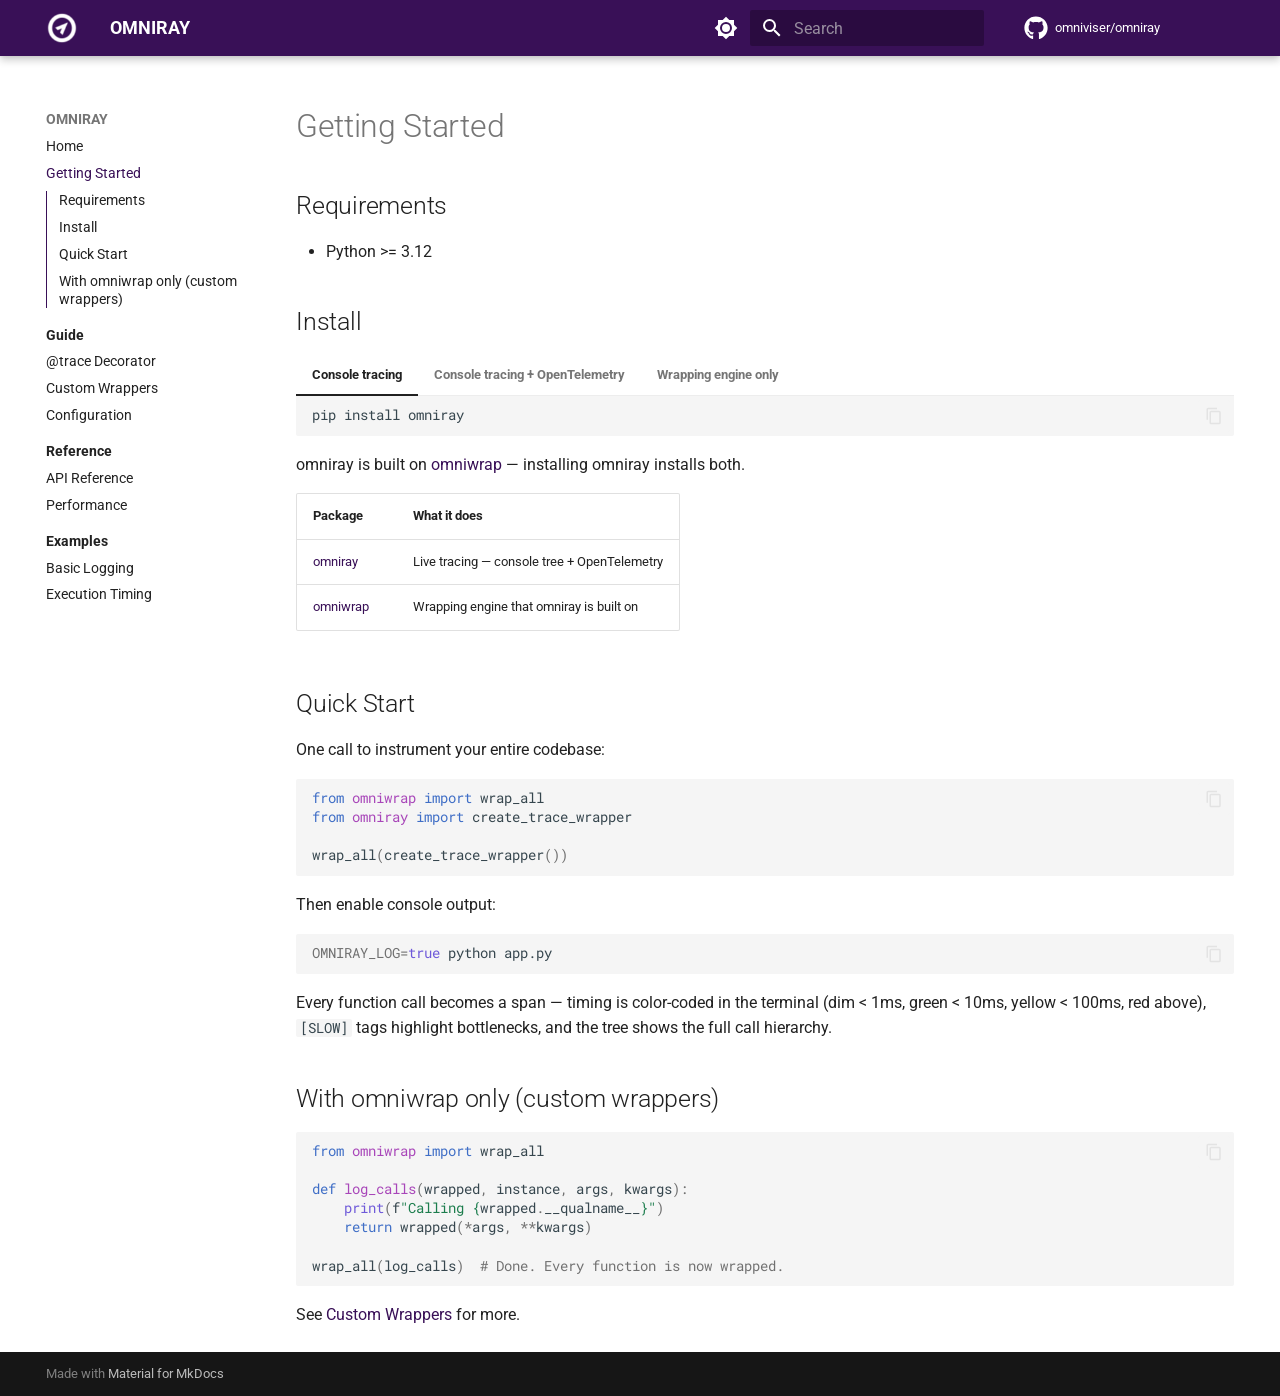
==== commit a7d211c1: "Deployed d3a10f9 with MkDocs version: 1.6.1" ====
--- a/getting-started/index.html
+++ b/getting-started/index.html
@@ -916,7 +916,7 @@
 <div class="language-python highlight"><pre><span></span><code><span id="__span-5-1"><a id="__codelineno-5-1" name="__codelineno-5-1" href="#__codelineno-5-1"></a><span class="kn">from</span><span class="w"> </span><span class="nn">omniwrap</span><span class="w"> </span><span class="kn">import</span> <span class="n">wrap_all</span>
 </span><span id="__span-5-2"><a id="__codelineno-5-2" name="__codelineno-5-2" href="#__codelineno-5-2"></a>
 </span><span id="__span-5-3"><a id="__codelineno-5-3" name="__codelineno-5-3" href="#__codelineno-5-3"></a><span class="k">def</span><span class="w"> </span><span class="nf">log_calls</span><span class="p">(</span><span class="n">wrapped</span><span class="p">,</span> <span class="n">instance</span><span class="p">,</span> <span class="n">args</span><span class="p">,</span> <span class="n">kwargs</span><span class="p">):</span>
-</span><span id="__span-5-4"><a id="__codelineno-5-4" name="__codelineno-5-4" href="#__codelineno-5-4"></a>    <span class="nb">print</span><span class="p">(</span><span class="sa">f</span><span class="s2">&quot;Calling </span><span class="si">{</span><span class="n">wrapped</span><span class="o">.</span><span class="vm">__qualname__</span><span class="si">}</span><span class="s2">&quot;</span><span class="p">)</span>
+</span><span id="__span-5-4"><a id="__codelineno-5-4" name="__codelineno-5-4" href="#__codelineno-5-4"></a>    <span class="nb">print</span><span class="p">(</span><span class="sa">f</span><span class="s2">"Calling </span><span class="si">{</span><span class="n">wrapped</span><span class="o">.</span><span class="vm">__qualname__</span><span class="si">}</span><span class="s2">"</span><span class="p">)</span>
 </span><span id="__span-5-5"><a id="__codelineno-5-5" name="__codelineno-5-5" href="#__codelineno-5-5"></a>    <span class="k">return</span> <span class="n">wrapped</span><span class="p">(</span><span class="o">*</span><span class="n">args</span><span class="p">,</span> <span class="o">**</span><span class="n">kwargs</span><span class="p">)</span>
 </span><span id="__span-5-6"><a id="__codelineno-5-6" name="__codelineno-5-6" href="#__codelineno-5-6"></a>
 </span><span id="__span-5-7"><a id="__codelineno-5-7" name="__codelineno-5-7" href="#__codelineno-5-7"></a><span class="n">wrap_all</span><span class="p">(</span><span class="n">log_calls</span><span class="p">)</span>  <span class="c1"># Done. Every function is now wrapped.</span>
